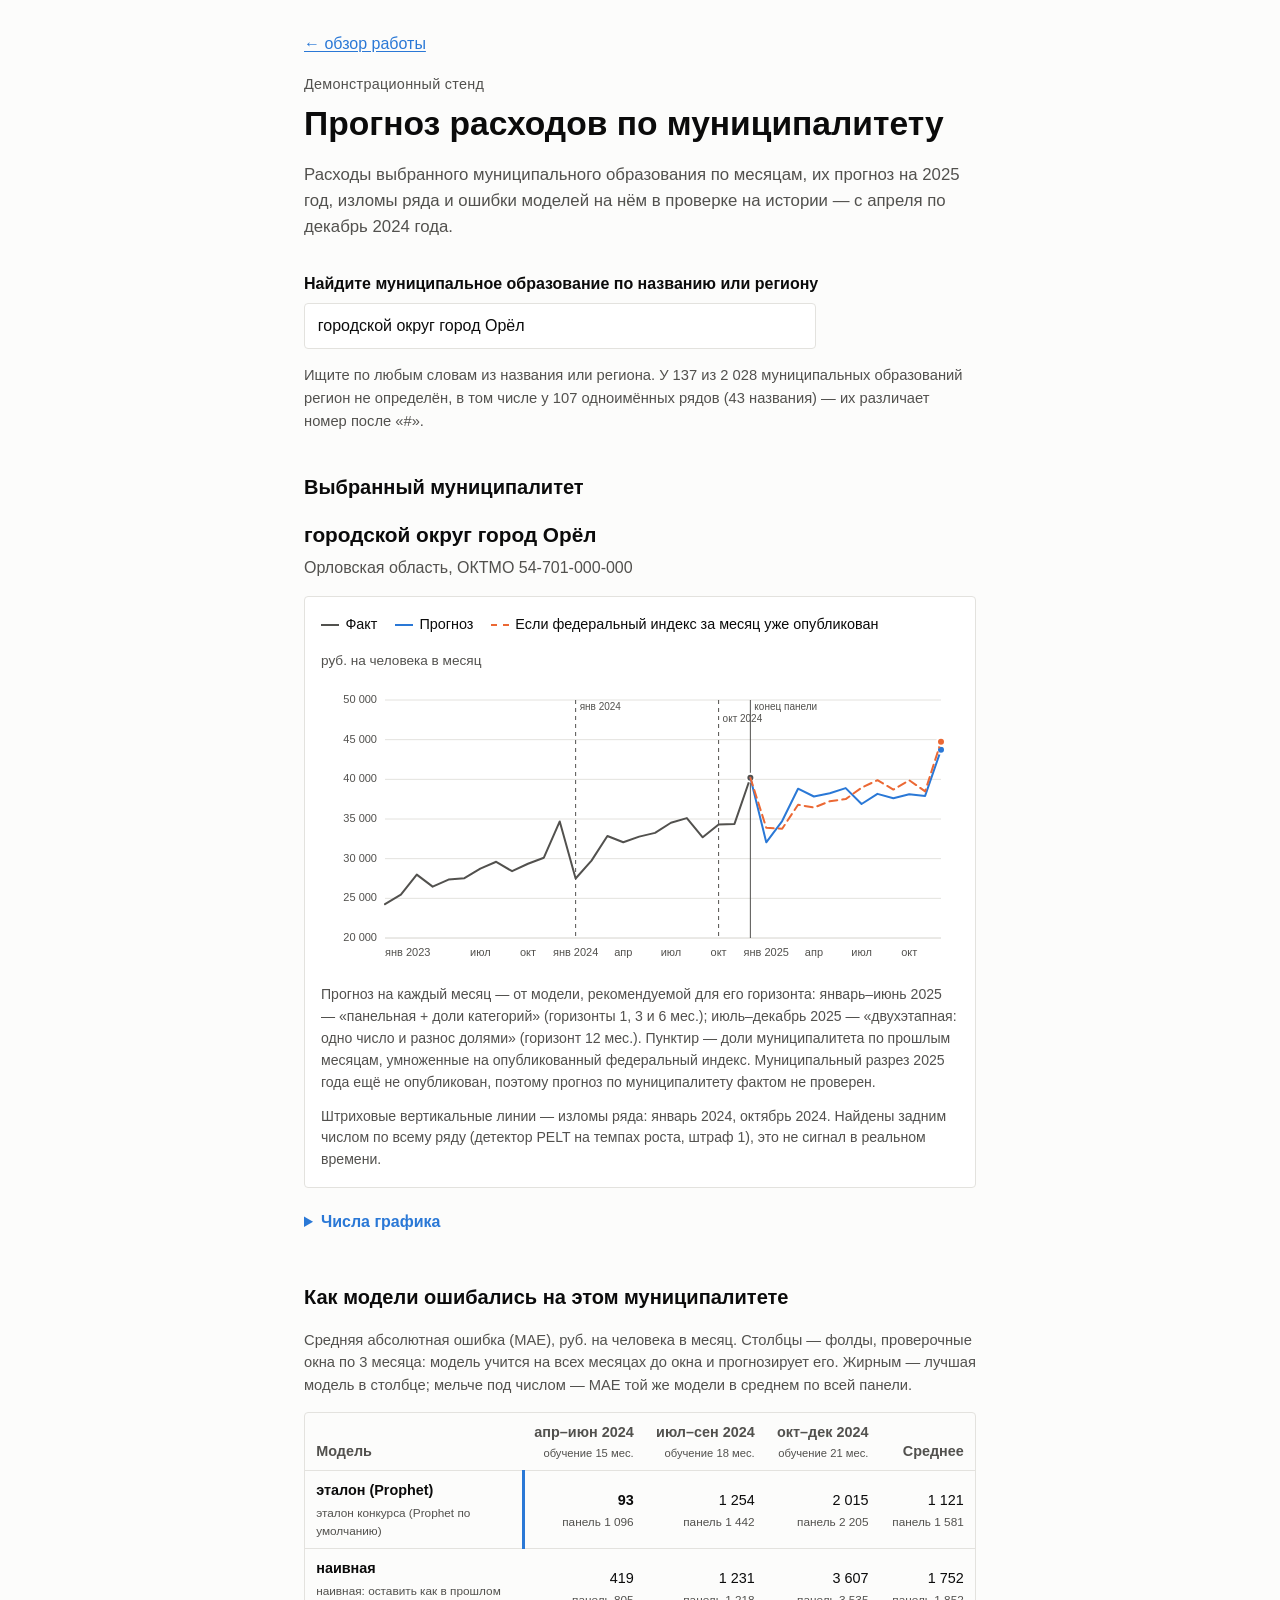
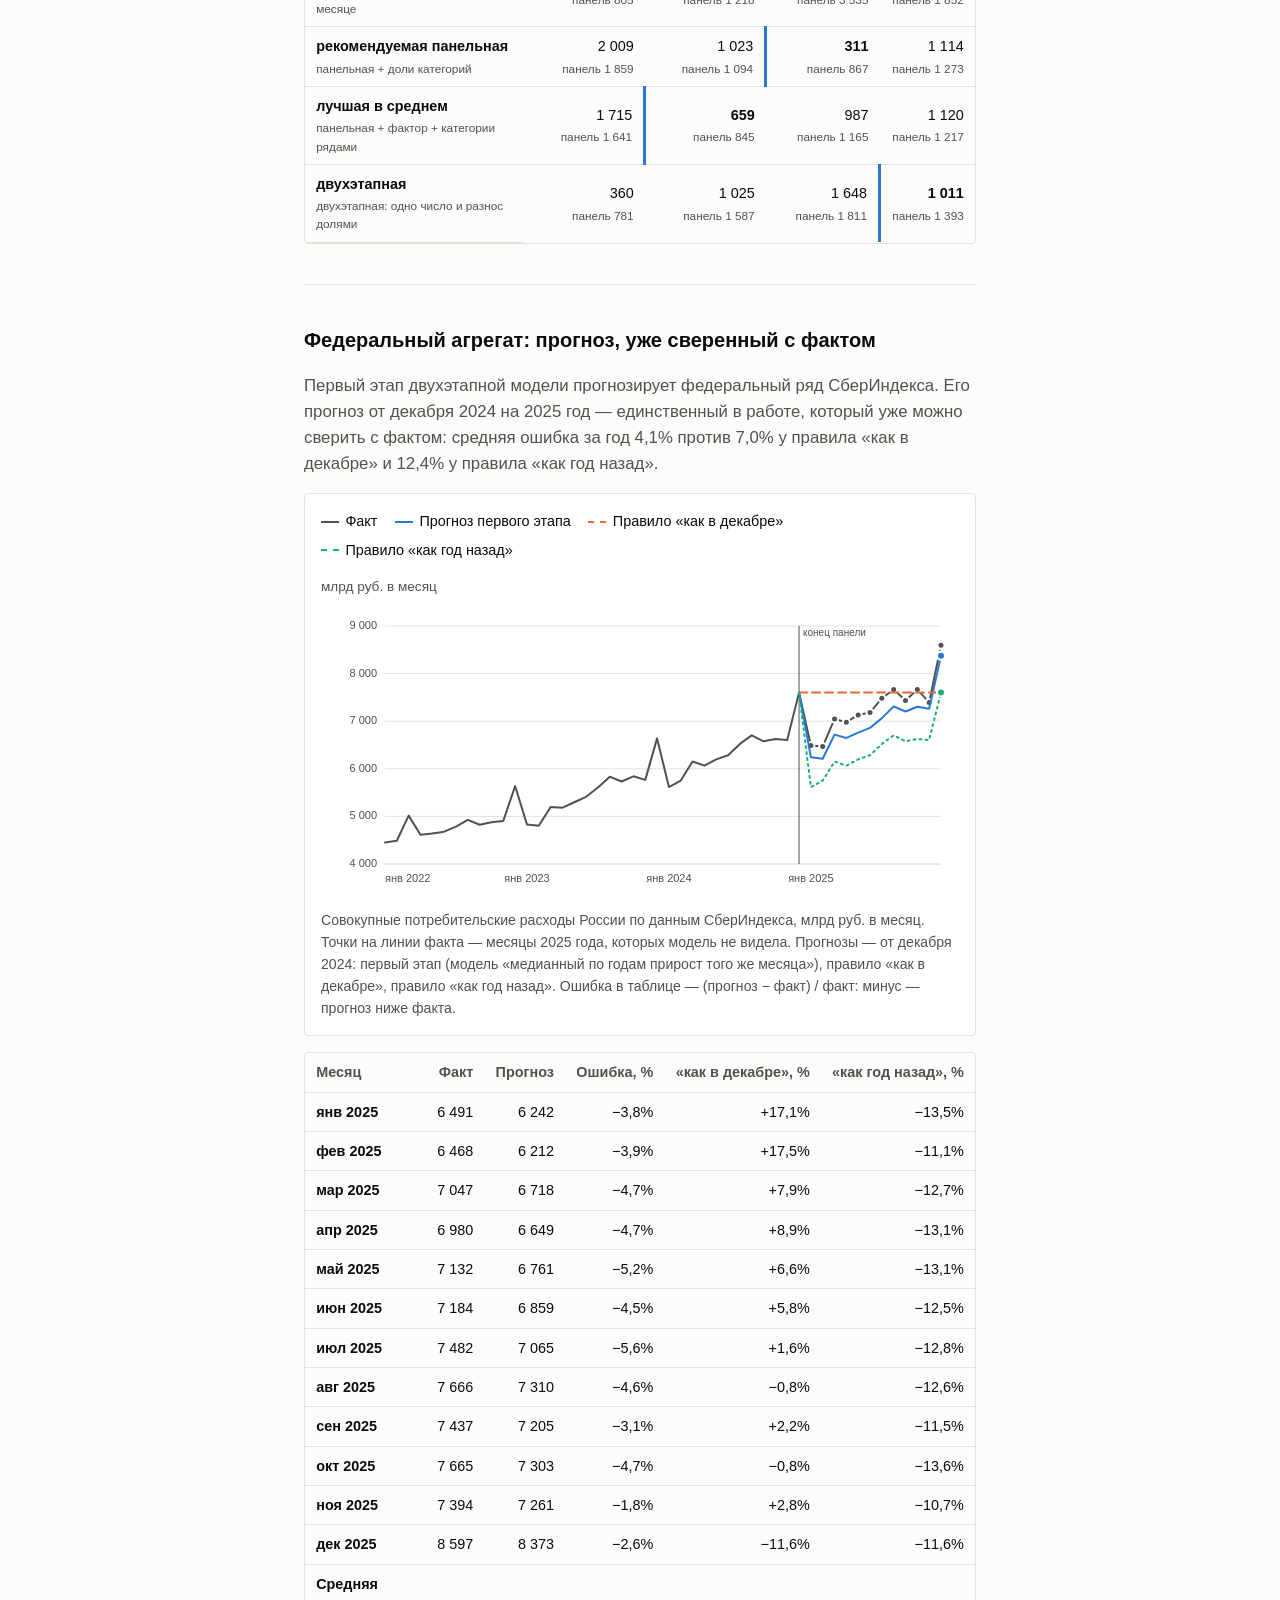
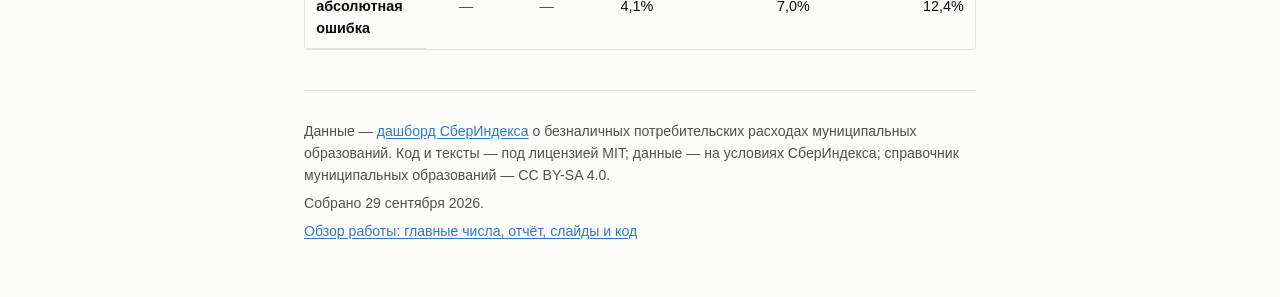
==== demo/index.html @ 1e2fece7 "Тексты страницы входа и стенда Страница входа: главный вывод двумя абзацами, у каждого из пяти чисел" ====
<!doctype html>
<html lang="ru">
<head>
<meta charset="utf-8">
<meta name="viewport" content="width=device-width, initial-scale=1">
<title>Прогноз расходов по муниципалитету — стенд</title>
<meta name="description" content="Потребительские расходы любого муниципального образования из панели СберИндекса по месяцам, их прогноз на следующий год, изломы ряда и ошибки моделей на нём, а также прогноз федерального агрегата, уже сверенный с фактом.">
<link rel="icon" href="data:,">
<link rel="stylesheet" href="../site/site.css">
<link rel="stylesheet" href="demo.css">
</head>
<body>
<main class="page">

<header>
  <p class="back-link"><a href="../">&larr; обзор работы</a></p>
  <p class="eyebrow">Демонстрационный стенд</p>
  <h1>Прогноз расходов по муниципалитету</h1>
  <p class="lead" id="intro-text">Загрузка данных…</p>
</header>

<section class="search-section" aria-label="Поиск муниципального образования">
  <label class="search-label" for="mo-search">Найдите муниципальное образование по названию или региону</label>
  <div class="combobox">
    <input
      id="mo-search" type="text" autocomplete="off"
      role="combobox" aria-expanded="false" aria-controls="mo-listbox" aria-haspopup="listbox"
      aria-autocomplete="list"
      placeholder="например: Казань или Томская область">
    <ul id="mo-listbox" role="listbox" class="listbox" aria-label="Результаты поиска" hidden></ul>
  </div>
  <p class="section-note" id="search-hint"></p>
  <p class="mo-note" id="mo-invalid-note" role="alert" hidden></p>
</section>

<section class="mo-section" aria-labelledby="mo-heading">
  <h2 id="mo-heading">Выбранный муниципалитет</h2>
  <p class="mo-name" id="mo-name">—</p>
  <p class="mo-meta" id="mo-meta"></p>
  <p class="mo-note" id="mo-no-region-note" hidden></p>

  <div class="chart-figure">
    <div class="chart-legend" id="mo-legend"></div>
    <div class="chart-container" id="mo-chart"></div>
    <p class="chart-caption" id="mo-forecast-caption"></p>
    <p class="chart-caption" id="mo-breaks-caption"></p>
  </div>

  <details class="numbers-details">
    <summary>Числа графика</summary>
    <div class="table-scroll">
      <table class="data-table" id="mo-numbers-table"></table>
    </div>
  </details>
</section>

<section class="errors-section" aria-labelledby="errors-heading">
  <h2 id="errors-heading">Как модели ошибались на этом муниципалитете</h2>
  <p class="section-note" id="errors-caption"></p>
  <div class="table-scroll">
    <table class="data-table" id="errors-table"></table>
  </div>
</section>

<hr class="rule">

<section class="aggregate-section" aria-labelledby="aggregate-heading">
  <h2 id="aggregate-heading">Федеральный агрегат: прогноз, уже сверенный с фактом</h2>
  <p class="lead" id="agg-lead">Загрузка данных…</p>

  <div class="chart-figure">
    <div class="chart-legend" id="agg-legend"></div>
    <div class="chart-container" id="agg-chart"></div>
    <p class="chart-caption" id="agg-chart-caption"></p>
  </div>

  <div class="table-scroll">
    <table class="data-table" id="agg-table"></table>
  </div>
</section>

<footer class="footer">
  <p>
    Данные — <a href="https://sberindex.ru/ru/dashboards/potrebitelskie-beznalicnye-rashody-na-urovne-munizipalnyh-obrazovanij">дашборд СберИндекса</a>
    о безналичных потребительских расходах муниципальных образований.
    Код и тексты — под лицензией MIT; данные — на условиях СберИндекса;
    справочник муниципальных образований — CC BY-SA 4.0.
  </p>
  <p id="footer-built"></p>
  <p><a href="../">Обзор работы: главные числа, отчёт, слайды и код</a></p>
</footer>

</main>
<script src="linechart.js" defer></script>
<script src="demo.js" defer></script>
</body>
</html>
---- site/site.css ----
/* Общая тема страницы входа и демонстрационного стенда (стенд подключает этот же файл).
   Без внешних шрифтов и CDN — только системный стек. Сдержанно, как научный отчёт:
   без градиентов, теней-«карточек» на всё, иконок и анимаций.

   Переменные названы по ролям, а не по конкретному цвету: стенд добавит к ним цвета
   графиков (SERIES[1], SERIES[2] из src/charts.py), не трогая эти. Светлая тема —
   цвета отчёта (src/charts.py: INK, INK_SOFT, GRID, SURFACE, акцент SERIES[0]);
   тёмная — те же роли, подобранные под контраст WCAG AA. */

:root {
  --bg: #fcfcfb;
  --surface: #ffffff;
  --surface-card: #ffffff; /* подложка под SVG схемы метода — у него тёмный текст на прозрачном фоне */
  --ink: #0b0b0b;
  --ink-soft: #52514e;
  --rule: #e3e2de;
  --accent: #2a78d6;
  --accent-ink: #ffffff;
  --focus: #2a78d6;
}

@media (prefers-color-scheme: dark) {
  :root {
    --bg: #15140f;
    --surface: #1c1b16;
    --surface-card: #f3f2ee; /* карточка остаётся светлой и в тёмной теме — у схемы тёмный текст */
    --ink: #eeece5;
    --ink-soft: #b3b0a6;
    --rule: #38362e;
    --accent: #6fa8e8;
    --accent-ink: #0b0b0b;
    --focus: #6fa8e8;
  }
}

* {
  box-sizing: border-box;
}

html {
  color-scheme: light dark;
}

body {
  margin: 0;
  background: var(--bg);
  color: var(--ink);
  font-family: -apple-system, BlinkMacSystemFont, "Segoe UI", Roboto, Helvetica, Arial, sans-serif;
  line-height: 1.55;
  -webkit-font-smoothing: antialiased;
}

/* Числа не «прыгают» по ширине цифр — важно там, где рядом стоят несколько подряд. */
.stat-number, .num {
  font-variant-numeric: tabular-nums;
}

.page {
  max-width: 44rem;
  margin: 0 auto;
  padding: 2rem 1rem 3rem;
}

.eyebrow {
  margin: 0 0 0.5rem;
  color: var(--ink-soft);
  font-size: 0.9rem;
  letter-spacing: 0.02em;
}

h1 {
  margin: 0 0 1rem;
  font-size: clamp(1.5rem, 1.1rem + 1.6vw, 2.1rem);
  line-height: 1.25;
}

h2 {
  font-size: 1.25rem;
  margin: 0 0 1rem;
}

.lead {
  color: var(--ink);
  font-size: 1.05rem;
}

.lead:last-of-type {
  color: var(--ink-soft);
}

a {
  color: var(--accent);
  text-underline-offset: 0.15em;
}

a:focus-visible, button:focus-visible {
  outline: 2px solid var(--focus);
  outline-offset: 2px;
}

hr.rule {
  border: none;
  border-top: 1px solid var(--rule);
  margin: 2.5rem 0;
}

/* Пять ключевых чисел: крупное число и подпись в строку; на узком экране подпись
   переносится под число (flex-wrap, а не отдельная брейкпоинтная раскладка). */
.stats {
  display: flex;
  flex-direction: column;
  gap: 1.25rem;
  margin: 2rem 0;
  padding: 0;
  list-style: none;
}

.stat {
  display: flex;
  flex-wrap: wrap;
  align-items: baseline;
  column-gap: 0.75rem;
  row-gap: 0.25rem;
  padding-bottom: 1.25rem;
  border-bottom: 1px solid var(--rule);
}

.stat:last-child {
  border-bottom: none;
}

.stat-number {
  flex: 0 0 auto;
  max-width: 100%;
  font-size: 1.9rem;
  font-weight: 600;
  color: var(--ink);
}

.stat-caption {
  flex: 1 1 16rem;
  margin: 0;
  color: var(--ink);
}

.stat-note {
  flex-basis: 100%;
  margin: 0.25rem 0 0;
  color: var(--ink-soft);
  font-size: 0.92rem;
}

.method {
  margin: 2.5rem 0;
}

.method-figure {
  background: var(--surface-card);
  border: 1px solid var(--rule);
  border-radius: 4px;
  padding: 1rem;
}

.method-figure img {
  display: block;
  width: 100%;
  height: auto;
}

/* Кнопки-ссылки: только относительные пути (кроме репозитория). Область нажатия —
   не ниже 44px даже там, где текст короче. */
.actions {
  display: flex;
  flex-wrap: wrap;
  gap: 0.75rem;
  margin: 2rem 0;
}

.action {
  display: inline-flex;
  align-items: center;
  min-height: 44px;
  padding: 0.6rem 1.1rem;
  border: 1px solid var(--rule);
  border-radius: 4px;
  color: var(--ink);
  text-decoration: none;
  font-size: 0.95rem;
}

.action:hover {
  border-color: var(--accent);
}

.action-primary {
  background: var(--accent);
  border-color: var(--accent);
  color: var(--accent-ink);
  font-weight: 600;
}

.footer {
  margin-top: 2.5rem;
  padding-top: 1.5rem;
  border-top: 1px solid var(--rule);
  color: var(--ink-soft);
  font-size: 0.88rem;
}

.footer p {
  margin: 0.4rem 0;
}

/* Заглушка демонстрационного стенда (demo/index.html) — тот же файл темы. */
.stub {
  max-width: 32rem;
  margin: 4rem auto;
  padding: 0 1rem;
  text-align: left;
}
---- demo/demo.css ----
/* Стили демонстрационного стенда поверх общей темы ../site/site.css. Страницу входа
   не трогаем — здесь только то, что нужно стенду: цвета графиков, поиск-комбобокс,
   график и подсказка, таблицы. Как и в общей теме — без градиентов и теней-«карточек»,
   только рамка-волосок и заливка var(--surface). */

:root {
  /* Цвета рядов графика — как в отчёте (src/charts.py): факт — INK_SOFT, прогноз —
     SERIES[0], разнос известного агрегата и первое из простых правил — SERIES[1],
     третий ряд (только агрегат) — SERIES[2]. Тёмная тема ниже — те же роли, подобранные
     под контраст и различимость на тёмном фоне (см. dataviz-навык), а не автоинверсия. */
  --chart-fact: #52514e;
  --chart-forecast: #2a78d6;
  --chart-known: #eb6834;
  --chart-third: #1baf7a;
}

@media (prefers-color-scheme: dark) {
  :root {
    --chart-fact: #83806f;
    --chart-forecast: #4488d2;
    --chart-known: #c96f3d;
    --chart-third: #1f9d6f;
  }
}

/* -- шапка стенда -------------------------------------------------------- */

.back-link {
  margin: 0 0 1rem;
}

section + section {
  margin-top: 2.5rem;
}

h2 {
  margin-top: 0;
}

.section-note {
  color: var(--ink-soft);
  font-size: 0.92rem;
}

/* -- поиск: комбобокс + listbox ------------------------------------------ */

.search-section {
  margin: 2rem 0;
}

.search-label {
  display: block;
  margin-bottom: 0.4rem;
  font-weight: 600;
}

.combobox {
  position: relative;
  max-width: 32rem;
}

#mo-search {
  width: 100%;
  min-height: 44px;
  padding: 0.6rem 0.8rem;
  font: inherit;
  color: var(--ink);
  background: var(--surface);
  border: 1px solid var(--rule);
  border-radius: 4px;
}

#mo-search:focus-visible {
  outline: 2px solid var(--focus);
  outline-offset: 2px;
}

.listbox {
  position: absolute;
  z-index: 20;
  left: 0;
  right: 0;
  margin: 4px 0 0;
  padding: 0.25rem 0;
  max-height: 60vh;
  overflow-y: auto;
  list-style: none;
  background: var(--surface);
  border: 1px solid var(--rule);
  border-radius: 4px;
}

.listbox[hidden] {
  display: none;
}

.listbox-option {
  min-height: 44px;
  padding: 0.5rem 0.8rem;
  display: flex;
  flex-direction: column;
  justify-content: center;
  cursor: pointer;
}

.listbox-option[aria-selected="true"] {
  background: var(--bg);
}

.option-region {
  color: var(--ink-soft);
  font-size: 0.85em;
}

.listbox-status {
  padding: 0.5rem 0.8rem;
  color: var(--ink-soft);
  font-size: 0.9em;
}

/* -- выбранный МО --------------------------------------------------------- */

.mo-name {
  font-size: 1.3rem;
  font-weight: 600;
  margin: 0 0 0.25rem;
}

.mo-meta {
  color: var(--ink-soft);
  margin: 0 0 1rem;
}

.mo-note {
  padding: 0.75rem 1rem;
  margin: 0 0 1.5rem;
  background: var(--surface);
  border: 1px solid var(--rule);
  border-left: 3px solid var(--ink-soft);
  border-radius: 4px;
  color: var(--ink-soft);
  font-size: 0.92rem;
}

.mo-note[hidden] {
  display: none;
}

/* -- фигура графика: рамка-волосок, без тени ------------------------------ */

.chart-figure {
  background: var(--surface);
  border: 1px solid var(--rule);
  border-radius: 4px;
  padding: 1rem;
  margin: 1rem 0;
}

.chart-legend-list {
  display: flex;
  flex-wrap: wrap;
  gap: 0.4rem 1.1rem;
  margin: 0 0 0.75rem;
  padding: 0;
  list-style: none;
  font-size: 0.9rem;
}

.chart-legend-item {
  display: flex;
  align-items: center;
  gap: 0.4rem;
}

.chart-legend-key {
  --legend-color: var(--ink-soft);
  width: 18px;
  height: 0;
  border-top: 2px solid var(--legend-color);
  flex: 0 0 auto;
}

.chart-legend-key-dashed {
  border-top-style: dashed;
}

.chart-legend-unit {
  color: var(--ink-soft);
  font-size: 0.85rem;
}

.chart-container {
  position: relative;
  width: 100%;
  min-height: 240px;
}

@media (min-width: 560px) {
  .chart-container {
    min-height: 300px;
  }
}

.chart-container svg {
  display: block;
}

.chart-caption {
  color: var(--ink-soft);
  font-size: 0.88rem;
  margin: 0.75rem 0 0;
}

/* SVG — цвета через CSS, чтобы тема менялась без перерисовки. */

.chart-gridline {
  stroke: var(--rule);
  stroke-width: 1;
}

.chart-axis-line {
  stroke: var(--rule);
  stroke-width: 1;
}

.chart-axis-label {
  fill: var(--ink-soft);
  font-size: 11px;
  font-variant-numeric: tabular-nums;
}

.chart-marker-end {
  stroke: var(--ink-soft);
  stroke-width: 1;
}

.chart-marker-break {
  stroke: var(--ink-soft);
  stroke-width: 1;
  stroke-dasharray: 4 4;
}

.chart-marker-label {
  fill: var(--ink-soft);
  font-size: 10px;
}

.chart-line {
  stroke-width: 2;
  stroke-linejoin: round;
  stroke-linecap: round;
}

.chart-dot, .chart-end-dot {
  stroke: var(--surface);
  stroke-width: 2;
}

.chart-cursor {
  stroke: var(--ink-soft);
  stroke-width: 1;
}

.chart-hit-area {
  cursor: crosshair;
}

.chart-tooltip {
  position: absolute;
  z-index: 5;
  pointer-events: none;
  background: var(--surface);
  border: 1px solid var(--rule);
  border-radius: 4px;
  padding: 0.5rem 0.65rem;
  font-size: 0.85rem;
  min-width: 10rem;
}

.chart-tooltip[hidden] {
  display: none;
}

.chart-tooltip-month {
  font-weight: 600;
  margin-bottom: 0.3rem;
}

.chart-tooltip-row {
  display: flex;
  align-items: center;
  gap: 0.4rem;
  white-space: nowrap;
}

.chart-tooltip-key {
  --legend-color: var(--ink-soft);
  width: 14px;
  height: 0;
  border-top: 2px solid var(--legend-color);
  flex: 0 0 auto;
}

.chart-tooltip-key-dashed {
  border-top-style: dashed;
}

.chart-tooltip-label {
  color: var(--ink-soft);
  flex: 1 1 auto;
}

.chart-tooltip-value {
  font-weight: 700;
  font-variant-numeric: tabular-nums;
}

details.numbers-details {
  margin: 1rem 0 2rem;
}

details.numbers-details summary {
  cursor: pointer;
  color: var(--accent);
  font-weight: 600;
  padding: 0.4rem 0;
}

/* -- таблицы: на телефоне прокручиваются в своём контейнере, не страница --- */

.table-scroll {
  overflow-x: auto;
  -webkit-overflow-scrolling: touch;
  border: 1px solid var(--rule);
  border-radius: 4px;
  margin: 0.75rem 0;
}

table.data-table {
  border-collapse: collapse;
  width: 100%;
  min-width: 30rem;
  font-size: 0.9rem;
}

table.data-table th, table.data-table td {
  padding: 0.5rem 0.7rem;
  text-align: right;
  border-bottom: 1px solid var(--rule);
  font-variant-numeric: tabular-nums;
  white-space: nowrap;
}

table.data-table th:first-child, table.data-table td:first-child {
  text-align: left;
  white-space: normal;
}

table.data-table thead th {
  color: var(--ink-soft);
  font-weight: 600;
  vertical-align: bottom;
}

table.data-table tbody tr:last-child td {
  border-bottom: none;
}

.cell-best {
  font-weight: 700;
  color: var(--ink);
  border-left: 3px solid var(--accent);
  padding-left: calc(0.7rem - 3px);
}

.cell-sub {
  display: block;
  margin-top: 2px;
  font-size: 0.82em;
  font-weight: 400;
  color: var(--ink-soft);
}

.cell-dash {
  color: var(--ink-soft);
}

/* Заголовок модели в таблице ошибок: короткая роль жирным, полное название модели —
   строкой ниже, приглушённой (переиспользует .cell-sub) — скрыта на узком экране,
   там на счету каждый миллиметр строки. */
.role-primary {
  display: block;
  font-weight: 600;
}

/* Заголовок фолда: месяцы теста и длина обучения — двумя строками, а не одной
   длинной («апрель–июнь 2024 (обучение 15 мес.)» не помещается ни в одну колонку
   таблицы на телефоне). */
.fold-head-months {
  display: block;
}

.fold-head-train {
  display: block;
  margin-top: 2px;
  font-size: 0.78em;
  font-weight: 400;
  color: var(--ink-soft);
}

/* -- таблица ошибок на телефоне: карточка на модель, значения — сеткой 2×2 ---
   Пять узких колонок (модель + 3 фолда + среднее) не помещаются без прокрутки
   даже с компактными заголовками — вместо неё каждая строка таблицы становится
   отдельным блоком, а тело <thead> — подписью каждой ячейки (data-label). */
@media (max-width: 479px) {
  /* Тоньше поля у всех таблиц — освобождает пиксели там, где считает каждый:
     первые четыре колонки агрегата (месяц/факт/прогноз/ошибка %) должны влезать
     без прокрутки, а с полем 0.7rem с каждой стороны им не хватало ~1-2px. */
  table.data-table th, table.data-table td {
    padding-left: 0.4rem;
    padding-right: 0.4rem;
  }

  .role-desc {
    display: none;
  }

  #errors-table {
    min-width: 0;
  }

  #errors-table, #errors-table thead, #errors-table tbody,
  #errors-table tr, #errors-table th, #errors-table td {
    display: block;
    width: auto;
  }

  #errors-table thead {
    display: none;
  }

  #errors-table tbody tr {
    display: grid;
    grid-template-columns: 1fr 1fr;
    gap: 0 0.6rem;
    border: 1px solid var(--rule);
    border-radius: 4px;
    padding: 0.6rem 0.7rem;
    margin: 0.6rem 0;
  }

  #errors-table tbody tr:first-child {
    margin-top: 0;
  }

  #errors-table tbody th[scope="row"] {
    grid-column: 1 / -1;
    text-align: left;
    white-space: normal;
    border-bottom: 1px solid var(--rule);
    padding: 0 0 0.5rem;
    margin-bottom: 0.4rem;
  }

  #errors-table tbody td {
    border-bottom: none;
    padding: 0.3rem 0;
  }

  #errors-table .cell-best {
    border-left: none;
    padding-left: 0;
  }

  #errors-table tbody td::before {
    content: attr(data-label);
    display: block;
    font-size: 0.72em;
    color: var(--ink-soft);
    margin-bottom: 0.1rem;
  }
}
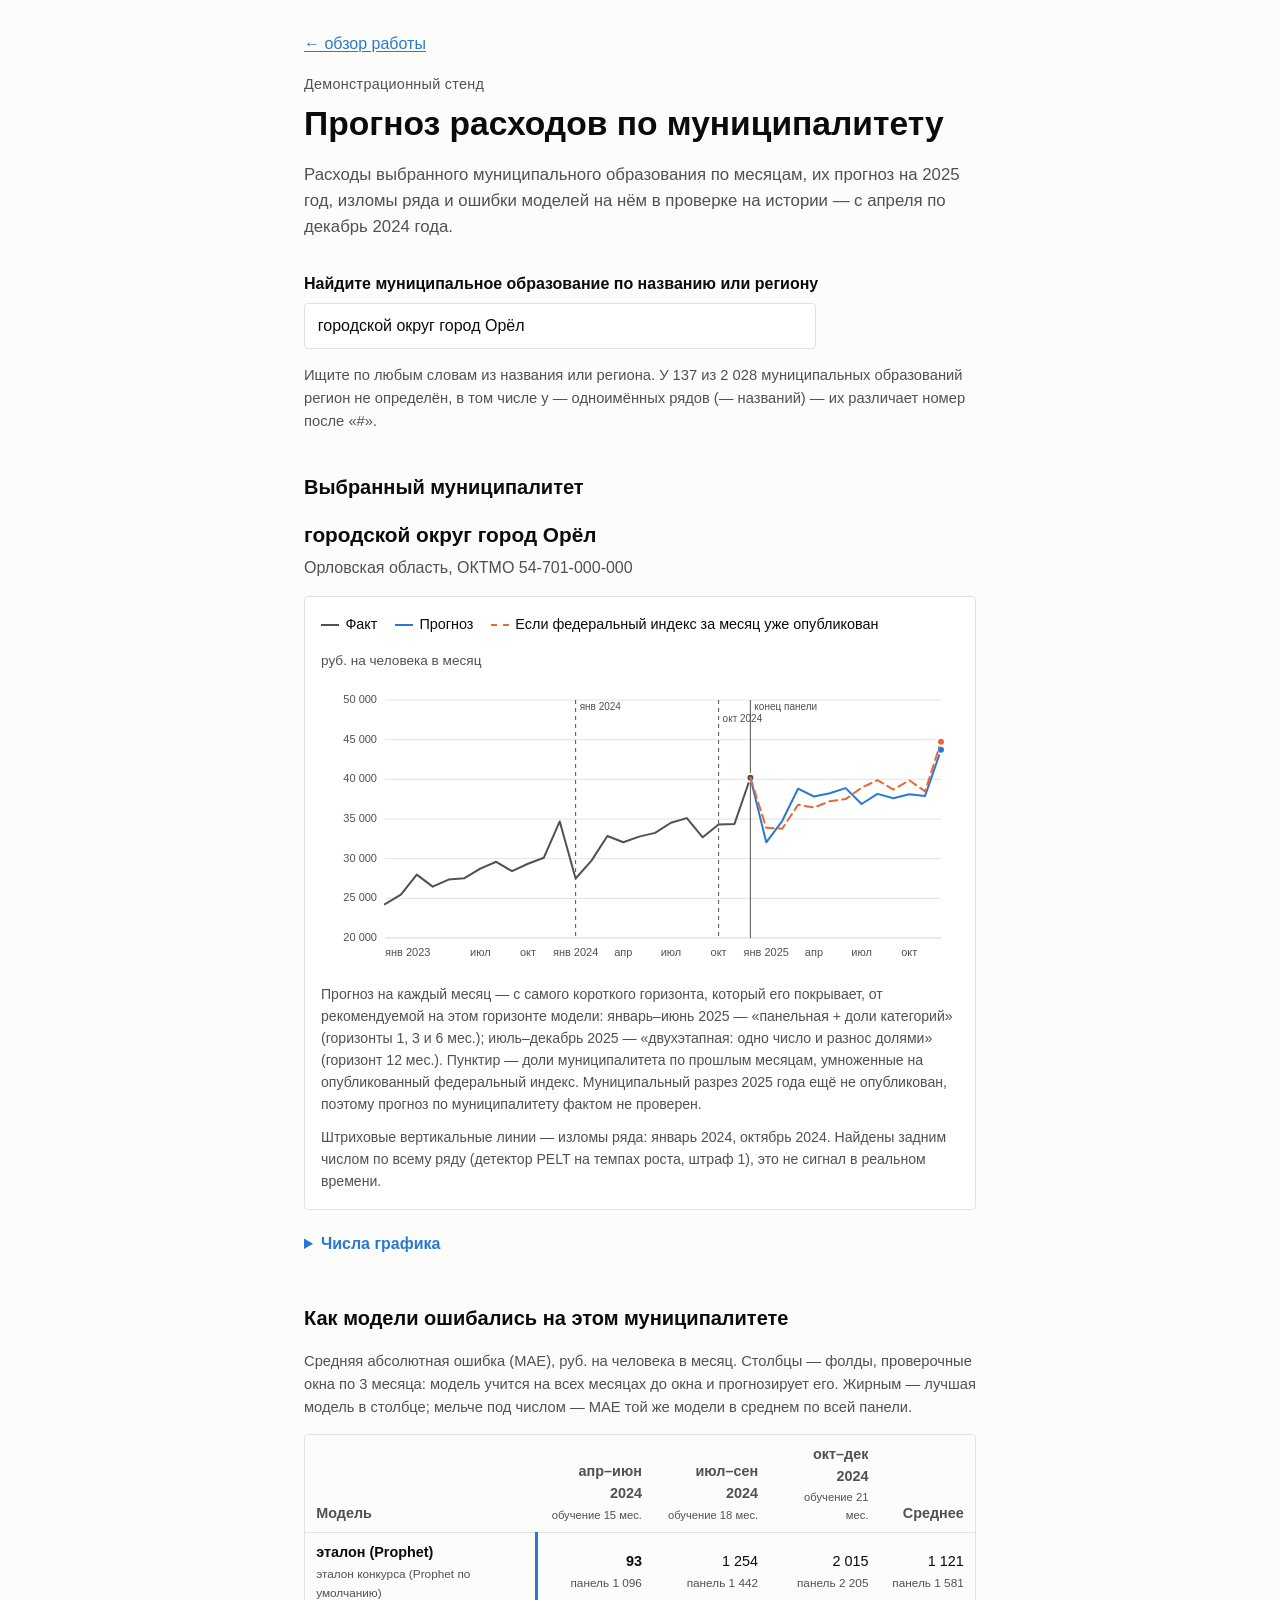
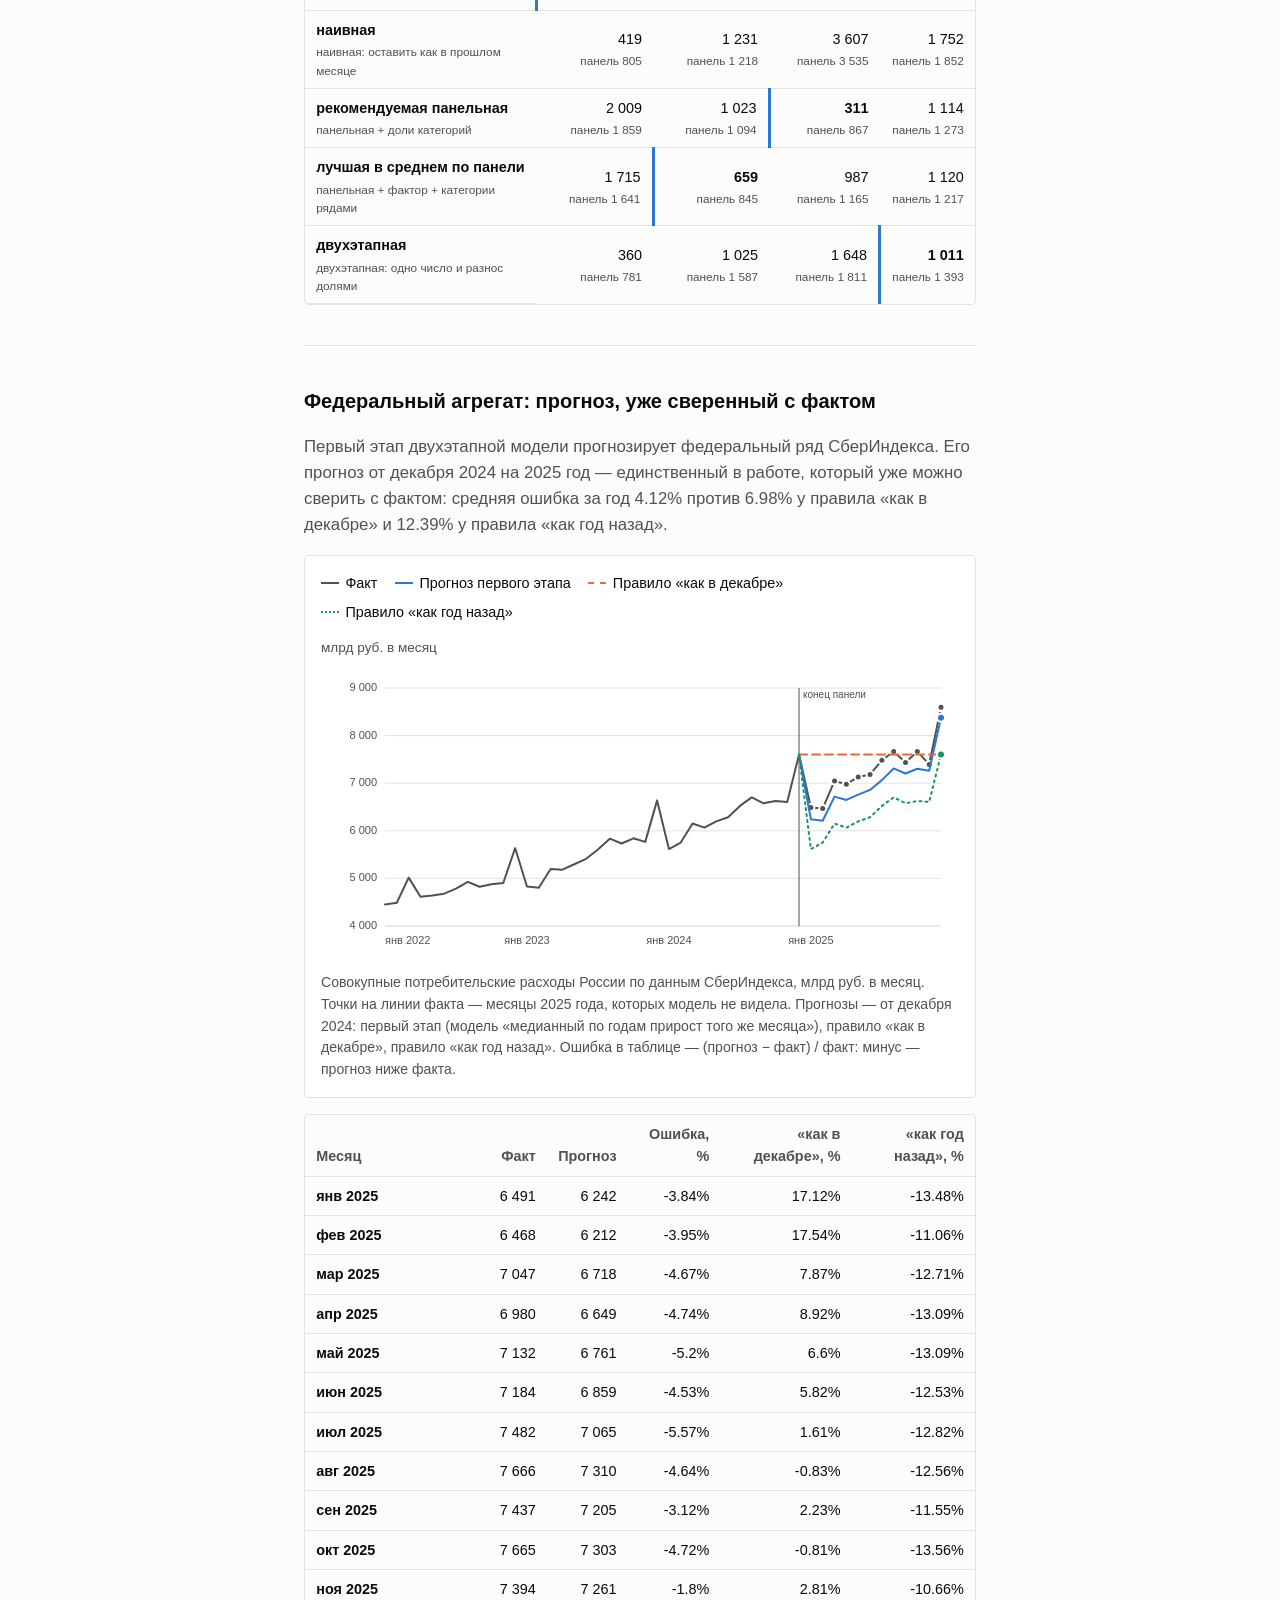
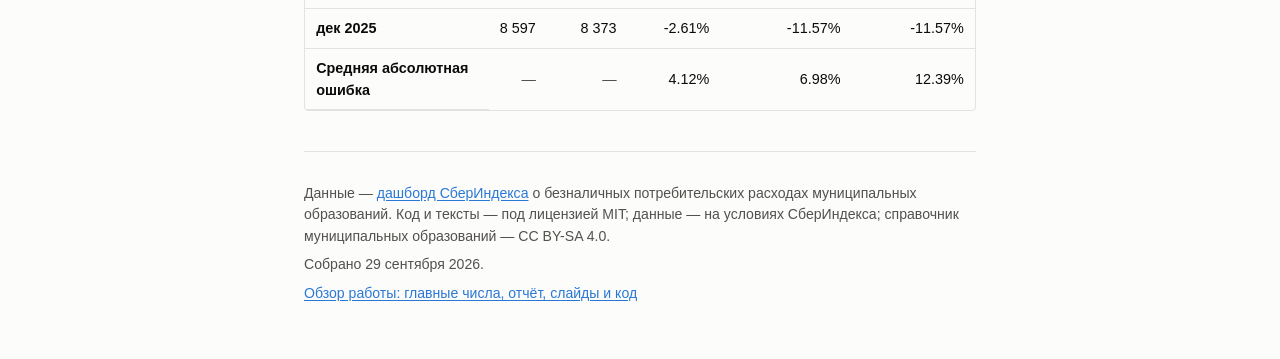
==== commit d4efcb36: "Стенд: гонка при смене МО, ранжирование и доступность поиска, точка стыка графика Гонка при смене МО" ====
--- a/demo/index.html
+++ b/demo/index.html
@@ -4,7 +4,7 @@
 <meta charset="utf-8">
 <meta name="viewport" content="width=device-width, initial-scale=1">
 <title>Прогноз расходов по муниципалитету — стенд</title>
-<meta name="description" content="Потребительские расходы любого муниципального образования из панели СберИндекса по месяцам, их прогноз на следующий год, изломы ряда и ошибки моделей на нём, а также прогноз федерального агрегата, уже сверенный с фактом.">
+<meta name="description" content="Потребительские расходы муниципального образования из панели СберИндекса по месяцам, их прогноз на год вперёд от конца панели, изломы ряда и ошибки моделей на нём, а также прогноз федерального агрегата, уже сверенный с фактом.">
 <link rel="icon" href="data:,">
 <link rel="stylesheet" href="../site/site.css">
 <link rel="stylesheet" href="demo.css">
@@ -29,6 +29,7 @@
       placeholder="например: Казань или Томская область">
     <ul id="mo-listbox" role="listbox" class="listbox" aria-label="Результаты поиска" hidden></ul>
   </div>
+  <p id="mo-search-status" class="visually-hidden" aria-live="polite" aria-atomic="true"></p>
   <p class="section-note" id="search-hint"></p>
   <p class="mo-note" id="mo-invalid-note" role="alert" hidden></p>
 </section>
@@ -58,7 +59,7 @@
   <h2 id="errors-heading">Как модели ошибались на этом муниципалитете</h2>
   <p class="section-note" id="errors-caption"></p>
   <div class="table-scroll">
-    <table class="data-table" id="errors-table"></table>
+    <table class="data-table" id="errors-table" role="table"></table>
   </div>
 </section>
 
--- a/site/site.css
+++ b/site/site.css
@@ -109,7 +109,7 @@
 .stats {
   display: flex;
   flex-direction: column;
-  gap: 1.25rem;
+  gap: 0.625rem;
   margin: 2rem 0;
   padding: 0;
   list-style: none;
@@ -121,7 +121,7 @@
   align-items: baseline;
   column-gap: 0.75rem;
   row-gap: 0.25rem;
-  padding-bottom: 1.25rem;
+  padding-bottom: 0.625rem;
   border-bottom: 1px solid var(--rule);
 }
 
--- a/demo/demo.css
+++ b/demo/demo.css
@@ -11,7 +11,9 @@
   --chart-fact: #52514e;
   --chart-forecast: #2a78d6;
   --chart-known: #eb6834;
-  --chart-third: #1baf7a;
+  /* #1baf7a давал 2,82:1 к белому — ниже 3:1, порога WCAG для графики; тот же тон
+     темнее, 3,8:1 (Minor 13 итогового ревью). */
+  --chart-third: #179468;
 }
 
 @media (prefers-color-scheme: dark) {
@@ -103,8 +105,17 @@
   cursor: pointer;
 }
 
+/* Фон активного пункта и наведения — заметный тонированный, не почти-неотличимый
+   var(--bg) (был 1,03:1 к поверхности списка); у активного вдобавок обводка цветом
+   фокуса, чтобы клавиатурный выбор было видно без наведения мышью (Important 4
+   итогового ревью). */
+.listbox-option[aria-selected="true"], .listbox-option:hover {
+  background: color-mix(in srgb, var(--accent) 14%, var(--surface));
+}
+
 .listbox-option[aria-selected="true"] {
-  background: var(--bg);
+  outline: 2px solid var(--focus);
+  outline-offset: -2px;
 }
 
 .option-region {
@@ -116,6 +127,22 @@
   padding: 0.5rem 0.8rem;
   color: var(--ink-soft);
   font-size: 0.9em;
+}
+
+/* Число совпадений поиска — скринридеру через aria-live, глазу не нужно: список
+   результатов и так на экране (Minor 14 итогового ревью). Стандартный приём «спрятать
+   визуально, оставить для программ чтения с экрана» — не display:none, его screen reader
+   тоже пропускает. */
+.visually-hidden {
+  position: absolute;
+  width: 1px;
+  height: 1px;
+  padding: 0;
+  margin: -1px;
+  overflow: hidden;
+  clip: rect(0, 0, 0, 0);
+  white-space: nowrap;
+  border: 0;
 }
 
 /* -- выбранный МО --------------------------------------------------------- */
@@ -182,6 +209,10 @@
 
 .chart-legend-key-dashed {
   border-top-style: dashed;
+}
+
+.chart-legend-key-dotted {
+  border-top-style: dotted;
 }
 
 .chart-legend-unit {
@@ -275,6 +306,10 @@
   padding: 0.5rem 0.65rem;
   font-size: 0.85rem;
   min-width: 10rem;
+  /* Ряд «известного» пунктира на графике МО подписан длинной фразой («Если
+     федеральный индекс за месяц уже опубликован») — без потолка подсказка
+     на узком графике вставала шире контейнера и уезжала за край страницы. */
+  max-width: calc(100% - 8px);
 }
 
 .chart-tooltip[hidden] {
@@ -305,9 +340,17 @@
   border-top-style: dashed;
 }
 
+.chart-tooltip-key-dotted {
+  border-top-style: dotted;
+}
+
 .chart-tooltip-label {
   color: var(--ink-soft);
   flex: 1 1 auto;
+  /* Единственная часть строки подсказки, которой можно переноситься: число
+     (tabular-nums) и цветной ключ — в одну строку, а длинная подпись серии
+     переносится сама, а не раздвигает всю подсказку (см. max-width выше). */
+  white-space: normal;
 }
 
 .chart-tooltip-value {
@@ -348,6 +391,14 @@
   text-align: right;
   border-bottom: 1px solid var(--rule);
   font-variant-numeric: tabular-nums;
+}
+
+/* Только данные держим в одну строку (числа не переносятся) — заголовку, в
+   отличие от числа под ним, ничего не мешает занять две строки, если длинная
+   подпись правила («как в декабре», %) не помещается в ширину колонки: без
+   этого таблица агрегата на 1280 px не влезала в свой контейнер на ~16px
+   и последняя колонка обрезалась бортом .table-scroll. */
+table.data-table td {
   white-space: nowrap;
 }
 
@@ -475,6 +526,11 @@
   #errors-table tbody td::before {
     content: attr(data-label);
     display: block;
+    /* table.data-table td задаёт white-space: nowrap для широкого экрана (см. выше) —
+       ::before наследует его от td. Карточка на телефоне узкая, а подпись фолда теперь
+       длиннее («апр–июн 2024 · обучение 15 мес.», Minor 14 итогового ревью): без сброса
+       она вылезала за правый край карточки одной строкой, а не переносилась. */
+    white-space: normal;
     font-size: 0.72em;
     color: var(--ink-soft);
     margin-bottom: 0.1rem;
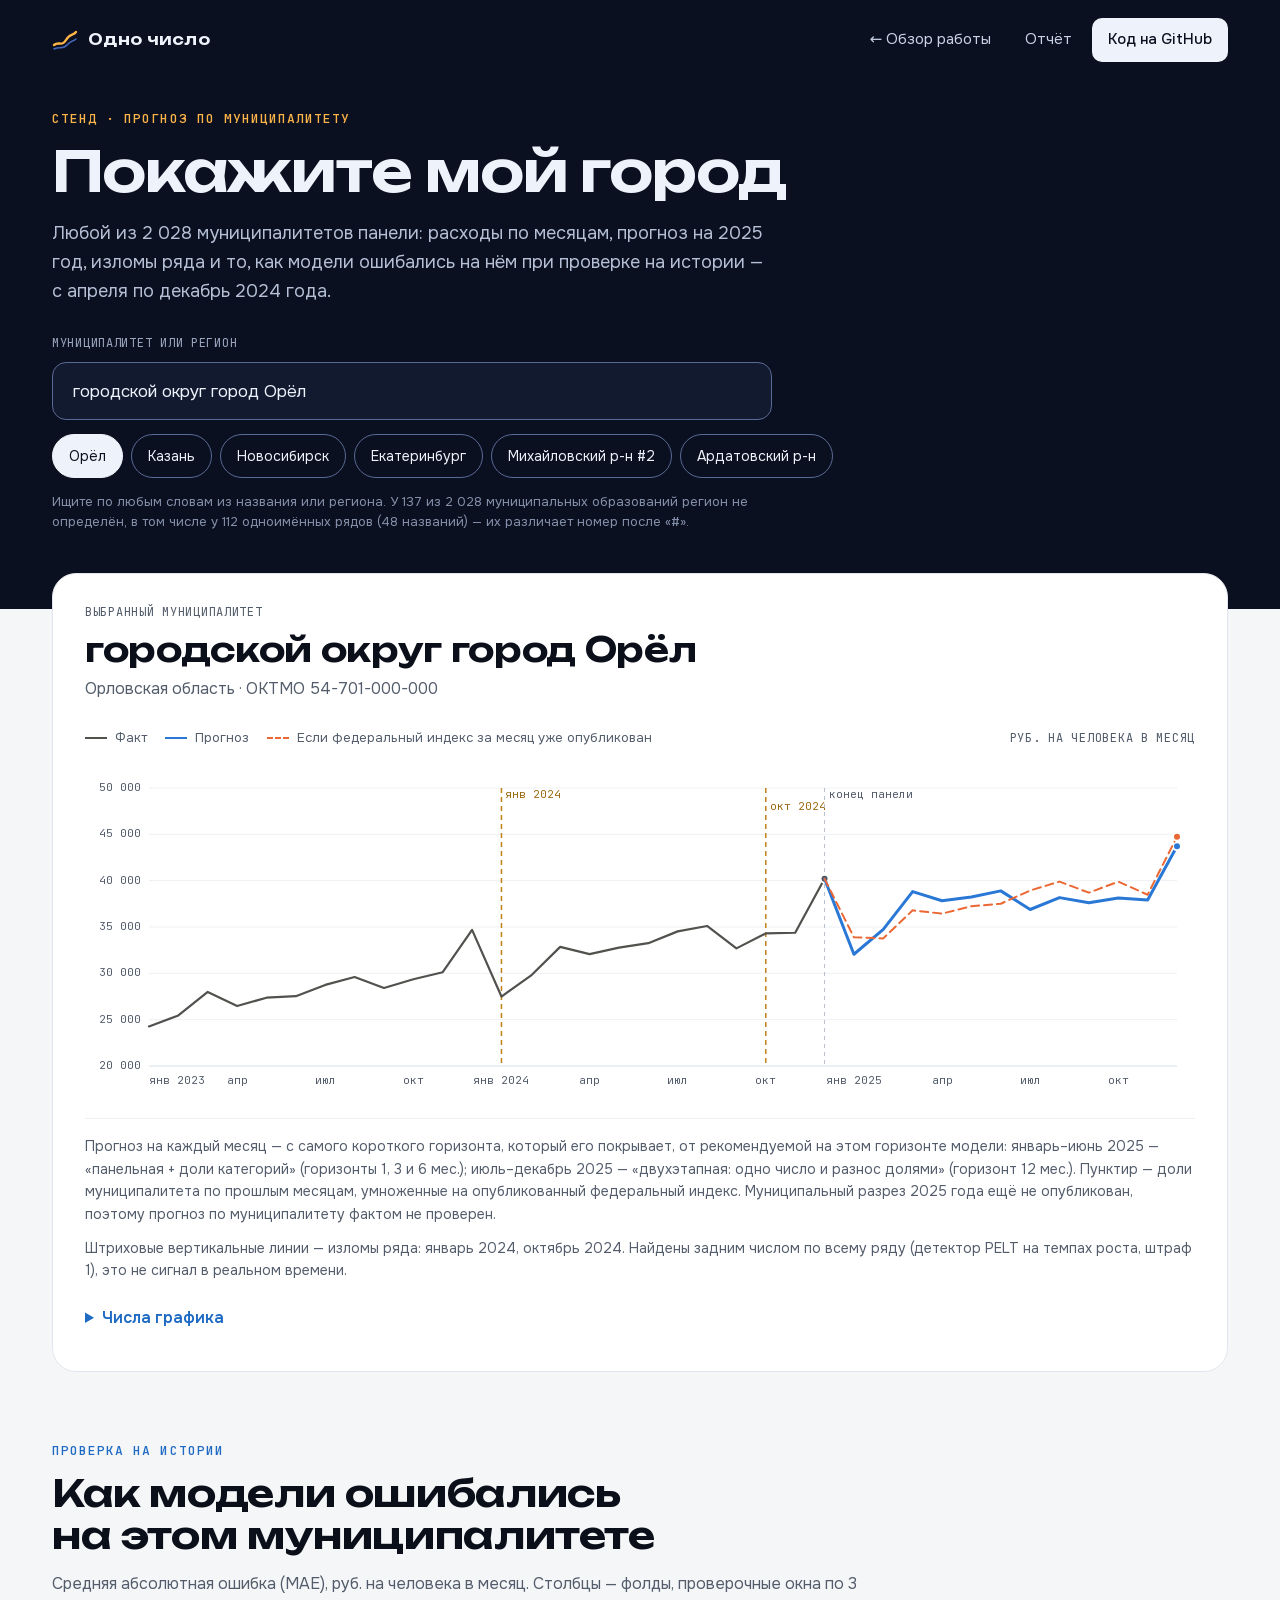
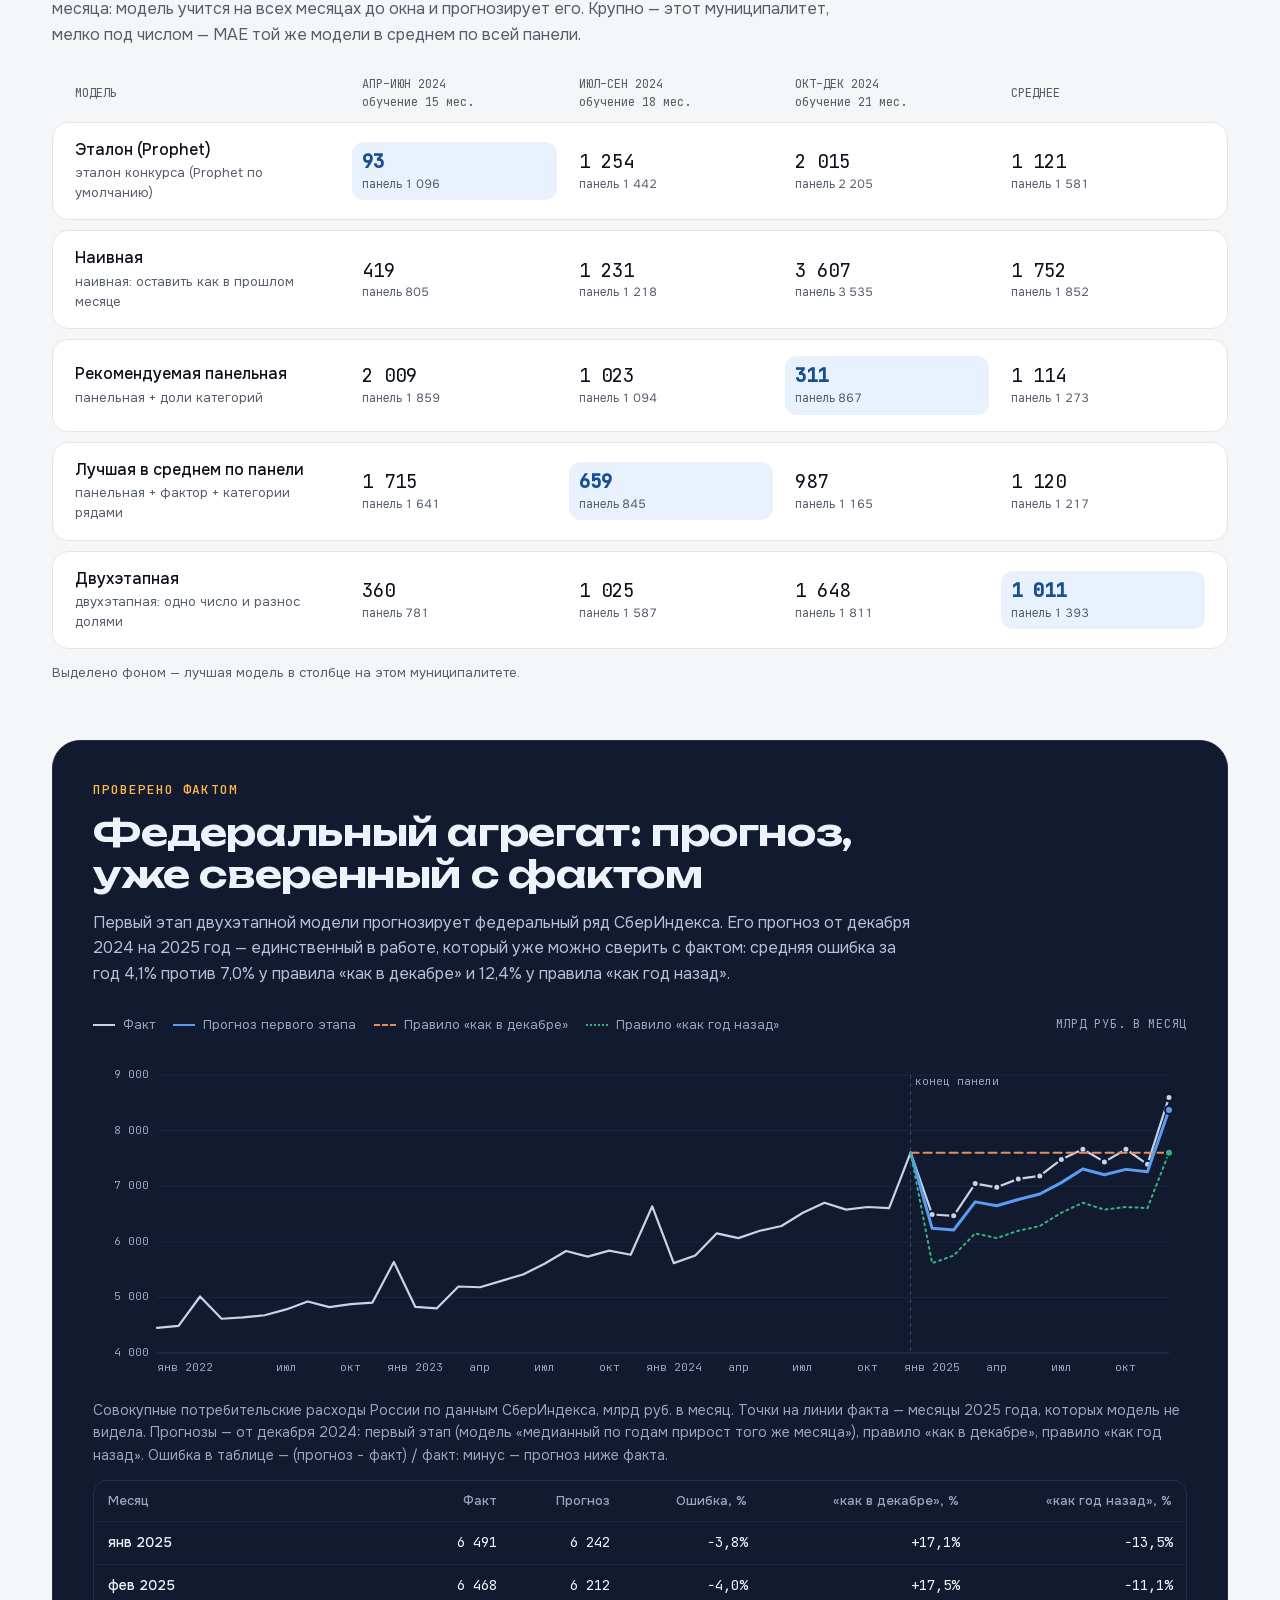
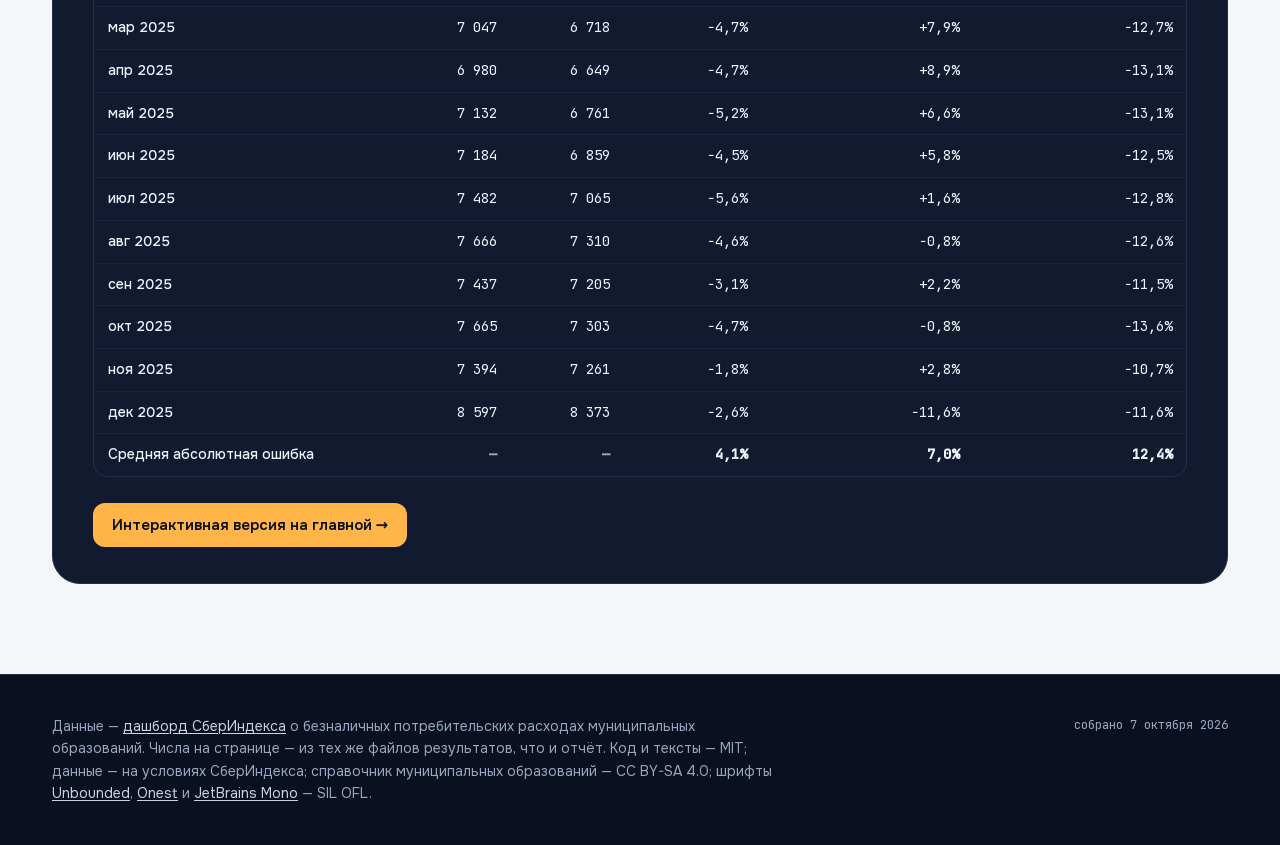
==== commit 20f08b4b: "Стенд в стиле главной: тёмная шапка, карточка МО, ошибки моделей строками, быстрые кнопки Вёрстка de" ====
--- a/demo/index.html
+++ b/demo/index.html
@@ -5,93 +5,144 @@
 <meta name="viewport" content="width=device-width, initial-scale=1">
 <title>Прогноз расходов по муниципалитету — стенд</title>
 <meta name="description" content="Потребительские расходы муниципального образования из панели СберИндекса по месяцам, их прогноз на год вперёд от конца панели, изломы ряда и ошибки моделей на нём, а также прогноз федерального агрегата, уже сверенный с фактом.">
+<meta name="theme-color" content="#0b1020">
 <link rel="icon" href="data:,">
 <link rel="stylesheet" href="../site/site.css">
 <link rel="stylesheet" href="demo.css">
 </head>
 <body>
-<main class="page">
+<a class="skip-link" href="#main">К содержанию</a>
 
-<header>
-  <p class="back-link"><a href="../">&larr; обзор работы</a></p>
-  <p class="eyebrow">Демонстрационный стенд</p>
-  <h1>Прогноз расходов по муниципалитету</h1>
-  <p class="lead" id="intro-text">Загрузка данных…</p>
+<header class="site-header night">
+  <div class="wrap site-header-inner">
+    <a class="brand" href="../">
+      <svg class="brand-mark" width="26" height="26" viewBox="0 0 26 26" fill="none" aria-hidden="true" focusable="false">
+        <path class="mark-a" d="M2 18 C7 14 10 20 14 13 S21 9 24 5"/>
+        <path class="mark-b" d="M2 22 C8 19 11 23 15 18 S21 15 24 12"/>
+      </svg>
+      <span>Одно число</span>
+    </a>
+    <details class="nav-menu" id="nav-menu" open>
+      <summary class="nav-toggle" aria-label="Меню">
+        <svg width="20" height="20" viewBox="0 0 24 24" fill="none" aria-hidden="true" focusable="false">
+          <path class="mark-menu" d="M4 7h16M4 12h16M4 17h16"/>
+        </svg>
+      </summary>
+      <nav class="site-nav" aria-label="Разделы сайта">
+        <a class="nav-link" href="../">← Обзор работы</a>
+        <a class="nav-link" href="../report/report.html">Отчёт</a>
+        <a class="nav-link nav-link-solid" href="https://github.com/kr1zal/sberindex_konkurs">Код на GitHub</a>
+      </nav>
+    </details>
+  </div>
 </header>
 
-<section class="search-section" aria-label="Поиск муниципального образования">
-  <label class="search-label" for="mo-search">Найдите муниципальное образование по названию или региону</label>
-  <div class="combobox">
-    <input
-      id="mo-search" type="text" autocomplete="off"
-      role="combobox" aria-expanded="false" aria-controls="mo-listbox" aria-haspopup="listbox"
-      aria-autocomplete="list"
-      placeholder="например: Казань или Томская область">
-    <ul id="mo-listbox" role="listbox" class="listbox" aria-label="Результаты поиска" hidden></ul>
-  </div>
-  <p id="mo-search-status" class="visually-hidden" aria-live="polite" aria-atomic="true"></p>
-  <p class="section-note" id="search-hint"></p>
-  <p class="mo-note" id="mo-invalid-note" role="alert" hidden></p>
-</section>
+<main id="main">
 
-<section class="mo-section" aria-labelledby="mo-heading">
-  <h2 id="mo-heading">Выбранный муниципалитет</h2>
-  <p class="mo-name" id="mo-name">—</p>
-  <p class="mo-meta" id="mo-meta"></p>
-  <p class="mo-note" id="mo-no-region-note" hidden></p>
+<section class="stand-hero night" aria-labelledby="stand-title">
+  <div class="wrap">
+    <p class="eyebrow">Стенд · прогноз по муниципалитету</p>
+    <h1 class="stand-title" id="stand-title">Покажите мой город</h1>
+    <p class="stand-intro" id="intro-text">Загрузка данных…</p>
 
-  <div class="chart-figure">
-    <div class="chart-legend" id="mo-legend"></div>
-    <div class="chart-container" id="mo-chart"></div>
-    <p class="chart-caption" id="mo-forecast-caption"></p>
-    <p class="chart-caption" id="mo-breaks-caption"></p>
-  </div>
+    <div class="stand-search">
+      <div class="search" role="search">
+        <label class="search-label" for="mo-search">Муниципалитет или регион</label>
+        <div class="field">
+          <input
+            id="mo-search" type="text" autocomplete="off" autocapitalize="none" spellcheck="false"
+            role="combobox" aria-expanded="false" aria-controls="mo-listbox" aria-haspopup="listbox"
+            aria-autocomplete="list"
+            placeholder="Например: казань, михайловский">
+        </div>
+        <ul id="mo-listbox" role="listbox" class="suggestions" aria-label="Результаты поиска" hidden></ul>
+        <p id="mo-search-status" class="visually-hidden" aria-live="polite" aria-atomic="true"></p>
+      </div>
 
-  <details class="numbers-details">
-    <summary>Числа графика</summary>
-    <div class="table-scroll">
-      <table class="data-table" id="mo-numbers-table"></table>
+      <div class="quick" id="quick-chips" role="group" aria-label="Быстрый выбор муниципального образования"></div>
+      <p class="search-hint" id="search-hint"></p>
+      <p class="stand-alert" id="mo-invalid-note" role="alert" hidden></p>
+      <noscript>
+        <p class="stand-alert">Стенд работает с включённым JavaScript: данные и графики строит скрипт страницы.</p>
+      </noscript>
     </div>
-  </details>
-</section>
-
-<section class="errors-section" aria-labelledby="errors-heading">
-  <h2 id="errors-heading">Как модели ошибались на этом муниципалитете</h2>
-  <p class="section-note" id="errors-caption"></p>
-  <div class="table-scroll">
-    <table class="data-table" id="errors-table" role="table"></table>
   </div>
 </section>
 
-<hr class="rule">
+<div class="wrap mo-wrap">
+  <section class="mo-card" aria-labelledby="mo-name">
+    <div class="mo-title">
+      <p class="mono-label">Выбранный муниципалитет</p>
+      <h2 class="mo-name" id="mo-name">—</h2>
+      <p class="mo-meta" id="mo-meta"></p>
+    </div>
+    <p class="mo-note" id="mo-no-region-note" hidden></p>
 
-<section class="aggregate-section" aria-labelledby="aggregate-heading">
-  <h2 id="aggregate-heading">Федеральный агрегат: прогноз, уже сверенный с фактом</h2>
-  <p class="lead" id="agg-lead">Загрузка данных…</p>
+    <div class="chart-legend" id="mo-legend"></div>
+    <div class="chart-container" id="mo-chart"></div>
 
-  <div class="chart-figure">
-    <div class="chart-legend" id="agg-legend"></div>
-    <div class="chart-container" id="agg-chart"></div>
-    <p class="chart-caption" id="agg-chart-caption"></p>
-  </div>
+    <div class="chart-notes">
+      <p class="chart-caption" id="mo-forecast-caption"></p>
+      <p class="chart-caption" id="mo-breaks-caption"></p>
+    </div>
 
-  <div class="table-scroll">
-    <table class="data-table" id="agg-table"></table>
+    <details class="numbers-details">
+      <summary>Числа графика</summary>
+      <div class="table-scroll">
+        <table class="data-table" id="mo-numbers-table"></table>
+      </div>
+    </details>
+  </section>
+</div>
+
+<section class="stand-section" aria-labelledby="errors-heading">
+  <div class="wrap">
+    <p class="eyebrow">Проверка на истории</p>
+    <h2 class="section-title" id="errors-heading">Как модели ошибались на этом муниципалитете</h2>
+    <p class="stand-section-lead" id="errors-caption"></p>
+    <table class="errors-table" id="errors-table" role="table" aria-labelledby="errors-heading"></table>
+    <p class="errors-foot">Выделено фоном — лучшая модель в столбце на этом муниципалитете.</p>
   </div>
 </section>
 
-<footer class="footer">
-  <p>
-    Данные — <a href="https://sberindex.ru/ru/dashboards/potrebitelskie-beznalicnye-rashody-na-urovne-munizipalnyh-obrazovanij">дашборд СберИндекса</a>
-    о безналичных потребительских расходах муниципальных образований.
-    Код и тексты — под лицензией MIT; данные — на условиях СберИндекса;
-    справочник муниципальных образований — CC BY-SA 4.0.
-  </p>
-  <p id="footer-built"></p>
-  <p><a href="../">Обзор работы: главные числа, отчёт, слайды и код</a></p>
+<section class="stand-section" aria-labelledby="aggregate-heading">
+  <div class="wrap">
+    <div class="agg night">
+      <p class="eyebrow">Проверено фактом</p>
+      <h2 class="section-title" id="aggregate-heading">Федеральный агрегат: прогноз, уже сверенный с фактом</h2>
+      <p class="stand-section-lead" id="agg-lead">Загрузка данных…</p>
+
+      <div class="agg-chart">
+        <div class="chart-legend" id="agg-legend"></div>
+        <div class="chart-container" id="agg-chart"></div>
+        <p class="chart-caption" id="agg-chart-caption"></p>
+      </div>
+
+      <div class="table-scroll">
+        <table class="data-table" id="agg-table"></table>
+      </div>
+
+      <a class="btn btn-primary agg-link" href="../#fact">Интерактивная версия на главной →</a>
+    </div>
+  </div>
+</section>
+
+</main>
+
+<footer class="site-footer night">
+  <div class="wrap site-footer-inner">
+    <p>
+      Данные — <a href="https://sberindex.ru/ru/dashboards/potrebitelskie-beznalicnye-rashody-na-urovne-munizipalnyh-obrazovanij">дашборд СберИндекса</a>
+      о безналичных потребительских расходах муниципальных образований. Числа на странице — из тех же
+      файлов результатов, что и отчёт. Код и тексты — MIT; данные — на условиях СберИндекса;
+      справочник муниципальных образований — CC BY-SA 4.0; шрифты
+      <a href="../site/fonts/unbounded-OFL.txt">Unbounded</a>, <a href="../site/fonts/onest-OFL.txt">Onest</a>
+      и <a href="../site/fonts/jetbrains-mono-OFL.txt">JetBrains Mono</a> — SIL OFL.
+    </p>
+    <p class="built" id="footer-built"></p>
+  </div>
 </footer>
 
-</main>
 <script src="linechart.js" defer></script>
 <script src="demo.js" defer></script>
 </body>
--- a/site/site.css
+++ b/site/site.css
@@ -1,37 +1,207 @@
-/* Общая тема страницы входа и демонстрационного стенда (стенд подключает этот же файл).
-   Без внешних шрифтов и CDN — только системный стек. Сдержанно, как научный отчёт:
-   без градиентов, теней-«карточек» на всё, иконок и анимаций.
-
-   Переменные названы по ролям, а не по конкретному цвету: стенд добавит к ним цвета
-   графиков (SERIES[1], SERIES[2] из src/charts.py), не трогая эти. Светлая тема —
-   цвета отчёта (src/charts.py: INK, INK_SOFT, GRID, SURFACE, акцент SERIES[0]);
-   тёмная — те же роли, подобранные под контраст WCAG AA. */
+/* Общая тема сайта: главная и стенд (стенд подключает этот же файл).
+   Здесь — шрифты, токены, базовая типографика и компоненты, которые нужны больше чем
+   одной странице. Раскладка и графики главной — в landing.css.
+
+   Без внешних шрифтов и CDN: woff2 лежат в site/fonts/ вместе с текстами лицензий OFL.
+   Подмножества только кириллица и латиница, поэтому знаки вне них («₽», «→») браузер
+   берёт из системных шрифтов — стеки ниже оканчиваются системными гарнитурами.
+
+   Токены названы по ролям, а не по цвету. Светлая тема — основная; тёмная включается
+   по prefers-color-scheme. Обложка, подвал и блок стенда на главной тёмные в обеих
+   темах: им нужен класс .night — он переопределяет те же токены на ночные значения,
+   и компоненты внутри (кнопки, чипы, поле поиска) не знают, на каком они фоне. */
+
+/* -- шрифты ------------------------------------------------------------------ */
+
+@font-face {
+  font-family: "Unbounded";
+  font-style: normal;
+  font-weight: 400 700;
+  font-display: swap;
+  src: url("fonts/unbounded-cyrillic.woff2") format("woff2");
+  unicode-range: U+0301, U+0400-045F, U+0490-0491, U+04B0-04B1, U+2116;
+}
+
+@font-face {
+  font-family: "Unbounded";
+  font-style: normal;
+  font-weight: 400 700;
+  font-display: swap;
+  src: url("fonts/unbounded-latin.woff2") format("woff2");
+  unicode-range: U+0000-00FF, U+0131, U+0152-0153, U+02BB-02BC, U+02C6, U+02DA, U+02DC, U+0304, U+0308, U+0329, U+2000-206F, U+20AC, U+2122, U+2191, U+2193, U+2212, U+2215, U+FEFF, U+FFFD;
+}
+
+@font-face {
+  font-family: "Onest";
+  font-style: normal;
+  font-weight: 400 600;
+  font-display: swap;
+  src: url("fonts/onest-cyrillic.woff2") format("woff2");
+  unicode-range: U+0301, U+0400-045F, U+0490-0491, U+04B0-04B1, U+2116;
+}
+
+@font-face {
+  font-family: "Onest";
+  font-style: normal;
+  font-weight: 400 600;
+  font-display: swap;
+  src: url("fonts/onest-latin.woff2") format("woff2");
+  unicode-range: U+0000-00FF, U+0131, U+0152-0153, U+02BB-02BC, U+02C6, U+02DA, U+02DC, U+0304, U+0308, U+0329, U+2000-206F, U+20AC, U+2122, U+2191, U+2193, U+2212, U+2215, U+FEFF, U+FFFD;
+}
+
+@font-face {
+  font-family: "JetBrains Mono";
+  font-style: normal;
+  font-weight: 400 500;
+  font-display: swap;
+  src: url("fonts/jetbrains-mono-cyrillic.woff2") format("woff2");
+  unicode-range: U+0301, U+0400-045F, U+0490-0491, U+04B0-04B1, U+2116;
+}
+
+@font-face {
+  font-family: "JetBrains Mono";
+  font-style: normal;
+  font-weight: 400 500;
+  font-display: swap;
+  src: url("fonts/jetbrains-mono-latin.woff2") format("woff2");
+  unicode-range: U+0000-00FF, U+0131, U+0152-0153, U+02BB-02BC, U+02C6, U+02DA, U+02DC, U+0304, U+0308, U+0329, U+2000-206F, U+20AC, U+2122, U+2191, U+2193, U+2212, U+2215, U+FEFF, U+FFFD;
+}
+
+/* -- токены ------------------------------------------------------------------ */
 
 :root {
-  --bg: #fcfcfb;
+  --font-text: "Onest", system-ui, -apple-system, "Segoe UI", Roboto, "Helvetica Neue", Arial, sans-serif;
+  /* Unbounded шире текстовых гарнитур: запасной стек — Onest, а не системный
+     гротеск, чтобы при задержке файла заголовок не менял строку так резко. */
+  --font-display: "Unbounded", "Onest", system-ui, -apple-system, "Segoe UI", sans-serif;
+  --font-mono: "JetBrains Mono", ui-monospace, "SF Mono", "Cascadia Mono", Menlo, Consolas, monospace;
+
+  /* Ночные поверхности — одни и те же в обеих темах. */
+  --night: #0b1020;
+  --night-surface: #121a30;
+  --night-rule: #243050;
+  /* Рамка поля и чипов на ночном фоне: около 3,5:1, как у границы элемента управления. */
+  --night-line: #5a6a96;
+  --night-ink: #eef2fa;
+  --night-ink-2: #c9d2e6;
+  --night-ink-3: #b5c0d6;
+  --night-soft: #9aa6bf;
+  --night-dim: #8591ab;
+  --amber: #ffb547;
+  --amber-hover: #ffc76b;
+
+  /* Светлая тема. */
+  --bg: #f5f6f8;
   --surface: #ffffff;
-  --surface-card: #ffffff; /* подложка под SVG схемы метода — у него тёмный текст на прозрачном фоне */
-  --ink: #0b0b0b;
-  --ink-soft: #52514e;
-  --rule: #e3e2de;
-  --accent: #2a78d6;
+  --surface-card: #ffffff; /* подложка под схемой метода: у неё тёмный текст на прозрачном фоне */
+  --ink: #0b0f1a;
+  --ink-soft: #535c6b;
+  --rule: #e2e6ec;
+  --rule-soft: #eef0f4;
+  /* Акцент текста и кнопок темнее акцента рисунков отчёта (#2a78d6, 4,4:1 к белому): у текста
+     порог 4,5:1. #1f6bc4 — 5,3:1 к белому и 4,9:1 к фону страницы. */
+  --accent: #1f6bc4;
+  --accent-hover: #174f93;
   --accent-ink: #ffffff;
-  --focus: #2a78d6;
+  --focus: #1f6bc4;
+  --btn-bg: #1f6bc4;
+  --btn-bg-hover: #174f93;
+  --btn-ink: #ffffff;
+  /* Граница полей ввода — около 3,6:1 к белому: без неё поле на светлом фоне не видно. */
+  --field-line: #7c8799;
+  --step-line: #dce1e8;
+
+  /* Данные: цвета линий — как на рисунках отчёта (src/charts.py), у каждой не ниже 3:1 к карточке. */
+  --chart-fact: #52514e;
+  --chart-forecast: #2a78d6;
+  --chart-known: #eb6834;
+  --chart-third: #17905f;
+  --chart-line: #5c6f8f;
+  /* Медиана на светлой карточке темнее янтаря обложки (#ffb547, на белом 1,9:1). */
+  --chart-median: #d17a00;
+  /* Изломы ряда на светлой карточке: янтарь обложки на белом даёт 1,9:1, поэтому линия темнее
+     (3,3:1 к белому), а подпись ещё темнее (4,7:1). */
+  --chart-break: #bf8217;
+  --chart-break-ink: #9a6a12;
+  --chart-grid: #eef0f4;
+  --chart-mark: #b9c0cc; /* вспомогательные вертикали: «конец панели» */
+  --bar-best: #2a78d6;
+  --bar-rest: #7c8799;
+  --bar-track: #f0f2f5;
 }
 
 @media (prefers-color-scheme: dark) {
   :root {
-    --bg: #15140f;
-    --surface: #1c1b16;
-    --surface-card: #f3f2ee; /* карточка остаётся светлой и в тёмной теме — у схемы тёмный текст */
-    --ink: #eeece5;
-    --ink-soft: #b3b0a6;
-    --rule: #38362e;
-    --accent: #6fa8e8;
-    --accent-ink: #0b0b0b;
-    --focus: #6fa8e8;
-  }
-}
+    --bg: var(--night);
+    --surface: var(--night-surface);
+    --surface-card: #f5f6f8; /* схема метода остаётся на светлой подложке и в тёмной теме */
+    --ink: var(--night-ink);
+    --ink-soft: var(--night-soft);
+    --rule: var(--night-rule);
+    --rule-soft: #1b2540;
+    --accent: #7db0f0;
+    --accent-hover: #a3c6f5;
+    --accent-ink: var(--night);
+    --focus: var(--amber);
+    --btn-bg: var(--amber);
+    --btn-bg-hover: var(--amber-hover);
+    --btn-ink: var(--night);
+    --field-line: var(--night-line);
+    --step-line: #2f3c61;
+
+    --chart-fact: #c9d2e6;
+    --chart-forecast: #5b9bf0;
+    --chart-known: #eb8b5e;
+    --chart-third: #34b27f;
+    --chart-line: #8497b8;
+    --chart-median: var(--amber);
+    --chart-break: var(--amber);
+    --chart-break-ink: var(--amber);
+    --chart-grid: #1b2540;
+    --chart-mark: #3a4566;
+    --bar-best: #5b9bf0;
+    --bar-rest: #7a88a6;
+    --bar-track: #1b2540;
+  }
+}
+
+/* Ночной блок на любой теме: те же роли, ночные значения. */
+.night {
+  --bg: var(--night);
+  --surface: var(--night-surface);
+  --ink: var(--night-ink);
+  --ink-soft: var(--night-soft);
+  --rule: var(--night-rule);
+  --rule-soft: #1b2540;
+  --accent: var(--amber);
+  --accent-hover: var(--amber-hover);
+  --accent-ink: var(--night);
+  --focus: var(--amber);
+  --btn-bg: var(--amber);
+  --btn-bg-hover: var(--amber-hover);
+  --btn-ink: var(--night);
+  --field-line: var(--night-line);
+  --step-line: #2f3c61;
+
+  --chart-fact: #c9d2e6;
+  --chart-forecast: #5b9bf0;
+  --chart-known: #eb8b5e;
+  --chart-third: #34b27f;
+  --chart-line: #8497b8;
+  --chart-median: var(--amber);
+  --chart-break: var(--amber);
+  --chart-break-ink: var(--amber);
+  --chart-grid: #1b2540;
+  --chart-mark: #3a4566;
+  --bar-best: #5b9bf0;
+  --bar-rest: #7a88a6;
+  --bar-track: #1b2540;
+
+  background: var(--night);
+  color: var(--night-ink);
+}
+
+/* -- основа ------------------------------------------------------------------ */
 
 * {
   box-sizing: border-box;
@@ -39,53 +209,34 @@
 
 html {
   color-scheme: light dark;
+  -webkit-text-size-adjust: 100%;
 }
 
 body {
   margin: 0;
   background: var(--bg);
   color: var(--ink);
-  font-family: -apple-system, BlinkMacSystemFont, "Segoe UI", Roboto, Helvetica, Arial, sans-serif;
+  font-family: var(--font-text);
+  font-size: 1rem;
   line-height: 1.55;
   -webkit-font-smoothing: antialiased;
 }
 
-/* Числа не «прыгают» по ширине цифр — важно там, где рядом стоят несколько подряд. */
-.stat-number, .num {
-  font-variant-numeric: tabular-nums;
-}
-
-.page {
-  max-width: 44rem;
-  margin: 0 auto;
-  padding: 2rem 1rem 3rem;
-}
-
-.eyebrow {
-  margin: 0 0 0.5rem;
-  color: var(--ink-soft);
-  font-size: 0.9rem;
-  letter-spacing: 0.02em;
+h1, h2, h3 {
+  margin: 0 0 1rem;
+  font-family: var(--font-display);
+  font-weight: 600;
+  line-height: 1.15;
+  letter-spacing: -0.01em;
+  text-wrap: balance;
 }
 
 h1 {
-  margin: 0 0 1rem;
-  font-size: clamp(1.5rem, 1.1rem + 1.6vw, 2.1rem);
-  line-height: 1.25;
+  font-size: clamp(1.5rem, 1.2rem + 1.4vw, 2.25rem);
 }
 
 h2 {
   font-size: 1.25rem;
-  margin: 0 0 1rem;
-}
-
-.lead {
-  color: var(--ink);
-  font-size: 1.05rem;
-}
-
-.lead:last-of-type {
-  color: var(--ink-soft);
 }
 
 a {
@@ -93,128 +244,535 @@
   text-underline-offset: 0.15em;
 }
 
-a:focus-visible, button:focus-visible {
+a:hover {
+  color: var(--accent-hover);
+}
+
+a:focus-visible, button:focus-visible, summary:focus-visible,
+input:focus-visible, select:focus-visible, textarea:focus-visible {
   outline: 2px solid var(--focus);
   outline-offset: 2px;
 }
 
-hr.rule {
-  border: none;
-  border-top: 1px solid var(--rule);
-  margin: 2.5rem 0;
-}
-
-/* Пять ключевых чисел: крупное число и подпись в строку; на узком экране подпись
-   переносится под число (flex-wrap, а не отдельная брейкпоинтная раскладка). */
-.stats {
+/* Цифры в подписях не «прыгают» по ширине. */
+.num {
+  font-variant-numeric: tabular-nums;
+}
+
+/* Крупное число: широкие цифры Unbounded держат «23,0%» как знак. Размер задаёт страница,
+   а цифры одной ширины нужны ещё и счёту: пока число растёт от нуля, строка не дёргается. */
+.stat-number {
+  margin: 0;
+  font-family: var(--font-display);
+  font-weight: 600;
+  line-height: 1;
+  letter-spacing: -0.02em;
+  font-variant-numeric: tabular-nums;
+}
+
+.visually-hidden {
+  position: absolute;
+  width: 1px;
+  height: 1px;
+  margin: -1px;
+  padding: 0;
+  overflow: hidden;
+  clip: rect(0, 0, 0, 0);
+  white-space: nowrap;
+  border: 0;
+}
+
+.skip-link {
+  position: absolute;
+  left: 12px;
+  top: -64px;
+  z-index: 100;
+  padding: 0.75rem 1rem;
+  border-radius: 10px;
+  background: var(--amber);
+  color: var(--night);
+  font-weight: 600;
+  text-decoration: none;
+}
+
+.skip-link:focus {
+  top: 12px;
+  color: var(--night);
+}
+
+.amber {
+  color: var(--amber);
+}
+
+/* Подпись данных внутри карточки: тот же моноширинный капс, но цвета текста, не акцента. */
+.mono-label {
+  margin: 0;
+  color: var(--ink-soft);
+  font-family: var(--font-mono);
+  font-size: 0.75rem;
+  letter-spacing: 0.06em;
+  line-height: 1.4;
+  text-transform: uppercase;
+}
+
+/* Метка раздела и данных: моноширинный капс, «01 · Главный вывод». */
+.eyebrow {
+  margin: 0 0 0.5rem;
+  color: var(--accent);
+  font-family: var(--font-mono);
+  font-size: 0.8125rem;
+  font-weight: 500;
+  letter-spacing: 0.08em;
+  line-height: 1.4;
+  text-transform: uppercase;
+}
+
+/* -- ширина содержимого (главная и стенд) ---------------------------------------- */
+
+.wrap {
+  width: 100%;
+  max-width: 1240px;
+  margin: 0 auto;
+  padding-inline: 32px;
+}
+
+@media (max-width: 639px) {
+  .wrap {
+    padding-inline: 20px;
+  }
+}
+
+/* -- шапка с навигацией ---------------------------------------------------------- */
+
+.site-header {
+  position: relative;
+  z-index: 10;
+}
+
+.site-header-inner {
   display: flex;
-  flex-direction: column;
-  gap: 0.625rem;
-  margin: 2rem 0;
-  padding: 0;
+  align-items: center;
+  justify-content: space-between;
+  gap: 24px;
+  padding-block: 18px;
+}
+
+.brand {
+  display: inline-flex;
+  align-items: center;
+  gap: 10px;
+  min-height: 44px;
+  color: var(--night-ink);
+  font-family: var(--font-display);
+  font-size: 0.9375rem;
+  font-weight: 600;
+  letter-spacing: 0.02em;
+  text-decoration: none;
+}
+
+.brand:hover {
+  color: var(--night-ink);
+}
+
+.brand-mark {
+  flex: none;
+}
+
+.mark-a, .mark-b, .mark-menu {
+  fill: none;
+  stroke-linecap: round;
+}
+
+.mark-a {
+  stroke: var(--amber);
+  stroke-width: 2.4;
+}
+
+.mark-b {
+  stroke: #5b8cff;
+  stroke-width: 1.6;
+  opacity: 0.7;
+}
+
+.mark-menu {
+  stroke: var(--night-ink);
+  stroke-width: 1.8;
+}
+
+.nav-menu {
+  position: relative;
+}
+
+/* На телефоне меню прячется в <details>; на широком экране ссылки в строку, а кнопку
+   меню не видно — details при этом открыт (атрибут open в разметке), поэтому без
+   скрипта ссылки доступны на любой ширине. */
+.nav-toggle {
+  display: none;
+  align-items: center;
+  justify-content: center;
+  width: 44px;
+  height: 44px;
+  border: 1px solid var(--night-line);
+  border-radius: 12px;
+  color: var(--night-ink);
+  cursor: pointer;
   list-style: none;
 }
 
-.stat {
-  display: flex;
-  flex-wrap: wrap;
-  align-items: baseline;
-  column-gap: 0.75rem;
-  row-gap: 0.25rem;
-  padding-bottom: 0.625rem;
-  border-bottom: 1px solid var(--rule);
-}
-
-.stat:last-child {
-  border-bottom: none;
-}
-
-.stat-number {
-  flex: 0 0 auto;
-  max-width: 100%;
-  font-size: 1.9rem;
-  font-weight: 600;
-  color: var(--ink);
-}
-
-.stat-caption {
-  flex: 1 1 16rem;
-  margin: 0;
-  color: var(--ink);
-}
-
-.stat-note {
-  flex-basis: 100%;
-  margin: 0.25rem 0 0;
-  color: var(--ink-soft);
-  font-size: 0.92rem;
-}
-
-.method {
-  margin: 2.5rem 0;
-}
-
-.method-figure {
-  background: var(--surface-card);
-  border: 1px solid var(--rule);
-  border-radius: 4px;
-  padding: 1rem;
-}
-
-.method-figure img {
-  display: block;
-  width: 100%;
-  height: auto;
-}
-
-/* Кнопки-ссылки: только относительные пути (кроме репозитория). Область нажатия —
-   не ниже 44px даже там, где текст короче. */
-.actions {
-  display: flex;
-  flex-wrap: wrap;
-  gap: 0.75rem;
-  margin: 2rem 0;
-}
-
-.action {
+.nav-toggle::-webkit-details-marker {
+  display: none;
+}
+
+.nav-link {
   display: inline-flex;
   align-items: center;
   min-height: 44px;
-  padding: 0.6rem 1.1rem;
+  padding: 0 14px;
+  border-radius: 10px;
+  color: var(--night-ink-2);
+  font-size: 0.9375rem;
+  text-decoration: none;
+  transition: background-color 0.2s, color 0.2s;
+}
+
+.nav-link:hover {
+  background: rgba(238, 242, 250, 0.08);
+  color: var(--night-ink);
+}
+
+.nav-link-solid {
+  padding: 0 16px;
+  background: var(--night-ink);
+  color: var(--night);
+  font-weight: 500;
+}
+
+.nav-link-solid:hover {
+  background: #ffffff;
+  color: var(--night);
+}
+
+.site-nav {
+  display: flex;
+  gap: 6px;
+}
+
+@media (max-width: 719px) {
+  .nav-toggle {
+    display: inline-flex;
+  }
+
+  .site-nav {
+    position: absolute;
+    right: 0;
+    top: calc(100% + 8px);
+    z-index: 20;
+    min-width: 220px;
+    flex-direction: column;
+    gap: 2px;
+    padding: 6px;
+    background: var(--night-surface);
+    border: 1px solid var(--night-rule);
+    border-radius: 14px;
+  }
+
+  .nav-link, .nav-link-solid {
+    justify-content: flex-start;
+  }
+}
+
+/* -- кнопки ------------------------------------------------------------------- */
+
+.btn {
+  display: inline-flex;
+  align-items: center;
+  justify-content: center;
+  gap: 0.5rem;
+  min-height: 44px;
+  padding: 0 1.1rem;
+  border: 1px solid transparent;
+  border-radius: 12px;
+  font-family: var(--font-text);
+  font-size: 0.9375rem;
+  font-weight: 600;
+  line-height: 1.2;
+  text-align: center;
+  text-decoration: none;
+  white-space: nowrap;
+  cursor: pointer;
+  transition: transform 0.15s ease, background-color 0.2s, border-color 0.2s;
+}
+
+.btn:hover {
+  transform: translateY(-1px);
+}
+
+.btn-primary {
+  background: var(--btn-bg);
+  color: var(--btn-ink);
+}
+
+.btn-primary:hover {
+  background: var(--btn-bg-hover);
+  color: var(--btn-ink);
+}
+
+.btn-secondary {
+  background: transparent;
+  border-color: var(--field-line);
+  color: var(--ink);
+}
+
+.btn-secondary:hover {
+  border-color: var(--ink);
+  color: var(--ink);
+}
+
+/* -- чипы и сегментный переключатель --------------------------------------------- */
+
+.chip {
+  min-height: 44px;
+  padding: 0 16px;
+  border: 1px solid var(--field-line);
+  border-radius: 999px;
+  background: transparent;
+  color: var(--ink);
+  font-family: var(--font-text);
+  font-size: 0.875rem;
+  cursor: pointer;
+  transition: background-color 0.2s, color 0.2s, border-color 0.2s;
+}
+
+.chip:hover {
+  border-color: var(--ink);
+}
+
+.chip[aria-pressed="true"] {
+  background: var(--ink);
+  border-color: var(--ink);
+  color: var(--bg);
+}
+
+.segmented {
+  display: inline-flex;
+  gap: 6px;
+  padding: 5px;
+  background: var(--surface);
   border: 1px solid var(--rule);
-  border-radius: 4px;
+  border-radius: 14px;
+}
+
+.segmented button {
+  min-height: 44px;
+  padding: 0 16px;
+  border: 0;
+  border-radius: 10px;
+  background: transparent;
   color: var(--ink);
-  text-decoration: none;
-  font-size: 0.95rem;
-}
-
-.action:hover {
-  border-color: var(--accent);
-}
-
-.action-primary {
-  background: var(--accent);
-  border-color: var(--accent);
-  color: var(--accent-ink);
-  font-weight: 600;
-}
-
-.footer {
-  margin-top: 2.5rem;
-  padding-top: 1.5rem;
-  border-top: 1px solid var(--rule);
+  font-family: var(--font-text);
+  font-size: 0.9375rem;
+  font-weight: 500;
+  cursor: pointer;
+  transition: background-color 0.2s, color 0.2s;
+}
+
+.segmented button[aria-pressed="true"] {
+  background: var(--ink);
+  color: var(--surface);
+}
+
+/* -- поле поиска и список подсказок ----------------------------------------------- */
+
+.search {
+  position: relative;
+}
+
+.search-label {
+  display: block;
+  margin-bottom: 10px;
   color: var(--ink-soft);
-  font-size: 0.88rem;
-}
-
-.footer p {
-  margin: 0.4rem 0;
-}
-
-/* Заглушка демонстрационного стенда (demo/index.html) — тот же файл темы. */
-.stub {
-  max-width: 32rem;
-  margin: 4rem auto;
-  padding: 0 1rem;
-  text-align: left;
-}
+  font-family: var(--font-mono);
+  font-size: 0.75rem;
+  letter-spacing: 0.06em;
+  text-transform: uppercase;
+}
+
+.field {
+  display: flex;
+  gap: 8px;
+  padding: 6px;
+  background: var(--surface);
+  border: 1px solid var(--field-line);
+  border-radius: 14px;
+}
+
+/* Фокус поля — обводка цветом фокуса в два пикселя: рамка в один пиксель на ночном фоне
+   меняла бы цвет почти незаметно. */
+.field:focus-within {
+  border-color: var(--focus);
+  box-shadow: 0 0 0 1px var(--focus);
+}
+
+.field input {
+  flex: 1;
+  min-width: 0;
+  min-height: 44px;
+  padding: 0 14px;
+  border: 0;
+  background: transparent;
+  color: var(--ink);
+  font-family: var(--font-text);
+  /* 16px и больше: меньший размер iOS Safari при фокусе увеличивает страницу. */
+  font-size: 1.0625rem;
+  outline: none;
+}
+
+.field input::placeholder {
+  color: var(--ink-soft);
+  opacity: 1;
+}
+
+/* Видимый фокус даёт рамка поля (:focus-within выше): у самого input обводки нет. */
+.field input:focus-visible {
+  outline: none;
+}
+
+.suggestions {
+  position: absolute;
+  left: 0;
+  right: 0;
+  top: 100%;
+  z-index: 8;
+  margin: 6px 0 0;
+  padding: 6px;
+  list-style: none;
+  max-height: 60vh;
+  overflow-y: auto;
+  background: var(--surface);
+  border: 1px solid var(--field-line);
+  border-radius: 14px;
+}
+
+.suggestions[hidden] {
+  display: none;
+}
+
+.suggestion {
+  display: flex;
+  flex-wrap: wrap;
+  justify-content: space-between;
+  align-items: center;
+  gap: 2px 12px;
+  min-height: 44px;
+  padding: 8px 12px;
+  border-radius: 10px;
+  color: var(--ink);
+  font-size: 0.9375rem;
+  cursor: pointer;
+}
+
+.suggestion[aria-selected="true"], .suggestion:hover {
+  background: color-mix(in srgb, var(--accent) 16%, var(--surface));
+}
+
+.suggestion[aria-selected="true"] {
+  outline: 2px solid var(--focus);
+  outline-offset: -2px;
+}
+
+.suggestion-region {
+  color: var(--ink-soft);
+  font-size: 0.8125rem;
+}
+
+.suggestion-status {
+  padding: 10px 12px;
+  color: var(--ink-soft);
+  font-size: 0.875rem;
+}
+
+/* -- карточки ----------------------------------------------------------------- */
+
+.card {
+  background: var(--surface);
+  border: 1px solid var(--rule);
+  border-radius: 18px;
+  padding: 24px;
+}
+
+.card-link {
+  position: relative;
+  transition: border-color 0.2s, transform 0.2s;
+}
+
+.card-link:hover {
+  border-color: var(--ink);
+  transform: translateY(-2px);
+}
+
+/* -- заголовок раздела ------------------------------------------------------------ */
+
+.section-title {
+  margin: 12px 0 0;
+  font-size: clamp(1.75rem, 1.35rem + 1.6vw, 2.625rem);
+  line-height: 1.12;
+}
+
+/* -- подвал главной --------------------------------------------------------------- */
+
+.site-footer {
+  margin-top: 90px;
+  border-top: 1px solid var(--night-rule);
+  color: var(--night-soft);
+  font-size: 0.875rem;
+  line-height: 1.6;
+}
+
+.site-footer-inner {
+  display: flex;
+  flex-wrap: wrap;
+  justify-content: space-between;
+  gap: 20px 40px;
+  padding-block: 40px;
+}
+
+.site-footer p {
+  margin: 0;
+  max-width: 720px;
+}
+
+.site-footer a {
+  color: var(--night-ink-2);
+}
+
+.site-footer a:hover {
+  color: var(--night-ink);
+}
+
+.site-footer .built {
+  font-family: var(--font-mono);
+  font-size: 0.78rem;
+}
+
+@media (max-width: 639px) {
+  .site-footer {
+    margin-top: 56px;
+  }
+
+  .site-footer-inner {
+    padding-block: 26px 40px;
+  }
+}
+
+/* При «уменьшить движение» в системе — без плавных переходов и подъёма кнопок: состояние
+   меняется сразу. Анимации главной (рисование линий, счёт чисел) отключает landing.css
+   и landing.js. */
+@media (prefers-reduced-motion: reduce) {
+  .btn, .chip, .segmented button, .nav-link, .card-link {
+    transition: none;
+  }
+
+  .btn:hover, .card-link:hover {
+    transform: none;
+  }
+}
--- a/demo/demo.css
+++ b/demo/demo.css
@@ -1,223 +1,208 @@
-/* Стили демонстрационного стенда поверх общей темы ../site/site.css. Страницу входа
-   не трогаем — здесь только то, что нужно стенду: цвета графиков, поиск-комбобокс,
-   график и подсказка, таблицы. Как и в общей теме — без градиентов и теней-«карточек»,
-   только рамка-волосок и заливка var(--surface). */
+/* Стенд поверх общей темы ../site/site.css. Шрифты, токены (в том числе цвета рядов графика
+   --chart-*), шапка, поле поиска, чипы, кнопки и подвал — оттуда: у стенда и главной они одни
+   и те же в обеих темах. Здесь — раскладка стенда, график с подсказкой, таблицы и четыре
+   собственных токена: заливка и текст пояснения «регион не определён», заливка и текст
+   лучшей в столбце модели.
+
+   Своих анимаций и переходов у стенда нет; плавные переходы кнопок и чипов из site.css
+   отключаются при prefers-reduced-motion. */
 
 :root {
-  /* Цвета рядов графика — как в отчёте (src/charts.py): факт — INK_SOFT, прогноз —
-     SERIES[0], разнос известного агрегата и первое из простых правил — SERIES[1],
-     третий ряд (только агрегат) — SERIES[2]. Тёмная тема ниже — те же роли, подобранные
-     под контраст и различимость на тёмном фоне (см. dataviz-навык), а не автоинверсия. */
-  --chart-fact: #52514e;
-  --chart-forecast: #2a78d6;
-  --chart-known: #eb6834;
-  /* #1baf7a давал 2,82:1 к белому — ниже 3:1, порога WCAG для графики; тот же тон
-     темнее, 3,8:1 (Minor 13 итогового ревью). */
-  --chart-third: #179468;
+  --note-bg: #fff4e0;
+  --note-ink: #6b4a12;
+  --best-bg: #e8f1fc;
+  --best-ink: #174f93;
 }
 
 @media (prefers-color-scheme: dark) {
   :root {
-    --chart-fact: #83806f;
-    --chart-forecast: #4488d2;
-    --chart-known: #c96f3d;
-    --chart-third: #1f9d6f;
-  }
-}
-
-/* -- шапка стенда -------------------------------------------------------- */
-
-.back-link {
-  margin: 0 0 1rem;
-}
-
-section + section {
-  margin-top: 2.5rem;
-}
-
-h2 {
-  margin-top: 0;
-}
-
-.section-note {
-  color: var(--ink-soft);
-  font-size: 0.92rem;
-}
-
-/* -- поиск: комбобокс + listbox ------------------------------------------ */
-
-.search-section {
-  margin: 2rem 0;
-}
-
-.search-label {
-  display: block;
-  margin-bottom: 0.4rem;
-  font-weight: 600;
-}
-
-.combobox {
+    --note-bg: #2a2518;
+    --note-ink: #f2d9a6;
+    --best-bg: #1c2d4d;
+    --best-ink: #a3c6f5;
+  }
+}
+
+/* -- обложка: заголовок, поле поиска, быстрые кнопки ---------------------------------- */
+
+.stand-hero {
+  padding: 30px 0 76px;
+}
+
+.stand-title {
+  margin: 14px 0 0;
+  font-size: clamp(2.25rem, 4.4vw, 3.75rem);
+  line-height: 1.05;
+  letter-spacing: -0.02em;
+}
+
+.stand-intro {
+  max-width: 720px;
+  margin: 18px 0 0;
+  color: var(--night-ink-3);
+  font-size: 1.125rem;
+  line-height: 1.6;
+}
+
+/* Поиск выше карточки выбранного МО: список подсказок выходит за нижний край обложки.
+   Поле и текст под ним держат читаемую ширину, а кнопки идут в одну строку шире поля. */
+.stand-search {
   position: relative;
-  max-width: 32rem;
-}
-
-#mo-search {
-  width: 100%;
-  min-height: 44px;
-  padding: 0.6rem 0.8rem;
-  font: inherit;
-  color: var(--ink);
+  z-index: 5;
+  margin-top: 28px;
+}
+
+.stand-search .search, .search-hint, .stand-alert {
+  max-width: 720px;
+}
+
+.quick {
+  display: flex;
+  flex-wrap: wrap;
+  gap: 8px;
+  margin-top: 14px;
+}
+
+.search-hint {
+  margin: 14px 0 0;
+  color: var(--night-dim);
+  font-size: 0.8125rem;
+  line-height: 1.55;
+}
+
+.stand-alert {
+  margin: 14px 0 0;
+  padding: 12px 16px;
+  background: var(--night-surface);
+  border: 1px solid var(--night-rule);
+  border-left: 3px solid var(--amber);
+  border-radius: 12px;
+  color: var(--night-ink);
+  font-size: 0.9375rem;
+  line-height: 1.5;
+}
+
+.stand-alert[hidden] {
+  display: none;
+}
+
+/* -- карточка выбранного МО: заходит на обложку снизу ------------------------------------ */
+
+.mo-wrap {
+  position: relative;
+  z-index: 1;
+  margin-top: -36px;
+}
+
+.mo-card {
+  padding: 30px 32px;
   background: var(--surface);
   border: 1px solid var(--rule);
-  border-radius: 4px;
-}
-
-#mo-search:focus-visible {
-  outline: 2px solid var(--focus);
-  outline-offset: 2px;
-}
-
-.listbox {
-  position: absolute;
-  z-index: 20;
-  left: 0;
-  right: 0;
-  margin: 4px 0 0;
-  padding: 0.25rem 0;
-  max-height: 60vh;
-  overflow-y: auto;
-  list-style: none;
-  background: var(--surface);
-  border: 1px solid var(--rule);
-  border-radius: 4px;
-}
-
-.listbox[hidden] {
+  border-radius: 24px;
+}
+
+.mo-name {
+  margin: 10px 0 0;
+  font-size: clamp(1.5rem, 1.1rem + 1.6vw, 2.125rem);
+  line-height: 1.15;
+}
+
+.mo-meta {
+  margin: 8px 0 0;
+  color: var(--ink-soft);
+  font-size: 1rem;
+}
+
+.mo-meta:empty {
   display: none;
 }
 
-.listbox-option {
-  min-height: 44px;
-  padding: 0.5rem 0.8rem;
-  display: flex;
-  flex-direction: column;
-  justify-content: center;
-  cursor: pointer;
-}
-
-/* Фон активного пункта и наведения — заметный тонированный, не почти-неотличимый
-   var(--bg) (был 1,03:1 к поверхности списка); у активного вдобавок обводка цветом
-   фокуса, чтобы клавиатурный выбор было видно без наведения мышью (Important 4
-   итогового ревью). */
-.listbox-option[aria-selected="true"], .listbox-option:hover {
-  background: color-mix(in srgb, var(--accent) 14%, var(--surface));
-}
-
-.listbox-option[aria-selected="true"] {
-  outline: 2px solid var(--focus);
-  outline-offset: -2px;
-}
-
-.option-region {
-  color: var(--ink-soft);
-  font-size: 0.85em;
-}
-
-.listbox-status {
-  padding: 0.5rem 0.8rem;
-  color: var(--ink-soft);
-  font-size: 0.9em;
-}
-
-/* Число совпадений поиска — скринридеру через aria-live, глазу не нужно: список
-   результатов и так на экране (Minor 14 итогового ревью). Стандартный приём «спрятать
-   визуально, оставить для программ чтения с экрана» — не display:none, его screen reader
-   тоже пропускает. */
-.visually-hidden {
-  position: absolute;
-  width: 1px;
-  height: 1px;
-  padding: 0;
-  margin: -1px;
-  overflow: hidden;
-  clip: rect(0, 0, 0, 0);
+.oktmo {
   white-space: nowrap;
-  border: 0;
-}
-
-/* -- выбранный МО --------------------------------------------------------- */
-
-.mo-name {
-  font-size: 1.3rem;
-  font-weight: 600;
-  margin: 0 0 0.25rem;
-}
-
-.mo-meta {
-  color: var(--ink-soft);
-  margin: 0 0 1rem;
 }
 
 .mo-note {
-  padding: 0.75rem 1rem;
-  margin: 0 0 1.5rem;
-  background: var(--surface);
-  border: 1px solid var(--rule);
-  border-left: 3px solid var(--ink-soft);
-  border-radius: 4px;
-  color: var(--ink-soft);
-  font-size: 0.92rem;
+  margin: 16px 0 0;
+  padding: 12px 16px;
+  background: var(--note-bg);
+  border-radius: 12px;
+  color: var(--note-ink);
+  font-size: 0.875rem;
+  line-height: 1.55;
 }
 
 .mo-note[hidden] {
   display: none;
 }
 
-/* -- фигура графика: рамка-волосок, без тени ------------------------------ */
-
-.chart-figure {
-  background: var(--surface);
-  border: 1px solid var(--rule);
-  border-radius: 4px;
-  padding: 1rem;
-  margin: 1rem 0;
+.mo-card .chart-legend {
+  margin-top: 26px;
+}
+
+.chart-notes {
+  margin-top: 18px;
+  padding-top: 16px;
+  border-top: 1px solid var(--rule-soft);
+}
+
+.chart-notes .chart-caption:first-child {
+  margin-top: 0;
+}
+
+/* -- график: контейнер, легенда, подписи -------------------------------------------------- */
+
+/* Легенда — строка над графиком: ряды слева, единица измерения справа (на телефоне она
+   переходит на следующую строку). */
+.chart-legend {
+  display: flex;
+  flex-wrap: wrap;
+  align-items: center;
+  justify-content: space-between;
+  gap: 6px 24px;
+  min-width: 0;
+  margin-bottom: 12px;
+  color: var(--ink-soft);
+  font-size: 0.8125rem;
 }
 
 .chart-legend-list {
   display: flex;
   flex-wrap: wrap;
-  gap: 0.4rem 1.1rem;
-  margin: 0 0 0.75rem;
+  gap: 6px 18px;
+  margin: 0;
   padding: 0;
   list-style: none;
-  font-size: 0.9rem;
 }
 
 .chart-legend-item {
-  display: flex;
+  display: inline-flex;
   align-items: center;
-  gap: 0.4rem;
+  gap: 8px;
 }
 
 .chart-legend-key {
   --legend-color: var(--ink-soft);
-  width: 18px;
+  flex: none;
+  width: 22px;
   height: 0;
-  border-top: 2px solid var(--legend-color);
-  flex: 0 0 auto;
+  border-top: 2.5px solid var(--legend-color);
 }
 
 .chart-legend-key-dashed {
   border-top-style: dashed;
+  border-top-width: 2px;
 }
 
 .chart-legend-key-dotted {
   border-top-style: dotted;
+  border-top-width: 2px;
 }
 
 .chart-legend-unit {
-  color: var(--ink-soft);
-  font-size: 0.85rem;
+  font-family: var(--font-mono);
+  font-size: 0.75rem;
+  letter-spacing: 0.06em;
+  text-transform: uppercase;
 }
 
 .chart-container {
@@ -228,7 +213,7 @@
 
 @media (min-width: 560px) {
   .chart-container {
-    min-height: 300px;
+    min-height: 340px;
   }
 }
 
@@ -237,15 +222,16 @@
 }
 
 .chart-caption {
-  color: var(--ink-soft);
-  font-size: 0.88rem;
-  margin: 0.75rem 0 0;
-}
-
-/* SVG — цвета через CSS, чтобы тема менялась без перерисовки. */
+  margin: 12px 0 0;
+  color: var(--ink-soft);
+  font-size: 0.875rem;
+  line-height: 1.6;
+}
+
+/* SVG: цвета через токены, чтобы тема менялась без перерисовки. */
 
 .chart-gridline {
-  stroke: var(--rule);
+  stroke: var(--chart-grid);
   stroke-width: 1;
 }
 
@@ -256,30 +242,45 @@
 
 .chart-axis-label {
   fill: var(--ink-soft);
+  font-family: var(--font-mono);
   font-size: 11px;
   font-variant-numeric: tabular-nums;
 }
 
 .chart-marker-end {
-  stroke: var(--ink-soft);
-  stroke-width: 1;
-}
-
-.chart-marker-break {
-  stroke: var(--ink-soft);
+  stroke: var(--chart-mark);
   stroke-width: 1;
   stroke-dasharray: 4 4;
 }
 
+.chart-marker-break {
+  stroke: var(--chart-break);
+  stroke-width: 1.5;
+  stroke-dasharray: 5 4;
+}
+
 .chart-marker-label {
   fill: var(--ink-soft);
-  font-size: 10px;
+  font-family: var(--font-mono);
+  font-size: 11px;
+}
+
+.chart-marker-label-break {
+  fill: var(--chart-break-ink);
 }
 
 .chart-line {
-  stroke-width: 2;
+  stroke-width: 2.2;
   stroke-linejoin: round;
   stroke-linecap: round;
+}
+
+.chart-line-forecast, .chart-line-two_stage {
+  stroke-width: 3;
+}
+
+.chart-line-known, .chart-line-naive, .chart-line-seasonal_naive {
+  stroke-width: 2;
 }
 
 .chart-dot, .chart-end-dot {
@@ -288,28 +289,31 @@
 }
 
 .chart-cursor {
-  stroke: var(--ink-soft);
-  stroke-width: 1;
+  stroke: var(--ink);
+  stroke-opacity: 0.35;
+  stroke-width: 1.5;
 }
 
 .chart-hit-area {
   cursor: crosshair;
 }
 
+/* Подсказка — тёмная плашка в обеих темах: класс night у неё ставит linechart.js, он же даёт
+   ключам рядов цвета, подобранные под тёмный фон. */
 .chart-tooltip {
   position: absolute;
   z-index: 5;
+  min-width: 11.5rem;
+  /* Подпись «известного» ряда длинная — без потолка плашка на узком графике выходила бы
+     за край страницы. */
+  max-width: calc(100% - 8px);
+  padding: 12px 14px;
+  background: var(--night);
+  border: 1px solid var(--night-rule);
+  border-radius: 12px;
+  color: var(--night-ink);
+  font-size: 0.875rem;
   pointer-events: none;
-  background: var(--surface);
-  border: 1px solid var(--rule);
-  border-radius: 4px;
-  padding: 0.5rem 0.65rem;
-  font-size: 0.85rem;
-  min-width: 10rem;
-  /* Ряд «известного» пунктира на графике МО подписан длинной фразой («Если
-     федеральный индекс за месяц уже опубликован») — без потолка подсказка
-     на узком графике вставала шире контейнера и уезжала за край страницы. */
-  max-width: calc(100% - 8px);
 }
 
 .chart-tooltip[hidden] {
@@ -317,88 +321,111 @@
 }
 
 .chart-tooltip-month {
-  font-weight: 600;
-  margin-bottom: 0.3rem;
+  color: var(--night-soft);
+  font-family: var(--font-mono);
+  font-size: 0.75rem;
+  letter-spacing: 0.04em;
+  text-transform: uppercase;
 }
 
 .chart-tooltip-row {
   display: flex;
   align-items: center;
-  gap: 0.4rem;
-  white-space: nowrap;
+  gap: 8px;
+  margin-top: 6px;
 }
 
 .chart-tooltip-key {
-  --legend-color: var(--ink-soft);
+  --legend-color: var(--night-soft);
+  flex: none;
   width: 14px;
   height: 0;
-  border-top: 2px solid var(--legend-color);
-  flex: 0 0 auto;
+  border-top: 2.5px solid var(--legend-color);
 }
 
 .chart-tooltip-key-dashed {
   border-top-style: dashed;
+  border-top-width: 2px;
 }
 
 .chart-tooltip-key-dotted {
   border-top-style: dotted;
-}
-
+  border-top-width: 2px;
+}
+
+/* Только подпись ряда переносится по словам; число и ключ остаются в одной строке. */
 .chart-tooltip-label {
-  color: var(--ink-soft);
   flex: 1 1 auto;
-  /* Единственная часть строки подсказки, которой можно переноситься: число
-     (tabular-nums) и цветной ключ — в одну строку, а длинная подпись серии
-     переносится сама, а не раздвигает всю подсказку (см. max-width выше). */
-  white-space: normal;
+  color: var(--night-ink-3);
 }
 
 .chart-tooltip-value {
-  font-weight: 700;
+  font-family: var(--font-mono);
   font-variant-numeric: tabular-nums;
-}
-
-details.numbers-details {
-  margin: 1rem 0 2rem;
-}
-
-details.numbers-details summary {
-  cursor: pointer;
+  white-space: nowrap;
+}
+
+.numbers-details {
+  margin-top: 14px;
+}
+
+.numbers-details summary {
+  padding: 10px 0;
   color: var(--accent);
   font-weight: 600;
-  padding: 0.4rem 0;
-}
-
-/* -- таблицы: на телефоне прокручиваются в своём контейнере, не страница --- */
+  cursor: pointer;
+}
+
+/* -- разделы под карточкой --------------------------------------------------------------- */
+
+.stand-section {
+  padding-top: 70px;
+}
+
+.stand-section + .stand-section {
+  padding-top: 56px;
+}
+
+.stand-section .section-title {
+  font-size: clamp(1.625rem, 3vw, 2.375rem);
+}
+
+.stand-section-lead {
+  max-width: 820px;
+  margin: 14px 0 0;
+  color: var(--ink-soft);
+  font-size: 1rem;
+  line-height: 1.6;
+}
+
+/* -- таблицы с числами: на телефоне прокручиваются в своей рамке, не вся страница ----------- */
 
 .table-scroll {
+  margin: 14px 0 0;
   overflow-x: auto;
   -webkit-overflow-scrolling: touch;
   border: 1px solid var(--rule);
-  border-radius: 4px;
-  margin: 0.75rem 0;
+  border-radius: 14px;
 }
 
 table.data-table {
-  border-collapse: collapse;
   width: 100%;
   min-width: 30rem;
-  font-size: 0.9rem;
+  border-collapse: collapse;
+  font-size: 0.875rem;
 }
 
 table.data-table th, table.data-table td {
-  padding: 0.5rem 0.7rem;
+  padding: 10px 14px;
+  border-bottom: 1px solid var(--rule-soft);
   text-align: right;
-  border-bottom: 1px solid var(--rule);
   font-variant-numeric: tabular-nums;
 }
 
-/* Только данные держим в одну строку (числа не переносятся) — заголовку, в
-   отличие от числа под ним, ничего не мешает занять две строки, если длинная
-   подпись правила («как в декабре», %) не помещается в ширину колонки: без
-   этого таблица агрегата на 1280 px не влезала в свой контейнер на ~16px
-   и последняя колонка обрезалась бортом .table-scroll. */
+/* Числа не переносятся; подпись столбца — может: длинное название правила в заголовке иначе
+   растягивало бы таблицу. */
 table.data-table td {
+  font-family: var(--font-mono);
   white-space: nowrap;
 }
 
@@ -407,132 +434,288 @@
   white-space: normal;
 }
 
+/* Месяц («янв 2023») не переносится по словам: иначе на телефоне каждая строка занимает две. */
+table.data-table tbody th:first-child {
+  white-space: nowrap;
+}
+
 table.data-table thead th {
   color: var(--ink-soft);
+  font-size: 0.8125rem;
+  font-weight: 500;
+  vertical-align: bottom;
+}
+
+table.data-table tbody th {
+  font-weight: 500;
+}
+
+table.data-table tbody tr:last-child th, table.data-table tbody tr:last-child td {
+  border-bottom: 0;
+}
+
+/* Последняя строка таблицы агрегата — средняя ошибка за год: отделена чертой и жирнее. */
+#agg-table tbody tr:last-child {
   font-weight: 600;
-  vertical-align: bottom;
-}
-
-table.data-table tbody tr:last-child td {
-  border-bottom: none;
-}
-
-.cell-best {
-  font-weight: 700;
-  color: var(--ink);
-  border-left: 3px solid var(--accent);
-  padding-left: calc(0.7rem - 3px);
+}
+
+#agg-table tbody tr:last-child th, #agg-table tbody tr:last-child td {
+  border-top: 1px solid var(--rule);
+}
+
+#agg-table tbody tr:last-child th {
+  white-space: normal;
+}
+
+.cell-dash {
+  color: var(--ink-soft);
 }
 
 .cell-sub {
   display: block;
   margin-top: 2px;
-  font-size: 0.82em;
+  color: var(--ink-soft);
+  font-family: var(--font-text);
+  font-size: 0.75rem;
   font-weight: 400;
-  color: var(--ink-soft);
-}
-
-.cell-dash {
-  color: var(--ink-soft);
-}
-
-/* Заголовок модели в таблице ошибок: короткая роль жирным, полное название модели —
-   строкой ниже, приглушённой (переиспользует .cell-sub) — скрыта на узком экране,
-   там на счету каждый миллиметр строки. */
+}
+
+/* -- ошибки моделей: строка-карточка на модель ----------------------------------------------
+   Таблица остаётся таблицей (роли строк и ячеек проставлены в demo.js), но рисуется иначе:
+   на широком экране каждая строка — сетка, первая колонка — название модели, остальные — по
+   одной на фолд и среднее. Колонок столько, сколько ячеек в строке (grid-auto-flow: column):
+   число фолдов решает конфиг, а не вёрстка. */
+
+.errors-table {
+  display: block;
+  margin-top: 26px;
+}
+
+.errors-table thead {
+  display: block;
+}
+
+.errors-table tbody {
+  display: flex;
+  flex-direction: column;
+  gap: 10px;
+}
+
+.errors-table tr {
+  display: grid;
+  grid-auto-flow: column;
+  grid-template-columns: minmax(0, 1.3fr);
+  grid-auto-columns: minmax(0, 1fr);
+  gap: 12px;
+  align-items: center;
+  border: 1px solid transparent;
+}
+
+.errors-table thead tr {
+  padding: 0 22px 10px;
+}
+
+.errors-table thead th {
+  padding: 0 10px;
+  color: var(--ink-soft);
+  font-family: var(--font-mono);
+  font-size: 0.75rem;
+  font-weight: 400;
+  line-height: 1.5;
+  text-align: left;
+  text-transform: uppercase;
+}
+
+.errors-table thead th:first-child {
+  padding-left: 0;
+}
+
+.fold-head-months {
+  display: block;
+}
+
+.fold-head-train {
+  display: block;
+  text-transform: none;
+}
+
+.errors-table tbody tr {
+  padding: 16px 22px;
+  background: var(--surface);
+  border-color: var(--rule);
+  border-radius: 16px;
+}
+
+.errors-table tbody th {
+  padding: 0;
+  text-align: left;
+  font-weight: 400;
+}
+
 .role-primary {
   display: block;
+  font-size: 1rem;
+  font-weight: 500;
+  line-height: 1.35;
+}
+
+.role-primary::first-letter {
+  text-transform: uppercase;
+}
+
+.errors-table .role-desc {
+  margin-top: 3px;
+  font-size: 0.8125rem;
+}
+
+.errors-table td {
+  display: block;
+  padding: 8px 10px;
+  border-radius: 12px;
+  font-family: var(--font-mono);
+  font-size: 1.1875rem;
+  line-height: 1.3;
+  text-align: left;
+  white-space: nowrap;
+  font-variant-numeric: tabular-nums;
+}
+
+.errors-table td.cell-best {
+  background: var(--best-bg);
+  color: var(--best-ink);
   font-weight: 600;
 }
 
-/* Заголовок фолда: месяцы теста и длина обучения — двумя строками, а не одной
-   длинной («апрель–июнь 2024 (обучение 15 мес.)» не помещается ни в одну колонку
-   таблицы на телефоне). */
-.fold-head-months {
-  display: block;
-}
-
-.fold-head-train {
-  display: block;
-  margin-top: 2px;
-  font-size: 0.78em;
-  font-weight: 400;
-  color: var(--ink-soft);
-}
-
-/* -- таблица ошибок на телефоне: карточка на модель, значения — сеткой 2×2 ---
-   Пять узких колонок (модель + 3 фолда + среднее) не помещаются без прокрутки
-   даже с компактными заголовками — вместо неё каждая строка таблицы становится
-   отдельным блоком, а тело <thead> — подписью каждой ячейки (data-label). */
+.errors-foot {
+  margin: 14px 0 0;
+  color: var(--ink-soft);
+  font-size: 0.8125rem;
+}
+
+/* Ниже 900 px пять колонок не помещаются: строка становится карточкой — название модели
+   сверху, под ним значения. Значения идут в одну строку, пока каждому хватает восьми rem,
+   иначе переносятся (на телефоне получается сетка 2×2): сколько их в строке, решает ширина,
+   а не вёрстка. Подпись столбца (месяцы теста и длина обучения) — над каждым числом, потому
+   что шапка таблицы скрыта. */
+@media (max-width: 899px) {
+  .errors-table thead {
+    display: none;
+  }
+
+  .errors-table tbody tr {
+    display: flex;
+    flex-wrap: wrap;
+    align-items: stretch;
+    gap: 8px 12px;
+    padding: 16px;
+  }
+
+  .errors-table tbody th {
+    flex: 1 0 100%;
+    padding-bottom: 10px;
+    border-bottom: 1px solid var(--rule-soft);
+  }
+
+  /* Ячейка — колонка: подпись растягивается и прижимает число и «панель …» ко дну, поэтому
+     числа соседних ячеек стоят на одной высоте, даже когда подписи в одну и две строки. */
+  .errors-table td {
+    display: flex;
+    flex: 1 1 8rem;
+    flex-direction: column;
+    min-width: 0;
+  }
+
+  .errors-table td::before {
+    content: attr(data-label);
+    flex: 1 0 auto;
+    margin-bottom: 2px;
+    color: var(--ink-soft);
+    font-family: var(--font-text);
+    font-size: 0.75rem;
+    font-weight: 400;
+    white-space: normal;
+  }
+
+  .errors-table td.cell-best::before {
+    color: var(--best-ink);
+  }
+}
+
+/* -- блок федерального агрегата: тёмная панель, как блок «Стенд» на главной ------------------ */
+
+.agg.night {
+  padding: 40px 40px 36px;
+  background: var(--surface);
+  border: 1px solid var(--rule);
+  border-radius: 28px;
+}
+
+.agg .stand-section-lead {
+  color: var(--night-ink-3);
+}
+
+.agg-chart {
+  margin-top: 28px;
+}
+
+.agg-link {
+  margin-top: 26px;
+}
+
+/* -- телефон ---------------------------------------------------------------------------------- */
+
+@media (max-width: 639px) {
+  .stand-hero {
+    padding: 14px 0 64px;
+  }
+
+  .stand-intro {
+    margin-top: 14px;
+    font-size: 1rem;
+  }
+
+  .stand-search {
+    margin-top: 22px;
+  }
+
+  .mo-card {
+    padding: 22px 18px 18px;
+    border-radius: 20px;
+  }
+
+  /* Регион и код ОКТМО — двумя строками без разделителя: код не рвётся и не оставляет
+     точку в конце первой строки. */
+  .meta-separator {
+    display: none;
+  }
+
+  .oktmo {
+    display: block;
+  }
+
+  .stand-section {
+    padding-top: 52px;
+  }
+
+  .stand-section + .stand-section {
+    padding-top: 44px;
+  }
+
+  .agg.night {
+    padding: 24px 18px;
+    border-radius: 22px;
+  }
+
+  .agg-link {
+    display: flex;
+  }
+}
+
 @media (max-width: 479px) {
-  /* Тоньше поля у всех таблиц — освобождает пиксели там, где считает каждый:
-     первые четыре колонки агрегата (месяц/факт/прогноз/ошибка %) должны влезать
-     без прокрутки, а с полем 0.7rem с каждой стороны им не хватало ~1-2px. */
+  /* Первые четыре колонки таблицы агрегата (месяц, факт, прогноз, ошибка) должны влезать
+     без прокрутки в 360 px: поля ячеек уже. */
   table.data-table th, table.data-table td {
-    padding-left: 0.4rem;
-    padding-right: 0.4rem;
-  }
-
-  .role-desc {
-    display: none;
-  }
-
-  #errors-table {
-    min-width: 0;
-  }
-
-  #errors-table, #errors-table thead, #errors-table tbody,
-  #errors-table tr, #errors-table th, #errors-table td {
-    display: block;
-    width: auto;
-  }
-
-  #errors-table thead {
-    display: none;
-  }
-
-  #errors-table tbody tr {
-    display: grid;
-    grid-template-columns: 1fr 1fr;
-    gap: 0 0.6rem;
-    border: 1px solid var(--rule);
-    border-radius: 4px;
-    padding: 0.6rem 0.7rem;
-    margin: 0.6rem 0;
-  }
-
-  #errors-table tbody tr:first-child {
-    margin-top: 0;
-  }
-
-  #errors-table tbody th[scope="row"] {
-    grid-column: 1 / -1;
-    text-align: left;
-    white-space: normal;
-    border-bottom: 1px solid var(--rule);
-    padding: 0 0 0.5rem;
-    margin-bottom: 0.4rem;
-  }
-
-  #errors-table tbody td {
-    border-bottom: none;
-    padding: 0.3rem 0;
-  }
-
-  #errors-table .cell-best {
-    border-left: none;
-    padding-left: 0;
-  }
-
-  #errors-table tbody td::before {
-    content: attr(data-label);
-    display: block;
-    /* table.data-table td задаёт white-space: nowrap для широкого экрана (см. выше) —
-       ::before наследует его от td. Карточка на телефоне узкая, а подпись фолда теперь
-       длиннее («апр–июн 2024 · обучение 15 мес.», Minor 14 итогового ревью): без сброса
-       она вылезала за правый край карточки одной строкой, а не переносилась. */
-    white-space: normal;
-    font-size: 0.72em;
-    color: var(--ink-soft);
-    margin-bottom: 0.1rem;
-  }
-}
+    padding-left: 8px;
+    padding-right: 8px;
+  }
+}
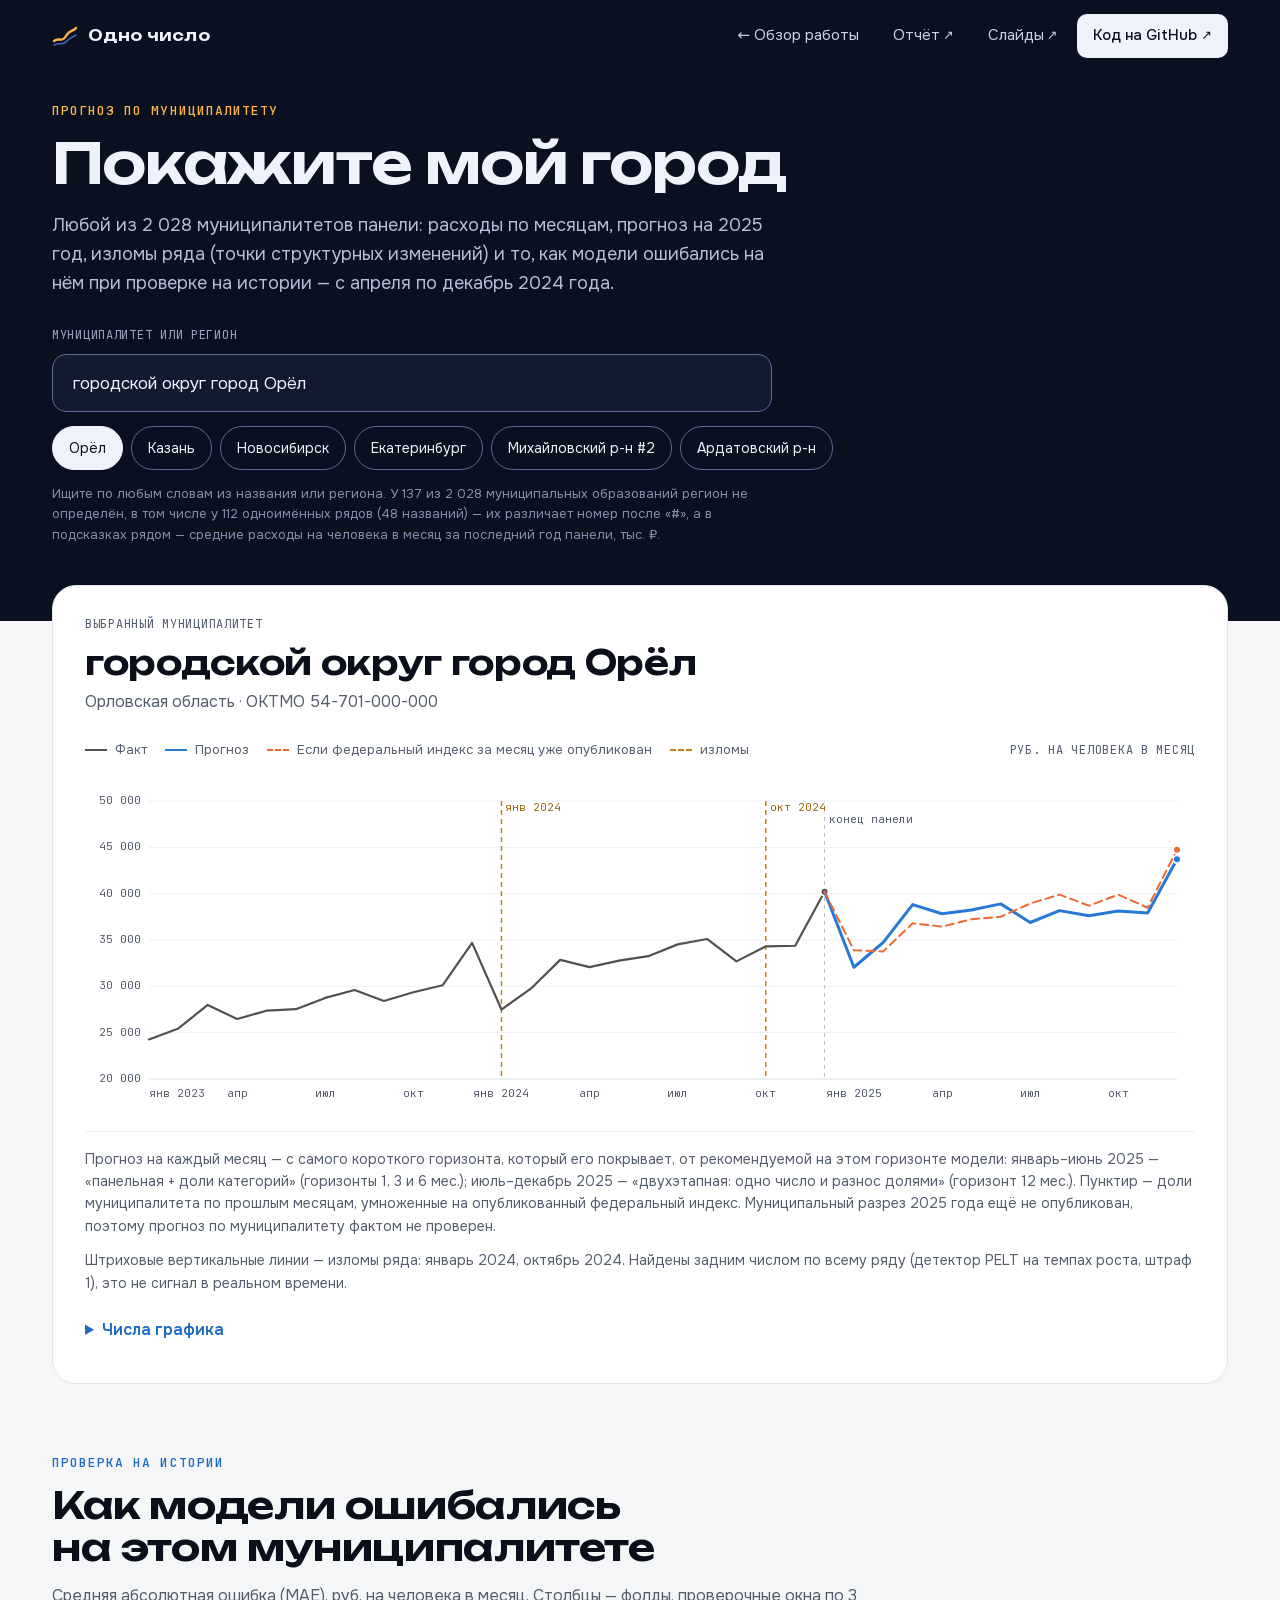
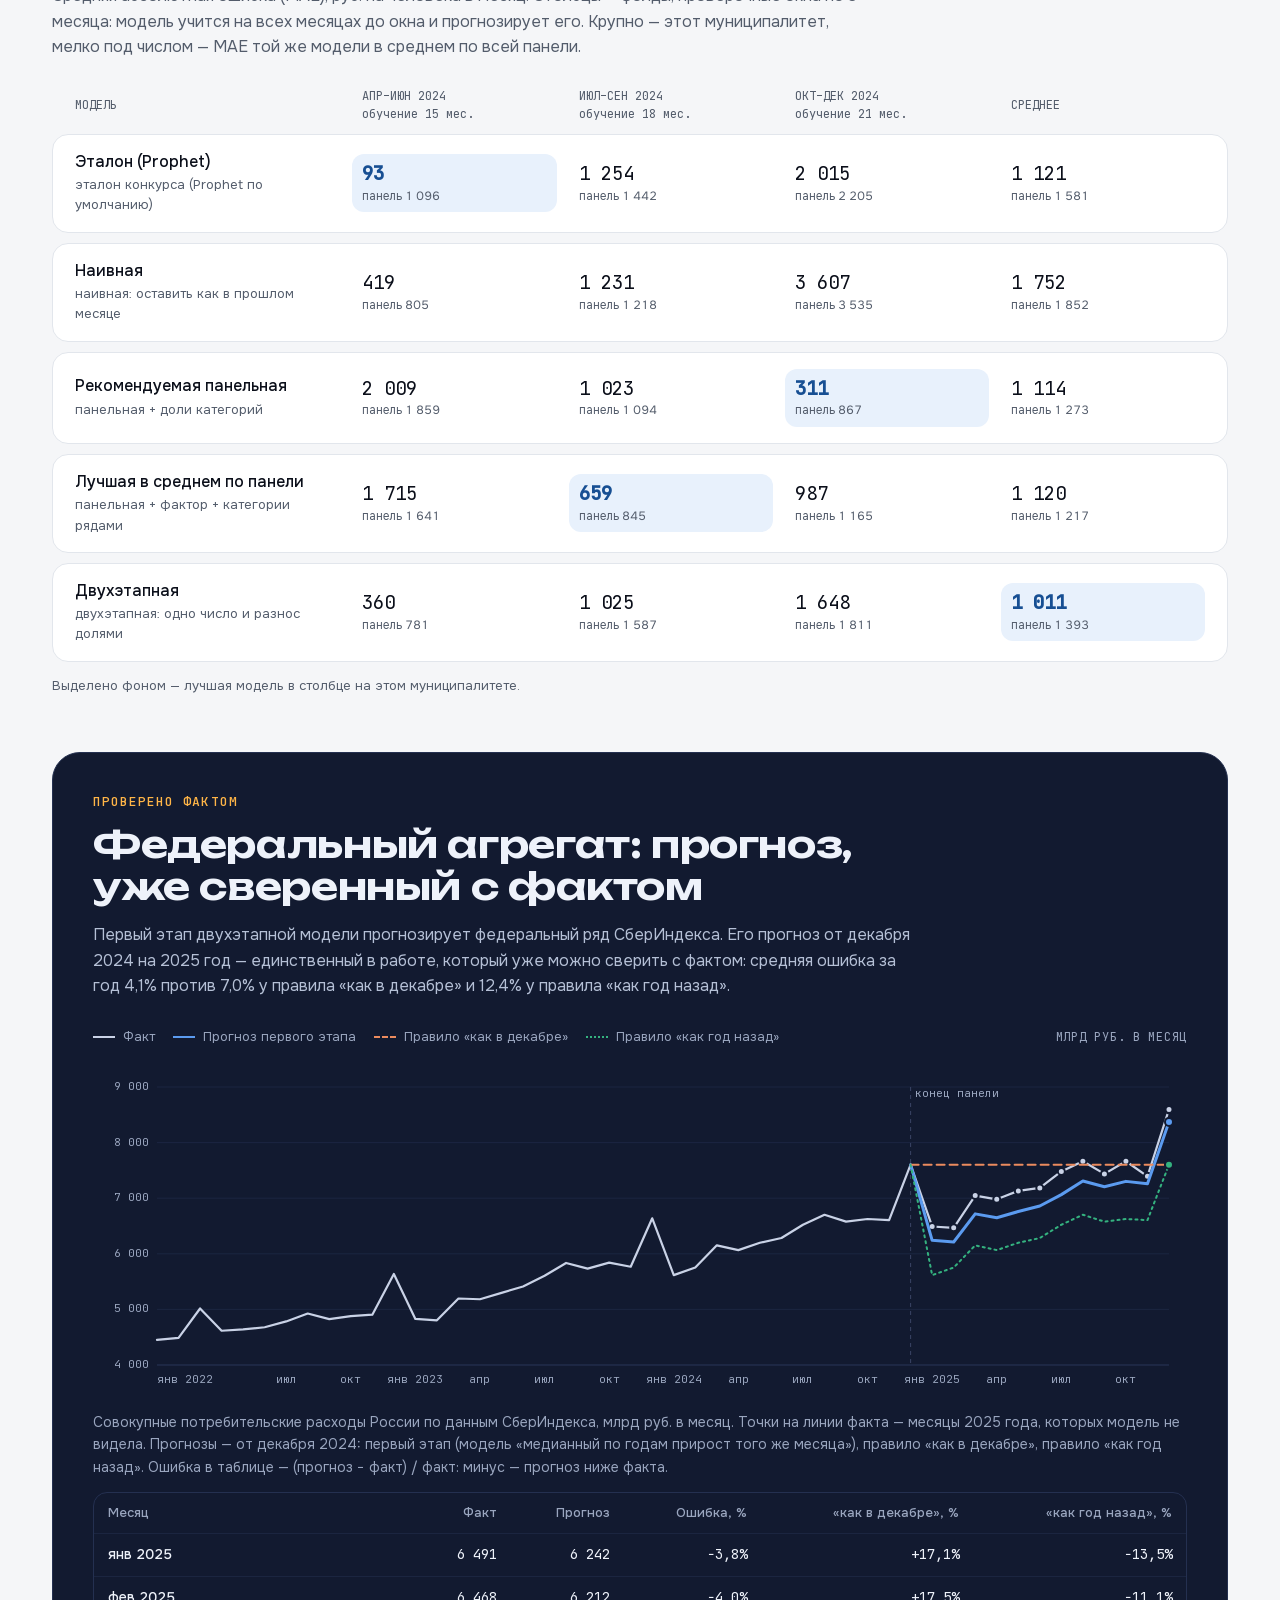
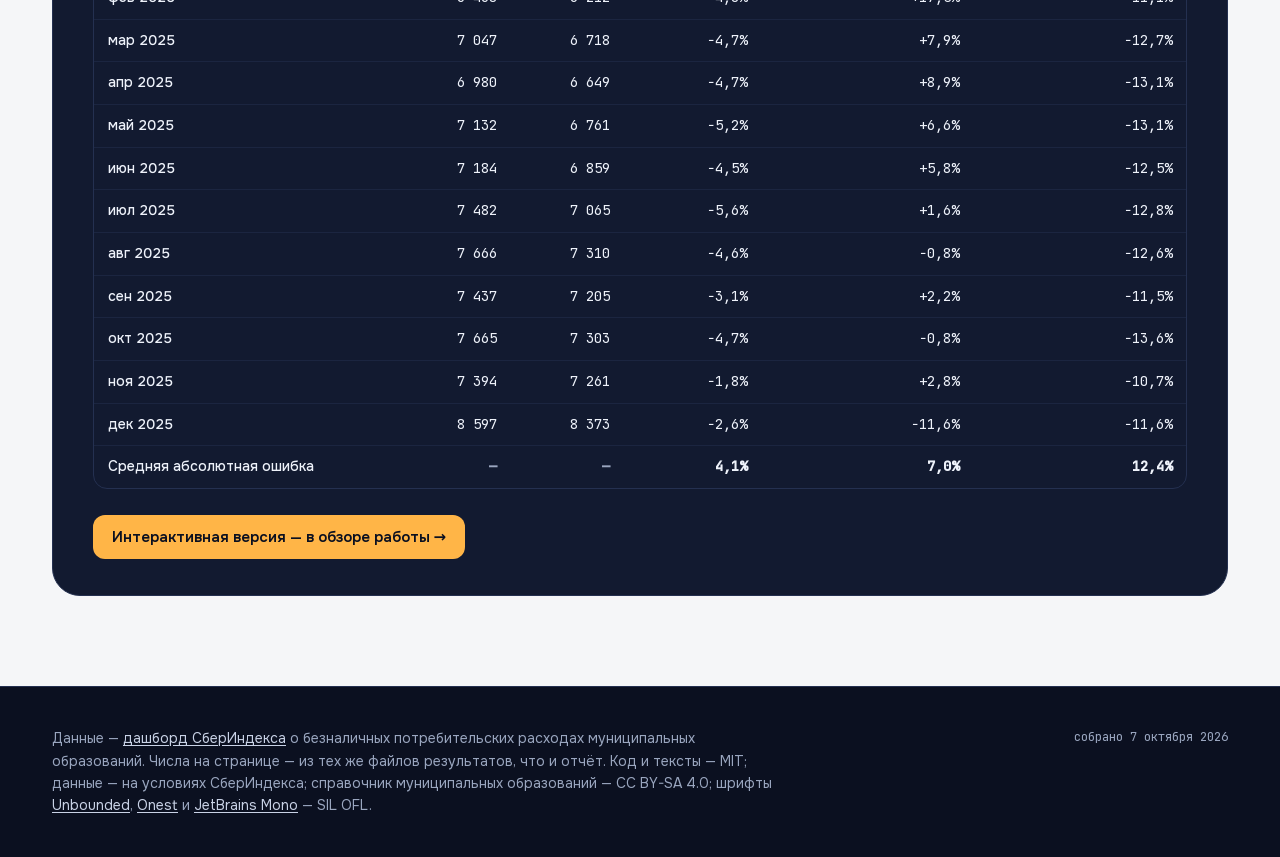
==== commit 69775580: "Единые названия и ссылки: «Прогноз по муниципалитету», новые вкладки, размеры файлов Страница с прог" ====
--- a/demo/index.html
+++ b/demo/index.html
@@ -3,7 +3,7 @@
 <head>
 <meta charset="utf-8">
 <meta name="viewport" content="width=device-width, initial-scale=1">
-<title>Прогноз расходов по муниципалитету — стенд</title>
+<title>Прогноз по муниципалитету — покажите мой город</title>
 <meta name="description" content="Потребительские расходы муниципального образования из панели СберИндекса по месяцам, их прогноз на год вперёд от конца панели, изломы ряда и ошибки моделей на нём, а также прогноз федерального агрегата, уже сверенный с фактом.">
 <meta name="theme-color" content="#0b1020">
 <link rel="icon" href="data:,">
@@ -30,8 +30,9 @@
       </summary>
       <nav class="site-nav" aria-label="Разделы сайта">
         <a class="nav-link" href="../">← Обзор работы</a>
-        <a class="nav-link" href="../report/report.html">Отчёт</a>
-        <a class="nav-link nav-link-solid" href="https://github.com/kr1zal/sberindex_konkurs">Код на GitHub</a>
+        <a class="nav-link" href="../report/report.html" target="_blank" rel="noopener">Отчёт<span class="ext" aria-hidden="true">&nbsp;↗</span><span class="visually-hidden"> (откроется в новой вкладке)</span></a>
+        <a class="nav-link" href="../report/slides.html" target="_blank" rel="noopener">Слайды<span class="ext" aria-hidden="true">&nbsp;↗</span><span class="visually-hidden"> (откроется в новой вкладке)</span></a>
+        <a class="nav-link nav-link-solid" href="https://github.com/kr1zal/sberindex_konkurs" target="_blank" rel="noopener">Код на GitHub<span class="ext" aria-hidden="true">&nbsp;↗</span><span class="visually-hidden"> (откроется в новой вкладке)</span></a>
       </nav>
     </details>
   </div>
@@ -41,7 +42,7 @@
 
 <section class="stand-hero night" aria-labelledby="stand-title">
   <div class="wrap">
-    <p class="eyebrow">Стенд · прогноз по муниципалитету</p>
+    <p class="eyebrow">Прогноз по муниципалитету</p>
     <h1 class="stand-title" id="stand-title">Покажите мой город</h1>
     <p class="stand-intro" id="intro-text">Загрузка данных…</p>
 
@@ -63,7 +64,7 @@
       <p class="search-hint" id="search-hint"></p>
       <p class="stand-alert" id="mo-invalid-note" role="alert" hidden></p>
       <noscript>
-        <p class="stand-alert">Стенд работает с включённым JavaScript: данные и графики строит скрипт страницы.</p>
+        <p class="stand-alert">Страница работает с включённым JavaScript: данные и графики строит скрипт.</p>
       </noscript>
     </div>
   </div>
@@ -122,7 +123,7 @@
         <table class="data-table" id="agg-table"></table>
       </div>
 
-      <a class="btn btn-primary agg-link" href="../#fact">Интерактивная версия на главной →</a>
+      <a class="btn btn-primary agg-link" href="../#fact">Интерактивная версия — в обзоре работы →</a>
     </div>
   </div>
 </section>
--- a/site/site.css
+++ b/site/site.css
@@ -254,12 +254,19 @@
   outline-offset: 2px;
 }
 
+/* Знак «откроется в новой вкладке» после подписи ссылки. Его нет в имени ссылки для программ чтения с экрана:
+   там то же сказано скрытым текстом. */
+.ext {
+  font-size: 0.85em;
+  white-space: nowrap;
+}
+
 /* Цифры в подписях не «прыгают» по ширине. */
 .num {
   font-variant-numeric: tabular-nums;
 }
 
-/* Крупное число: широкие цифры Unbounded держат «23,0%» как знак. Размер задаёт страница,
+/* Крупное число: широкие цифры Unbounded держат число с процентом как знак. Размер задаёт страница,
    а цифры одной ширины нужны ещё и счёту: пока число растёт от нуля, строка не дёргается. */
 .stat-number {
   margin: 0;
@@ -354,7 +361,7 @@
   align-items: center;
   justify-content: space-between;
   gap: 24px;
-  padding-block: 18px;
+  padding-block: 14px;
 }
 
 .brand {
@@ -403,9 +410,11 @@
   position: relative;
 }
 
-/* На телефоне меню прячется в <details>; на широком экране ссылки в строку, а кнопку
+/* На узком окне меню прячется в <details>; на широком ссылки в строку, а кнопку
    меню не видно — details при этом открыт (атрибут open в разметке), поэтому без
-   скрипта ссылки доступны на любой ширине. */
+   скрипта ссылки доступны на любой ширине. Порог — ширина, в которую строка меню целиком
+   не помещается рядом с названием сайта (самая длинная подпись — «Прогноз по муниципалитету»);
+   тот же порог — в скриптах обеих страниц (initNav, setupNav), тест их сверяет. */
 .nav-toggle {
   display: none;
   align-items: center;
@@ -432,6 +441,7 @@
   color: var(--night-ink-2);
   font-size: 0.9375rem;
   text-decoration: none;
+  white-space: nowrap;
   transition: background-color 0.2s, color 0.2s;
 }
 
@@ -457,7 +467,7 @@
   gap: 6px;
 }
 
-@media (max-width: 719px) {
+@media (max-width: 839px) {
   .nav-toggle {
     display: inline-flex;
   }
@@ -467,7 +477,7 @@
     right: 0;
     top: calc(100% + 8px);
     z-index: 20;
-    min-width: 220px;
+    min-width: 264px;
     flex-direction: column;
     gap: 2px;
     padding: 6px;
--- a/demo/demo.css
+++ b/demo/demo.css
@@ -198,6 +198,13 @@
   border-top-width: 2px;
 }
 
+/* Ключ изломов: тот же цвет и штрих, что у линии отметки на графике (.chart-marker-break). */
+.chart-legend-key-marker-break {
+  --legend-color: var(--chart-break);
+  border-top-style: dashed;
+  border-top-width: 2px;
+}
+
 .chart-legend-unit {
   font-family: var(--font-mono);
   font-size: 0.75rem;
@@ -259,10 +266,15 @@
   stroke-dasharray: 5 4;
 }
 
+/* Обводка цвета карточки под буквами: линия соседней отметки не перечёркивает подпись. */
 .chart-marker-label {
   fill: var(--ink-soft);
   font-family: var(--font-mono);
   font-size: 11px;
+  paint-order: stroke;
+  stroke: var(--surface);
+  stroke-width: 3px;
+  stroke-linejoin: round;
 }
 
 .chart-marker-label-break {
@@ -706,8 +718,11 @@
     border-radius: 22px;
   }
 
+  /* Подпись кнопки длиннее узкого окна (320 px): переносится на вторую строку, а не выпирает за карточку. */
   .agg-link {
     display: flex;
+    padding-block: 10px;
+    white-space: normal;
   }
 }
 
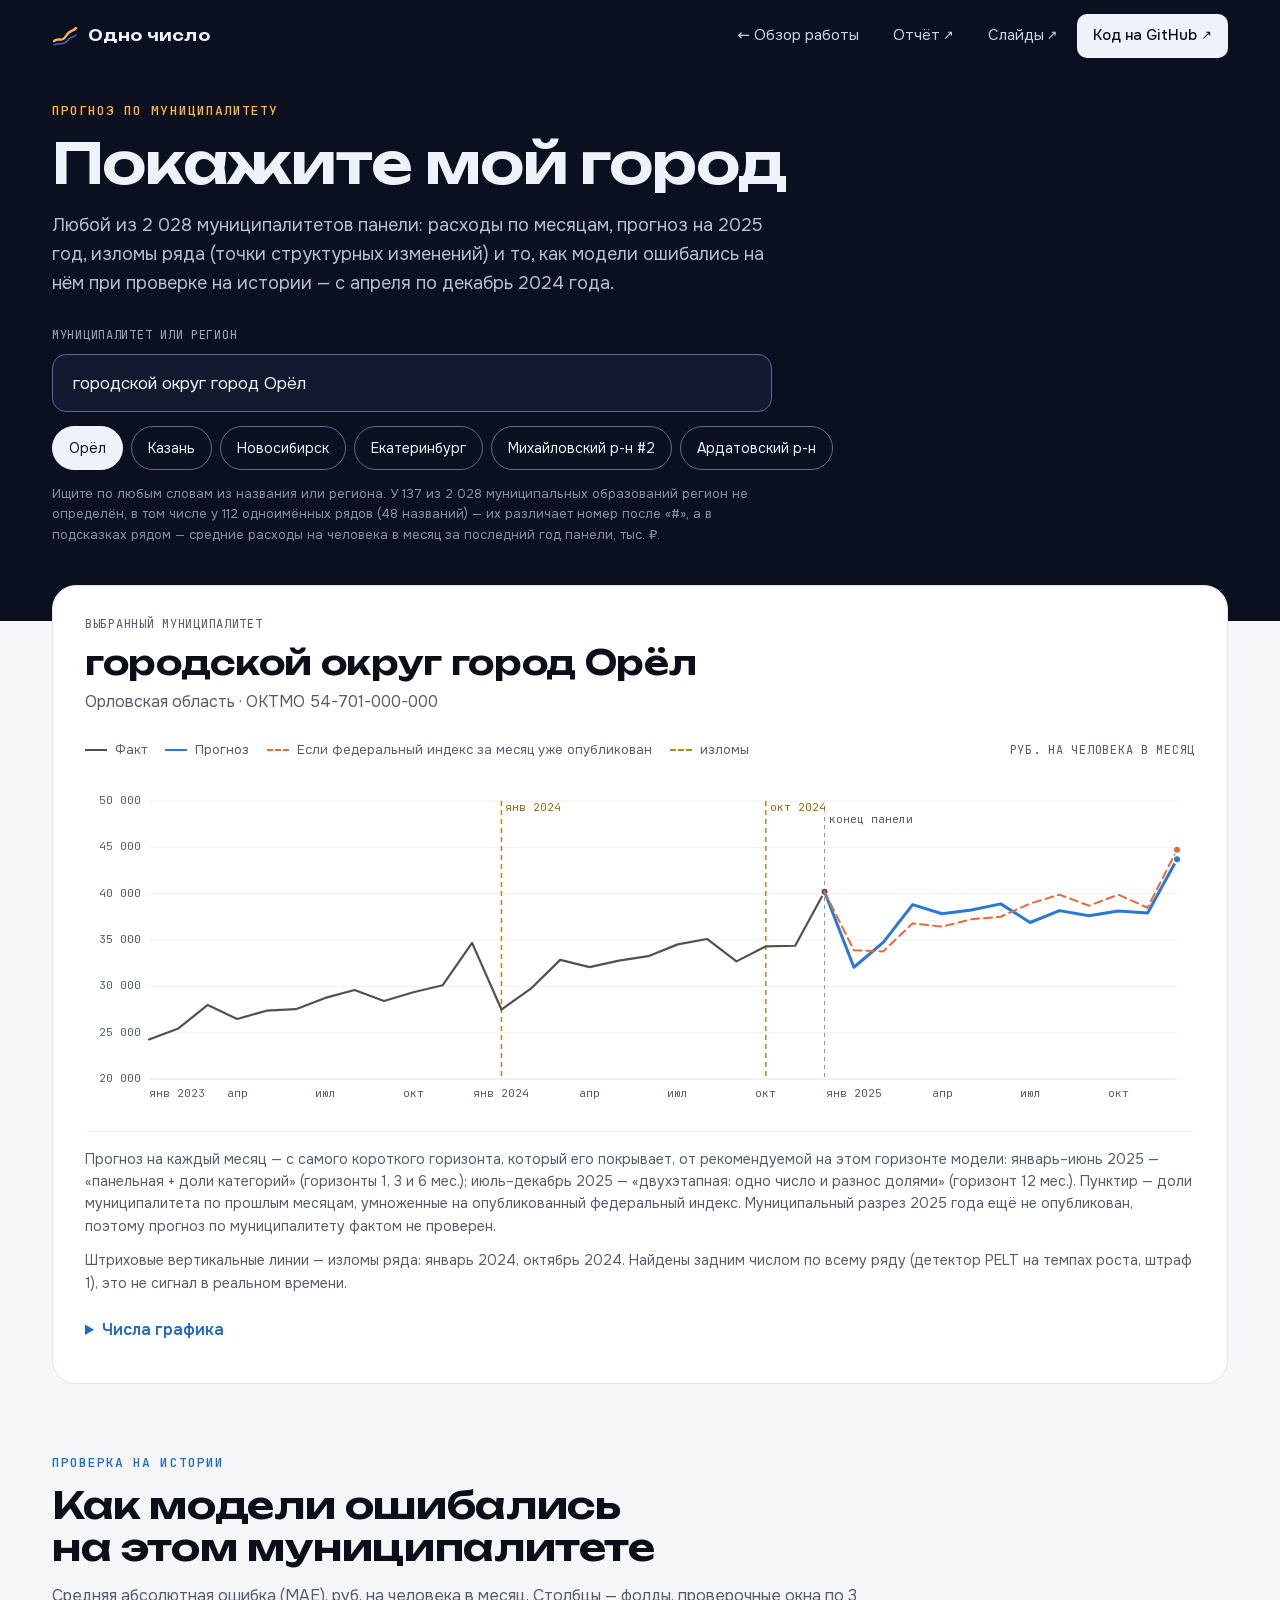
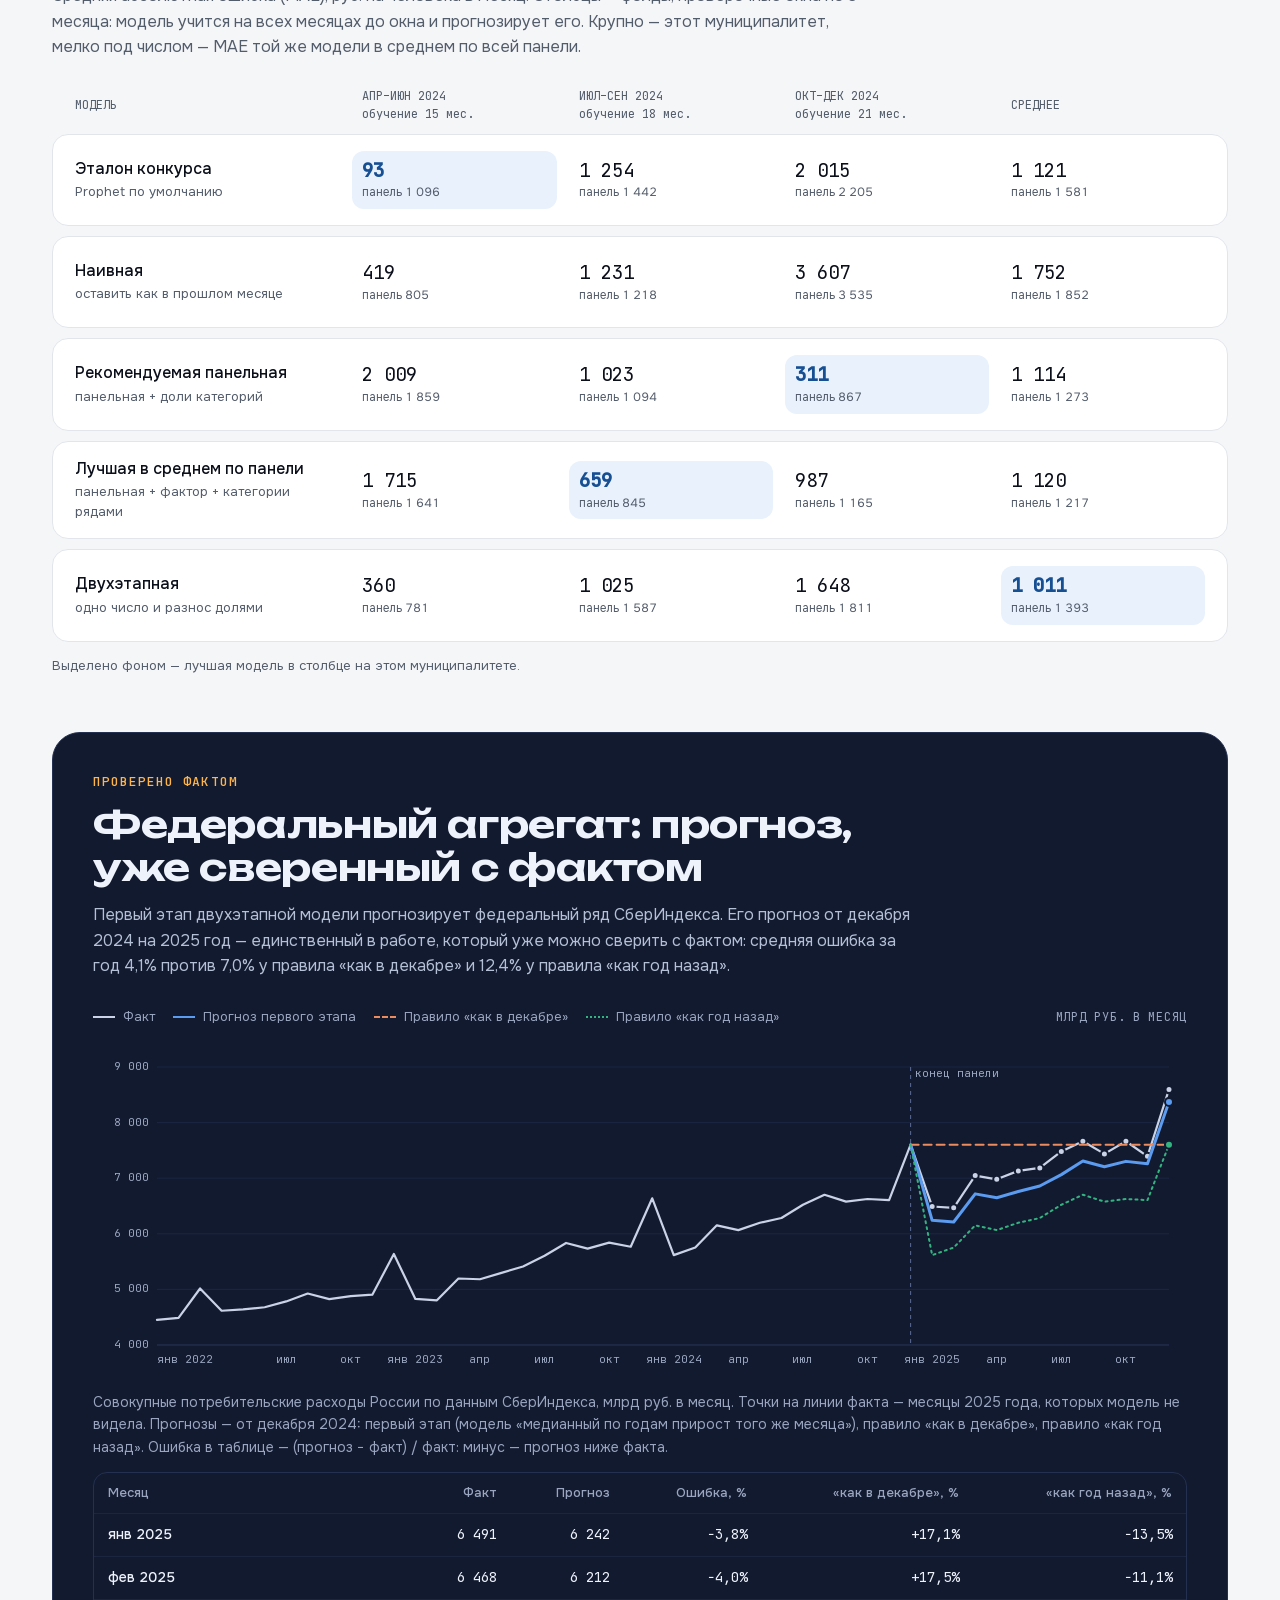
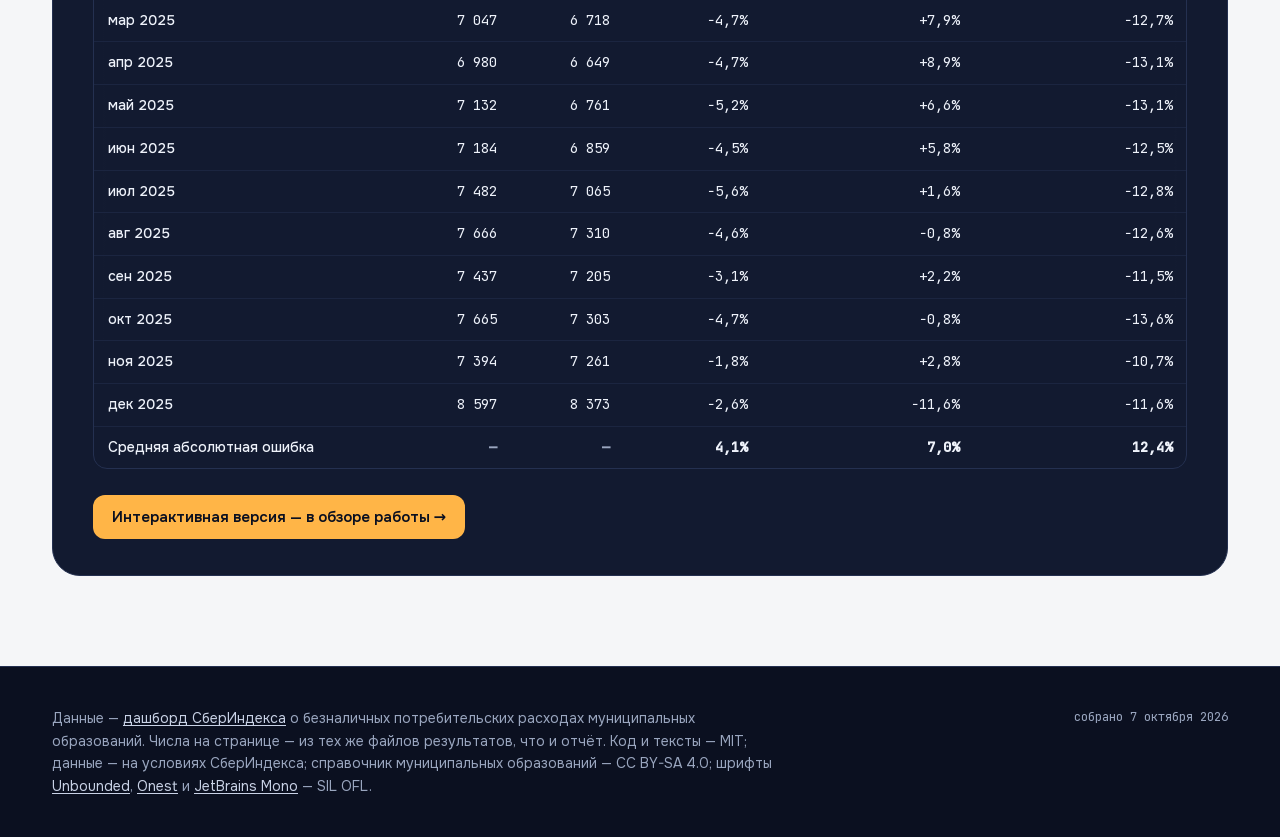
==== commit 7d6de50a: "Доступность и вид: рамка шагов, контраст линий, смягчённая схема в тёмной теме, фокус на main Невыбр" ====
--- a/demo/index.html
+++ b/demo/index.html
@@ -38,7 +38,7 @@
   </div>
 </header>
 
-<main id="main">
+<main id="main" tabindex="-1">
 
 <section class="stand-hero night" aria-labelledby="stand-title">
   <div class="wrap">
--- a/site/site.css
+++ b/site/site.css
@@ -109,7 +109,9 @@
   --btn-ink: #ffffff;
   /* Граница полей ввода — около 3,6:1 к белому: без неё поле на светлом фоне не видно. */
   --field-line: #7c8799;
-  --step-line: #dce1e8;
+  /* Рамка невыбранного шага «Почему это прогноз одного числа»: кнопка среди соседнего текста — граница
+     элемента управления, не меньше 3:1 к фону (светлее рамка делала шаги похожими на статичные карточки). */
+  --step-line: #7c8799;
 
   /* Данные: цвета линий — как на рисунках отчёта (src/charts.py), у каждой не ниже 3:1 к карточке. */
   --chart-fact: #52514e;
@@ -124,7 +126,7 @@
   --chart-break: #bf8217;
   --chart-break-ink: #9a6a12;
   --chart-grid: #eef0f4;
-  --chart-mark: #b9c0cc; /* вспомогательные вертикали: «конец панели» */
+  --chart-mark: #8a95a8; /* вспомогательные вертикали: «конец панели» — 3:1 к белому */
   --bar-best: #2a78d6;
   --bar-rest: #7c8799;
   --bar-track: #f0f2f5;
@@ -134,7 +136,7 @@
   :root {
     --bg: var(--night);
     --surface: var(--night-surface);
-    --surface-card: #f5f6f8; /* схема метода остаётся на светлой подложке и в тёмной теме */
+    --surface-card: #e3e6ec; /* схема метода остаётся на светлой подложке и в тёмной теме, но смягчённой: белое пятно на тёмной странице бьёт по глазам */
     --ink: var(--night-ink);
     --ink-soft: var(--night-soft);
     --rule: var(--night-rule);
@@ -147,7 +149,7 @@
     --btn-bg-hover: var(--amber-hover);
     --btn-ink: var(--night);
     --field-line: var(--night-line);
-    --step-line: #2f3c61;
+    --step-line: #5a6a96;
 
     --chart-fact: #c9d2e6;
     --chart-forecast: #5b9bf0;
@@ -158,7 +160,7 @@
     --chart-break: var(--amber);
     --chart-break-ink: var(--amber);
     --chart-grid: #1b2540;
-    --chart-mark: #3a4566;
+    --chart-mark: #5a6a96;
     --bar-best: #5b9bf0;
     --bar-rest: #7a88a6;
     --bar-track: #1b2540;
@@ -181,7 +183,7 @@
   --btn-bg-hover: var(--amber-hover);
   --btn-ink: var(--night);
   --field-line: var(--night-line);
-  --step-line: #2f3c61;
+  --step-line: #5a6a96;
 
   --chart-fact: #c9d2e6;
   --chart-forecast: #5b9bf0;
@@ -192,7 +194,7 @@
   --chart-break: var(--amber);
   --chart-break-ink: var(--amber);
   --chart-grid: #1b2540;
-  --chart-mark: #3a4566;
+  --chart-mark: #5a6a96;
   --bar-best: #5b9bf0;
   --bar-rest: #7a88a6;
   --bar-track: #1b2540;
@@ -252,6 +254,12 @@
 input:focus-visible, select:focus-visible, textarea:focus-visible {
   outline: 2px solid var(--focus);
   outline-offset: 2px;
+}
+
+/* Ссылка «К содержанию» переносит фокус на main (у него tabindex="-1"): в Safari без явного фокуса следующий Tab
+   шёл бы от начала страницы. Кольцо вокруг всей страницы не нужно — читатель видит, куда попал, по тексту. */
+main:focus {
+  outline: none;
 }
 
 /* Знак «откроется в новой вкладке» после подписи ссылки. Его нет в имени ссылки для программ чтения с экрана:
--- a/demo/demo.css
+++ b/demo/demo.css
@@ -340,6 +340,13 @@
   text-transform: uppercase;
 }
 
+/* Единица измерения — под месяцем, мельче и бледнее: она относится ко всем числам подсказки. */
+.chart-tooltip-unit {
+  margin-top: 2px;
+  color: var(--night-soft);
+  font-size: 0.75rem;
+}
+
 .chart-tooltip-row {
   display: flex;
   align-items: center;
@@ -412,12 +419,23 @@
 
 /* -- таблицы с числами: на телефоне прокручиваются в своей рамке, не вся страница ----------- */
 
+/* Тень на краю, за которым у таблицы есть ещё столбцы, — признак прокрутки: без неё на телефоне два правых
+   столбца таблицы были невидимы, и читатель не знал, что они есть. Тень нарисована фоном: «scroll» держит её на
+   краю рамки, а «local» кладёт поверх неё закраску цвета карточки, которая едет вместе с содержимым и открывает
+   тень только там, где есть что прокручивать. Без скрипта; у таблицы, которая помещается, теней нет. */
 .table-scroll {
   margin: 14px 0 0;
   overflow-x: auto;
   -webkit-overflow-scrolling: touch;
   border: 1px solid var(--rule);
   border-radius: 14px;
+  background:
+    linear-gradient(to right, var(--surface) 30%, transparent) left center / 28px 100% no-repeat local,
+    linear-gradient(to left, var(--surface) 30%, transparent) right center / 28px 100% no-repeat local,
+    radial-gradient(farthest-side at 0 50%, color-mix(in srgb, var(--ink) 24%, transparent), transparent)
+      left center / 12px 100% no-repeat scroll,
+    radial-gradient(farthest-side at 100% 50%, color-mix(in srgb, var(--ink) 24%, transparent), transparent)
+      right center / 12px 100% no-repeat scroll;
 }
 
 table.data-table {
@@ -569,10 +587,6 @@
   font-size: 1rem;
   font-weight: 500;
   line-height: 1.35;
-}
-
-.role-primary::first-letter {
-  text-transform: uppercase;
 }
 
 .errors-table .role-desc {
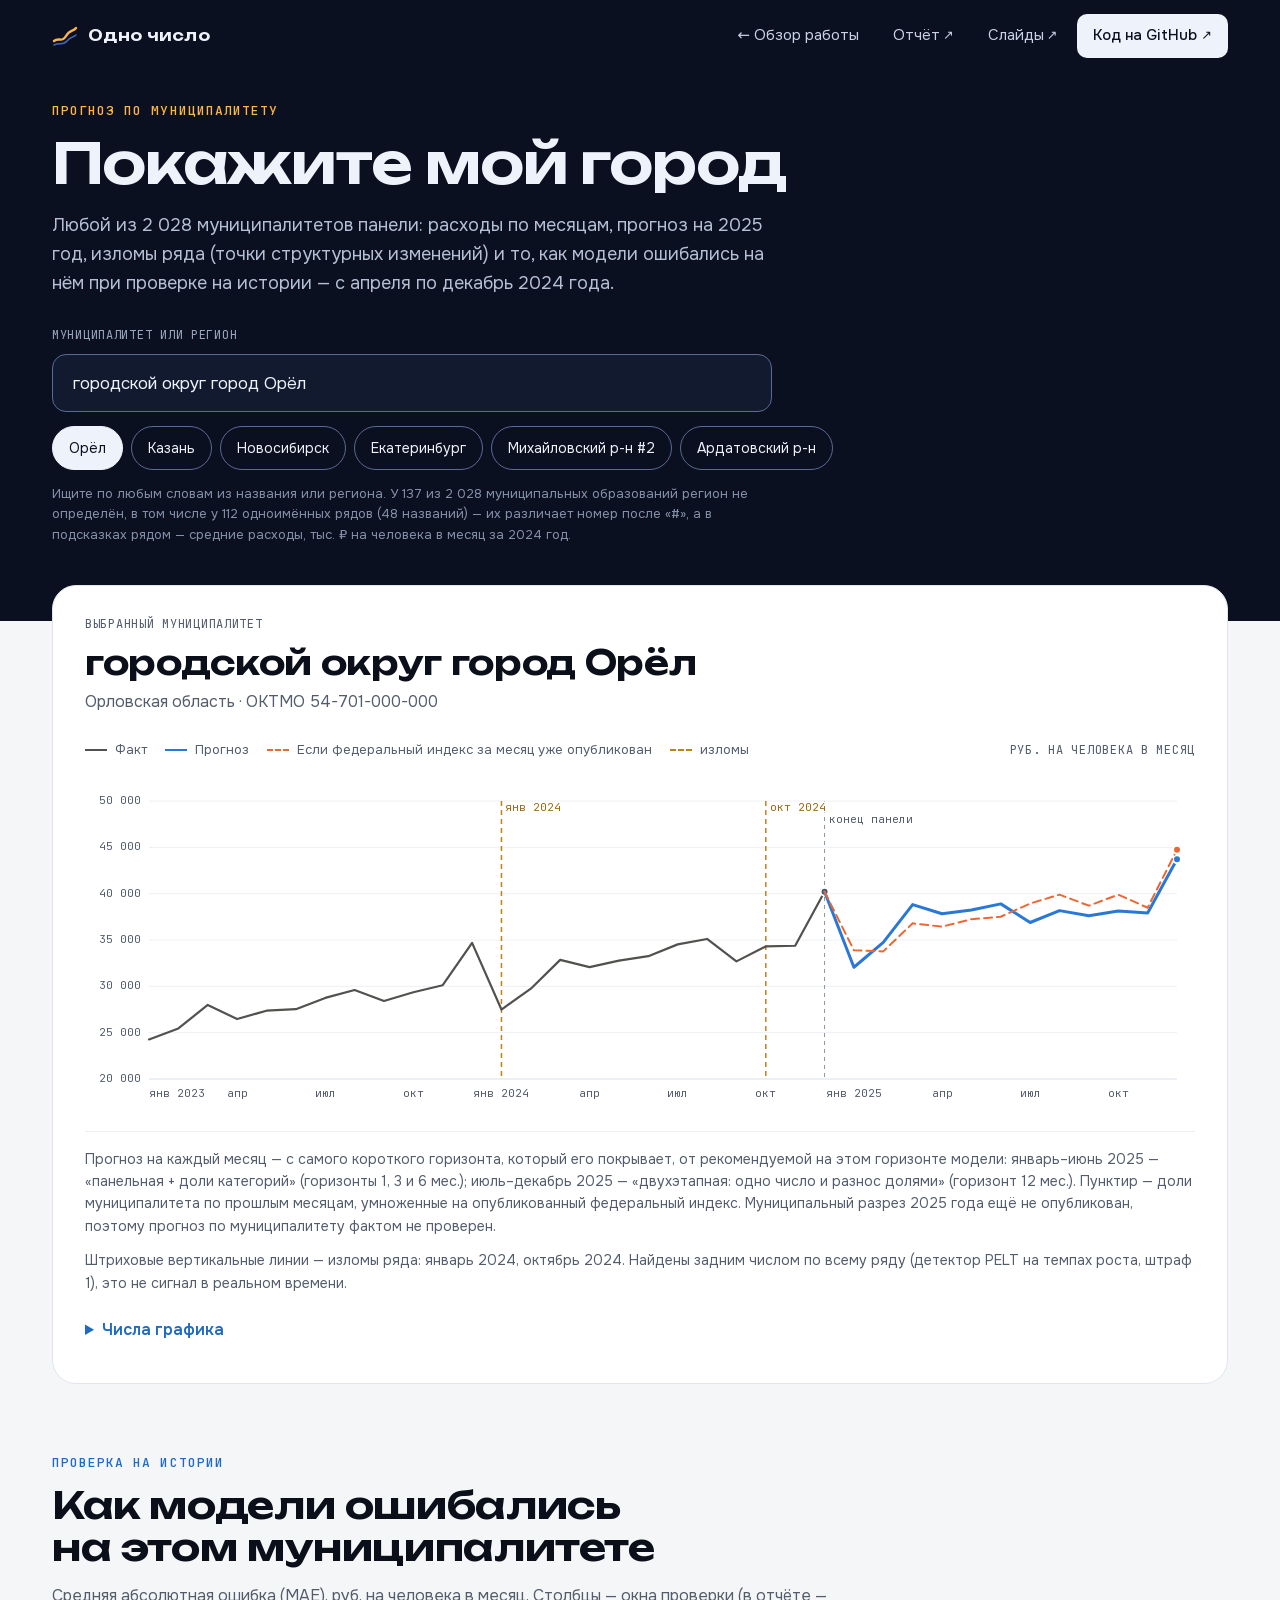
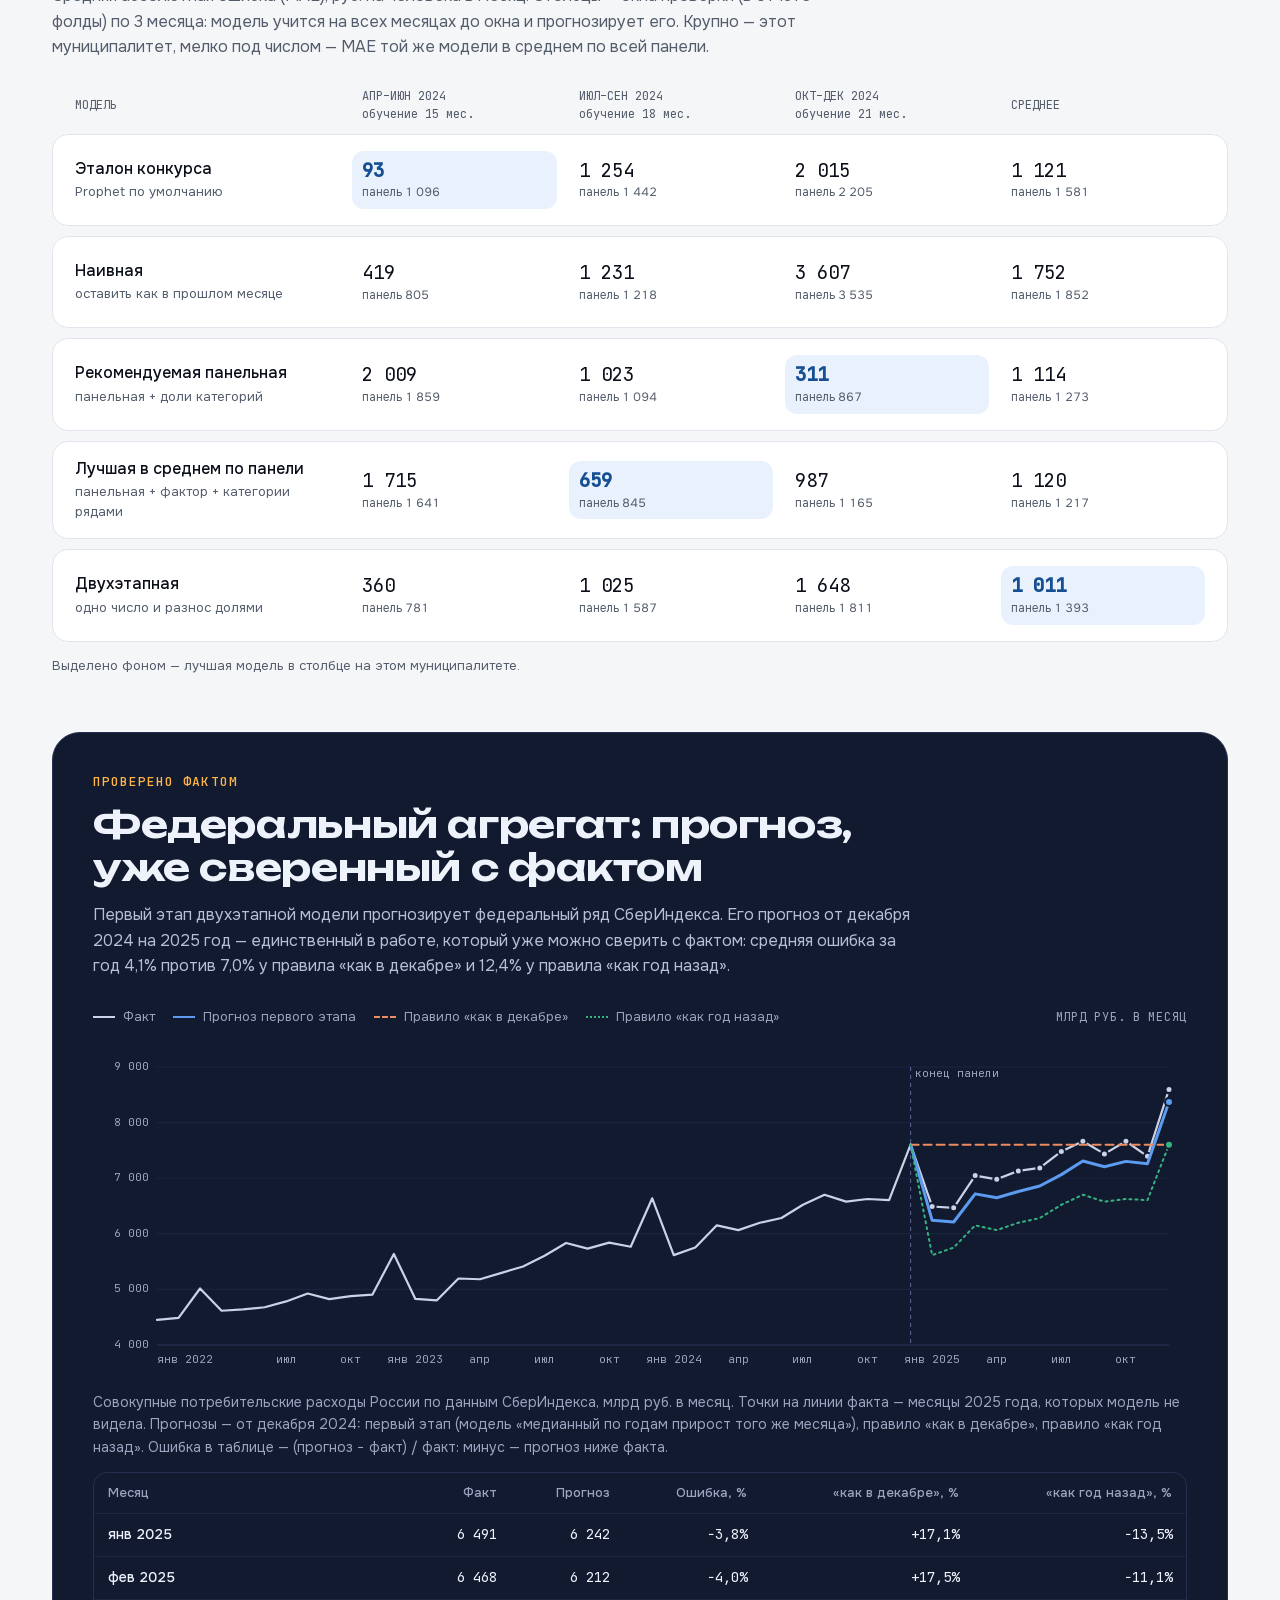
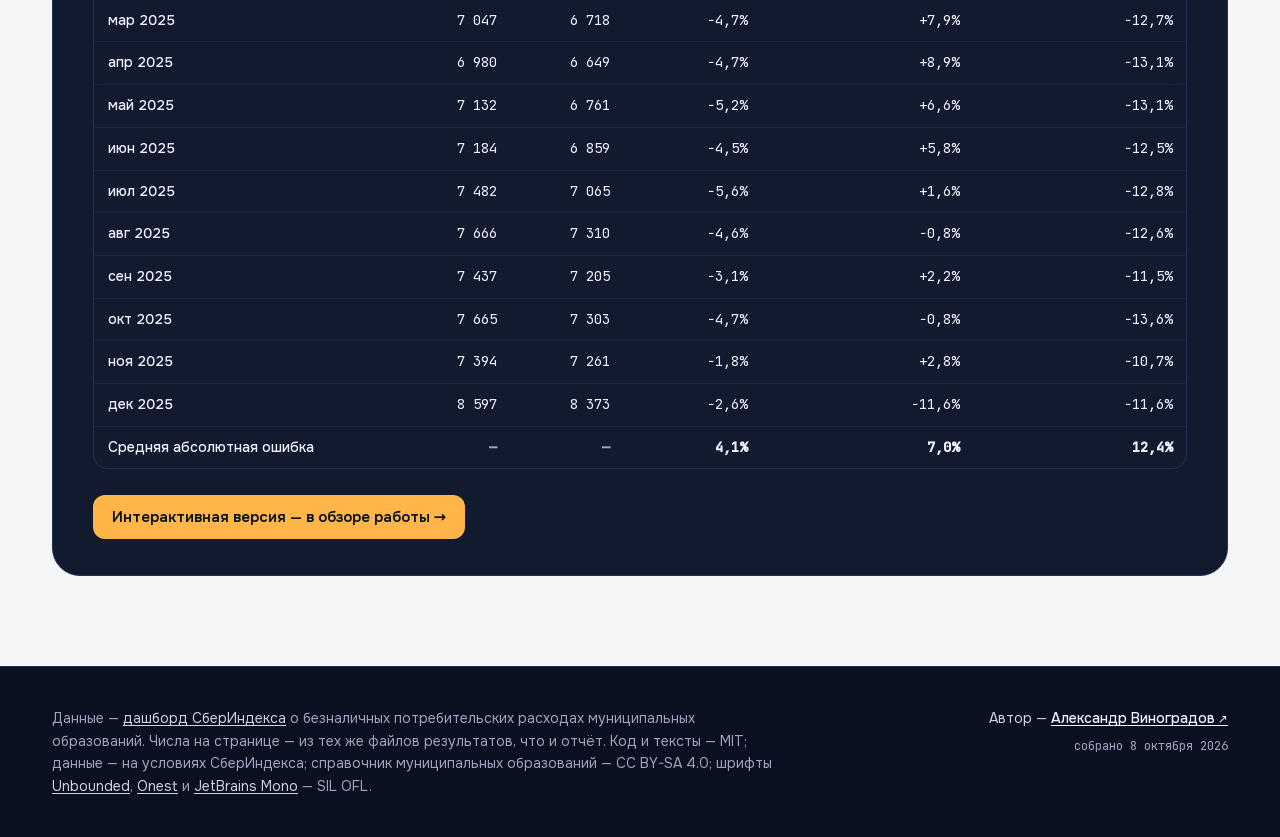
==== commit 4a6f1f46: "Главная: раздел 06 — карта решения вместо картинки; подвал — ссылка на сайт автора Раздел «Как устро" ====
--- a/demo/index.html
+++ b/demo/index.html
@@ -6,7 +6,8 @@
 <title>Прогноз по муниципалитету — покажите мой город</title>
 <meta name="description" content="Потребительские расходы муниципального образования из панели СберИндекса по месяцам, их прогноз на год вперёд от конца панели, изломы ряда и ошибки моделей на нём, а также прогноз федерального агрегата, уже сверенный с фактом.">
 <meta name="theme-color" content="#0b1020">
-<link rel="icon" href="data:,">
+<link rel="icon" href="../favicon.ico" sizes="32x32">
+<link rel="icon" href="../favicon.svg" type="image/svg+xml">
 <link rel="stylesheet" href="../site/site.css">
 <link rel="stylesheet" href="demo.css">
 </head>
@@ -140,7 +141,10 @@
       <a href="../site/fonts/unbounded-OFL.txt">Unbounded</a>, <a href="../site/fonts/onest-OFL.txt">Onest</a>
       и <a href="../site/fonts/jetbrains-mono-OFL.txt">JetBrains Mono</a> — SIL OFL.
     </p>
-    <p class="built" id="footer-built"></p>
+    <div class="site-footer-meta">
+      <p class="author">Автор — <a href="https://avinogradov.pro" target="_blank" rel="noopener">Александр Виноградов<span class="ext" aria-hidden="true">&nbsp;↗</span><span class="visually-hidden"> (откроется в новой вкладке)</span></a></p>
+      <p class="built" id="footer-built"></p>
+    </div>
   </div>
 </footer>
 
--- a/site/site.css
+++ b/site/site.css
@@ -6,9 +6,10 @@
    Подмножества только кириллица и латиница, поэтому знаки вне них («₽», «→») браузер
    берёт из системных шрифтов — стеки ниже оканчиваются системными гарнитурами.
 
-   Токены названы по ролям, а не по цвету. Светлая тема — основная; тёмная включается
-   по prefers-color-scheme. Обложка, подвал и блок стенда на главной тёмные в обеих
-   темах: им нужен класс .night — он переопределяет те же токены на ночные значения,
+   Токены названы по ролям, а не по цвету. Тема одна, светлая, независимо от настройки
+   системы: ритм страницы — светлые разделы и тёмные полосы по замыслу (обложка, раздел
+   «Один из … крупно», подвал, ночные карточки чисел) — иначе в тёмной системе пропадал.
+   Тёмным полосам нужен класс .night — он переопределяет те же токены на ночные значения,
    и компоненты внутри (кнопки, чипы, поле поиска) не знают, на каком они фоне. */
 
 /* -- шрифты ------------------------------------------------------------------ */
@@ -132,41 +133,6 @@
   --bar-track: #f0f2f5;
 }
 
-@media (prefers-color-scheme: dark) {
-  :root {
-    --bg: var(--night);
-    --surface: var(--night-surface);
-    --surface-card: #e3e6ec; /* схема метода остаётся на светлой подложке и в тёмной теме, но смягчённой: белое пятно на тёмной странице бьёт по глазам */
-    --ink: var(--night-ink);
-    --ink-soft: var(--night-soft);
-    --rule: var(--night-rule);
-    --rule-soft: #1b2540;
-    --accent: #7db0f0;
-    --accent-hover: #a3c6f5;
-    --accent-ink: var(--night);
-    --focus: var(--amber);
-    --btn-bg: var(--amber);
-    --btn-bg-hover: var(--amber-hover);
-    --btn-ink: var(--night);
-    --field-line: var(--night-line);
-    --step-line: #5a6a96;
-
-    --chart-fact: #c9d2e6;
-    --chart-forecast: #5b9bf0;
-    --chart-known: #eb8b5e;
-    --chart-third: #34b27f;
-    --chart-line: #8497b8;
-    --chart-median: var(--amber);
-    --chart-break: var(--amber);
-    --chart-break-ink: var(--amber);
-    --chart-grid: #1b2540;
-    --chart-mark: #5a6a96;
-    --bar-best: #5b9bf0;
-    --bar-rest: #7a88a6;
-    --bar-track: #1b2540;
-  }
-}
-
 /* Ночной блок на любой теме: те же роли, ночные значения. */
 .night {
   --bg: var(--night);
@@ -210,7 +176,7 @@
 }
 
 html {
-  color-scheme: light dark;
+  color-scheme: light;
   -webkit-text-size-adjust: 100%;
 }
 
@@ -767,6 +733,25 @@
   color: var(--night-ink);
 }
 
+/* Правая колонка подвала: автор со ссылкой на его сайт и дата сборки, выровнены по правому краю. */
+.site-footer-meta {
+  display: flex;
+  flex-direction: column;
+  flex: 0 0 auto;
+  gap: 6px;
+  align-items: flex-end;
+  text-align: right;
+}
+
+.site-footer .author {
+  color: var(--night-ink-2);
+}
+
+.site-footer .author a {
+  color: var(--night-ink);
+  font-weight: 500;
+}
+
 .site-footer .built {
   font-family: var(--font-mono);
   font-size: 0.78rem;
@@ -775,6 +760,11 @@
 @media (max-width: 639px) {
   .site-footer {
     margin-top: 56px;
+  }
+
+  .site-footer-meta {
+    align-items: flex-start;
+    text-align: left;
   }
 
   .site-footer-inner {
--- a/demo/demo.css
+++ b/demo/demo.css
@@ -1,6 +1,6 @@
 /* Стенд поверх общей темы ../site/site.css. Шрифты, токены (в том числе цвета рядов графика
    --chart-*), шапка, поле поиска, чипы, кнопки и подвал — оттуда: у стенда и главной они одни
-   и те же в обеих темах. Здесь — раскладка стенда, график с подсказкой, таблицы и четыре
+   и те же (тема одна, светлая). Здесь — раскладка стенда, график с подсказкой, таблицы и четыре
    собственных токена: заливка и текст пояснения «регион не определён», заливка и текст
    лучшей в столбце модели.
 
@@ -12,15 +12,6 @@
   --note-ink: #6b4a12;
   --best-bg: #e8f1fc;
   --best-ink: #174f93;
-}
-
-@media (prefers-color-scheme: dark) {
-  :root {
-    --note-bg: #2a2518;
-    --note-ink: #f2d9a6;
-    --best-bg: #1c2d4d;
-    --best-ink: #a3c6f5;
-  }
 }
 
 /* -- обложка: заголовок, поле поиска, быстрые кнопки ---------------------------------- */
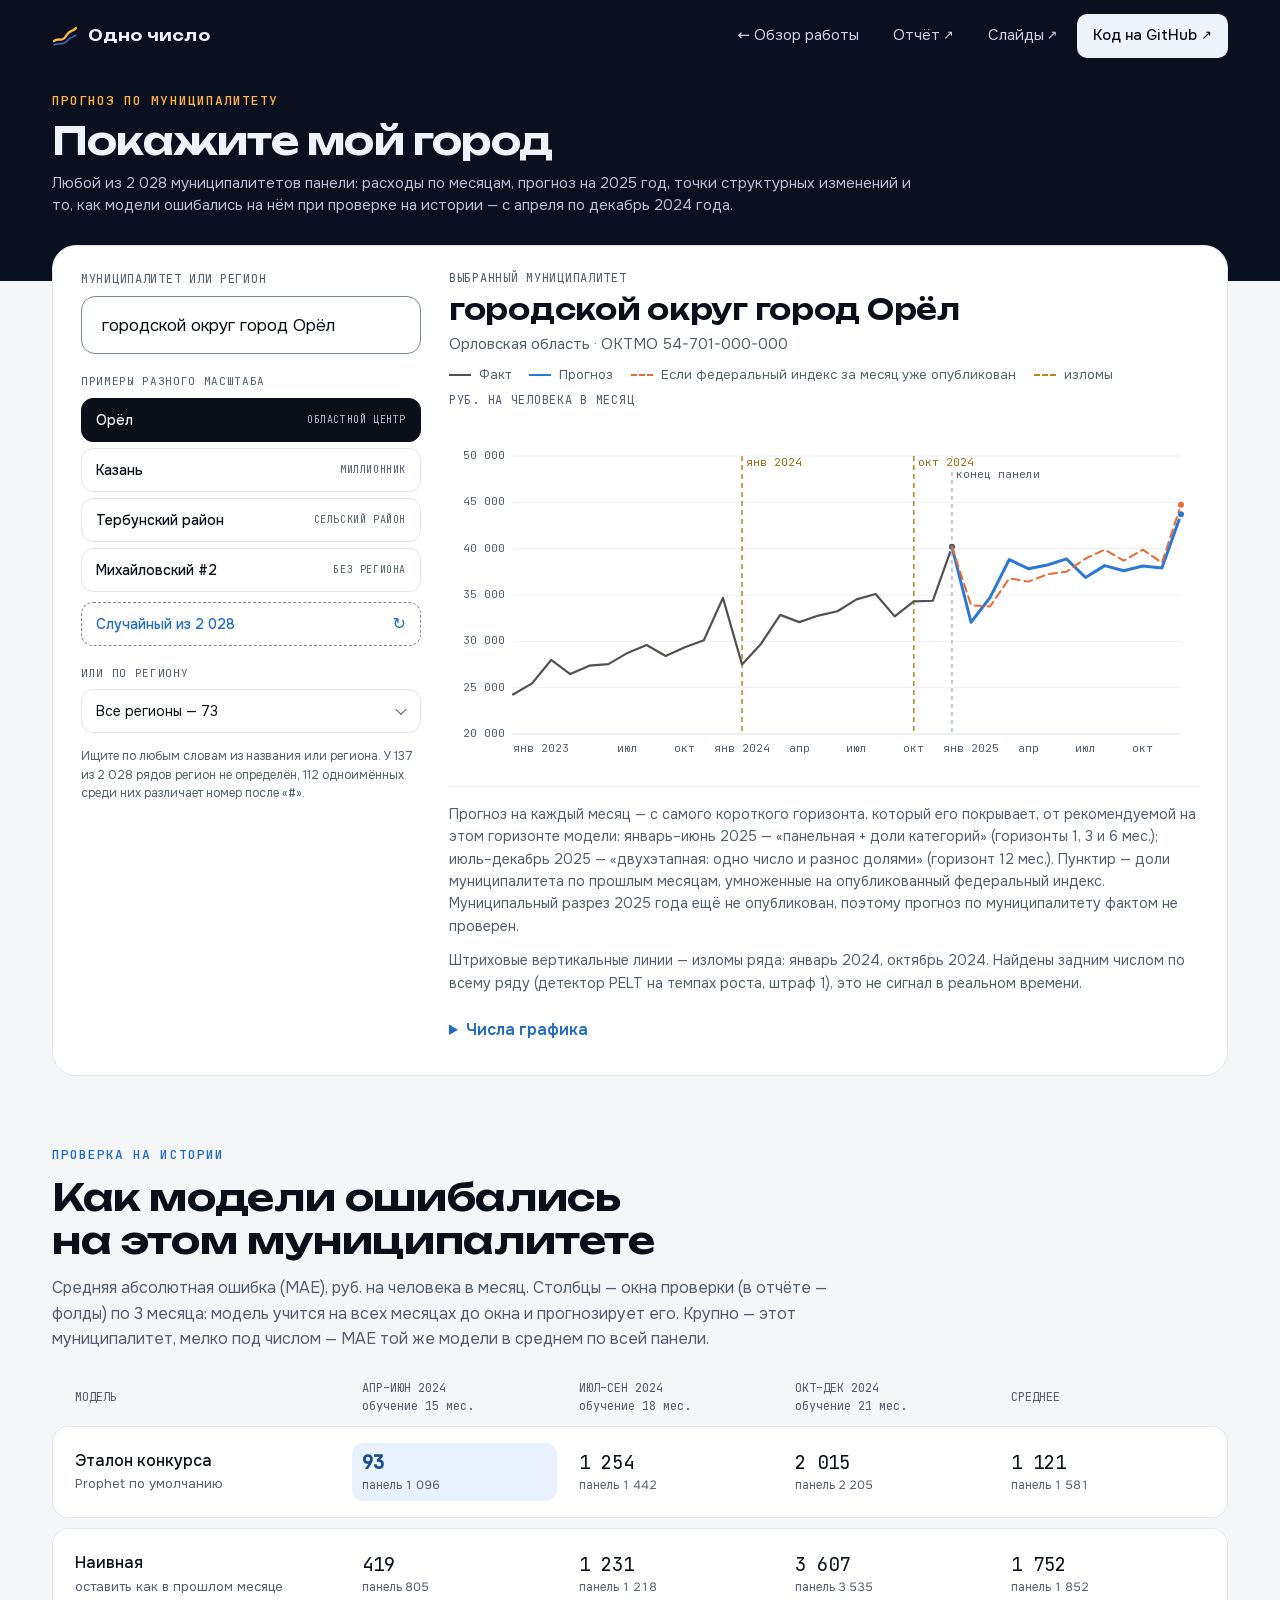
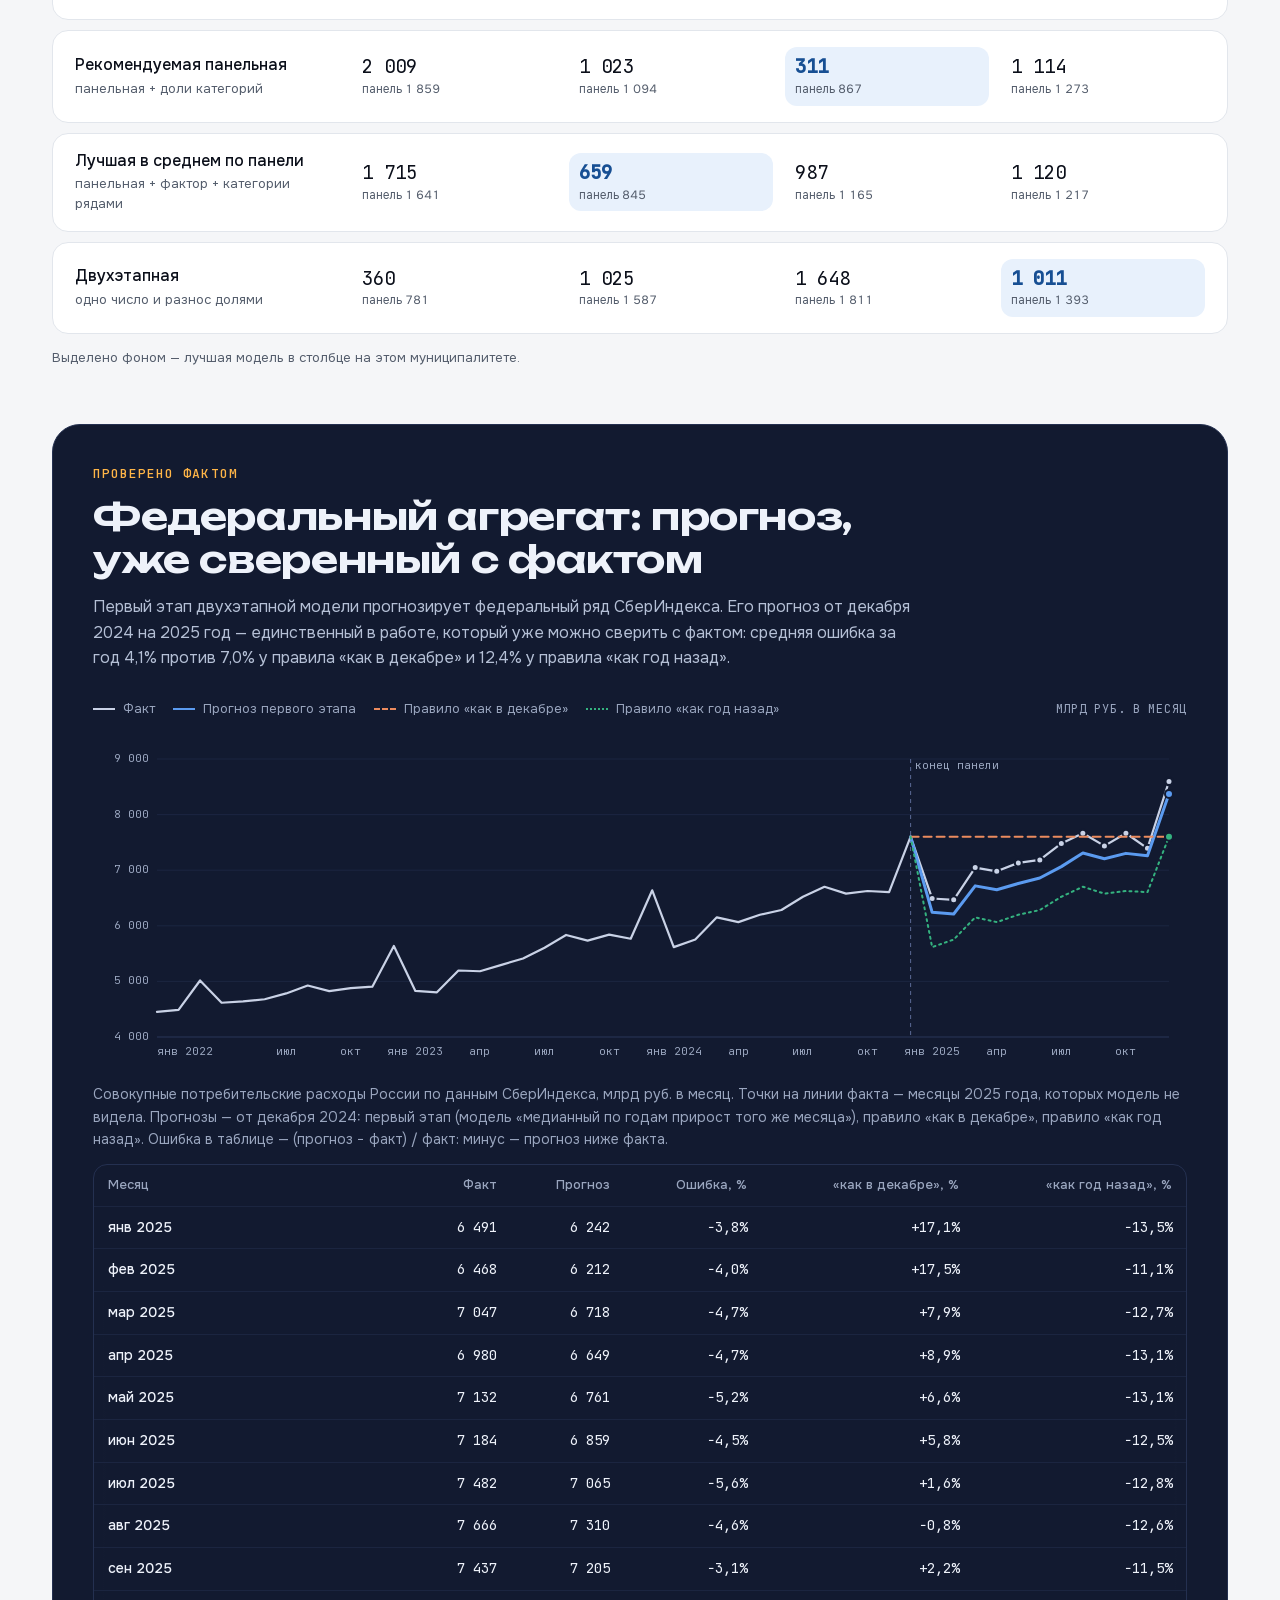
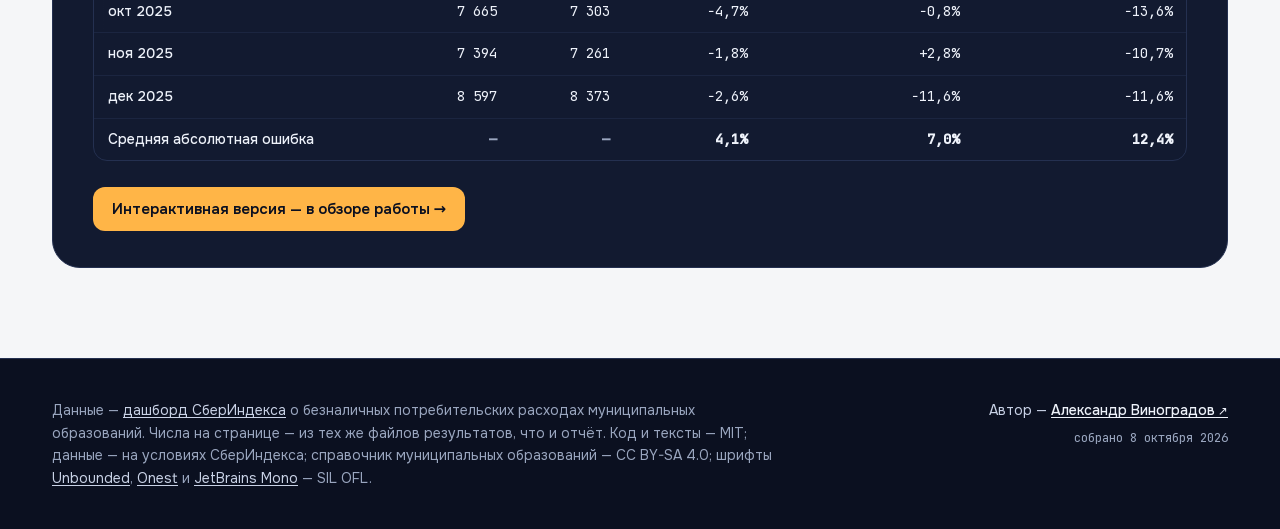
==== commit 5844d47b: "Страница прогноза: колонка выбора рядом с графиком, пояснение про регион под ним Обложка — заголовок" ====
--- a/demo/index.html
+++ b/demo/index.html
@@ -46,8 +46,12 @@
     <p class="eyebrow">Прогноз по муниципалитету</p>
     <h1 class="stand-title" id="stand-title">Покажите мой город</h1>
     <p class="stand-intro" id="intro-text">Загрузка данных…</p>
+  </div>
+</section>
 
-    <div class="stand-search">
+<div class="wrap mo-wrap">
+  <section class="mo-card" aria-labelledby="mo-name">
+    <div class="finder">
       <div class="search" role="search">
         <label class="search-label" for="mo-search">Муниципалитет или регион</label>
         <div class="field">
@@ -60,40 +64,55 @@
         <ul id="mo-listbox" role="listbox" class="suggestions" aria-label="Результаты поиска" hidden></ul>
         <p id="mo-search-status" class="visually-hidden" aria-live="polite" aria-atomic="true"></p>
       </div>
-
-      <div class="quick" id="quick-chips" role="group" aria-label="Быстрый выбор муниципального образования"></div>
-      <p class="search-hint" id="search-hint"></p>
       <p class="stand-alert" id="mo-invalid-note" role="alert" hidden></p>
       <noscript>
         <p class="stand-alert">Страница работает с включённым JavaScript: данные и графики строит скрипт.</p>
       </noscript>
-    </div>
-  </div>
-</section>
 
-<div class="wrap mo-wrap">
-  <section class="mo-card" aria-labelledby="mo-name">
-    <div class="mo-title">
-      <p class="mono-label">Выбранный муниципалитет</p>
-      <h2 class="mo-name" id="mo-name">—</h2>
-      <p class="mo-meta" id="mo-meta"></p>
-    </div>
-    <p class="mo-note" id="mo-no-region-note" hidden></p>
+      <p class="finder-label">Примеры разного масштаба</p>
+      <div class="quick" id="quick-chips" role="group" aria-label="Примеры разного масштаба"></div>
+      <button type="button" class="pick pick-random" id="mo-random">
+        <span id="mo-random-label">Случайный муниципалитет</span>
+        <span class="pick-icon" aria-hidden="true">↻</span>
+      </button>
 
-    <div class="chart-legend" id="mo-legend"></div>
-    <div class="chart-container" id="mo-chart"></div>
+      <label class="finder-label" for="mo-region">Или по региону</label>
+      <div class="select-wrap">
+        <select id="mo-region" class="finder-select">
+          <option value="">Все регионы</option>
+        </select>
+      </div>
+      <div class="select-wrap" id="mo-in-region-wrap" hidden>
+        <select id="mo-in-region" class="finder-select" aria-label="Муниципалитет выбранного региона"></select>
+      </div>
 
-    <div class="chart-notes">
-      <p class="chart-caption" id="mo-forecast-caption"></p>
-      <p class="chart-caption" id="mo-breaks-caption"></p>
+      <p class="search-hint" id="search-hint"></p>
     </div>
 
-    <details class="numbers-details">
-      <summary>Числа графика</summary>
-      <div class="table-scroll">
-        <table class="data-table" id="mo-numbers-table"></table>
+    <div class="mo-main">
+      <div class="mo-head">
+        <div class="mo-title">
+          <p class="mono-label">Выбранный муниципалитет</p>
+          <h2 class="mo-name" id="mo-name">—</h2>
+          <p class="mo-meta" id="mo-meta"></p>
+        </div>
+        <div class="chart-legend" id="mo-legend"></div>
       </div>
-    </details>
+      <div class="chart-container" id="mo-chart"></div>
+
+      <div class="chart-notes">
+        <p class="chart-caption" id="mo-forecast-caption"></p>
+        <p class="chart-caption" id="mo-breaks-caption"></p>
+        <p class="chart-caption mo-note" id="mo-no-region-note" tabindex="-1" hidden></p>
+      </div>
+
+      <details class="numbers-details">
+        <summary>Числа графика</summary>
+        <div class="table-scroll">
+          <table class="data-table" id="mo-numbers-table"></table>
+        </div>
+      </details>
+    </div>
   </section>
 </div>
 
--- a/demo/demo.css
+++ b/demo/demo.css
@@ -1,83 +1,39 @@
 /* Стенд поверх общей темы ../site/site.css. Шрифты, токены (в том числе цвета рядов графика
-   --chart-*), шапка, поле поиска, чипы, кнопки и подвал — оттуда: у стенда и главной они одни
-   и те же (тема одна, светлая). Здесь — раскладка стенда, график с подсказкой, таблицы и четыре
-   собственных токена: заливка и текст пояснения «регион не определён», заливка и текст
-   лучшей в столбце модели.
+   --chart-*), шапка, поле поиска, кнопки и подвал — оттуда: у стенда и главной они одни
+   и те же (тема одна, светлая). Здесь — раскладка стенда (колонка выбора и график в одной
+   карточке), график с подсказкой, таблицы и два собственных токена: заливка и текст лучшей
+   в столбце модели.
 
    Своих анимаций и переходов у стенда нет; плавные переходы кнопок и чипов из site.css
    отключаются при prefers-reduced-motion. */
 
 :root {
-  --note-bg: #fff4e0;
-  --note-ink: #6b4a12;
   --best-bg: #e8f1fc;
   --best-ink: #174f93;
 }
 
-/* -- обложка: заголовок, поле поиска, быстрые кнопки ---------------------------------- */
+/* -- обложка: заголовок и одна строка; поиск живёт в карточке ниже ------------------------ */
 
 .stand-hero {
-  padding: 30px 0 76px;
+  padding: 20px 0 64px;
 }
 
 .stand-title {
-  margin: 14px 0 0;
-  font-size: clamp(2.25rem, 4.4vw, 3.75rem);
-  line-height: 1.05;
+  margin: 10px 0 0;
+  font-size: clamp(2rem, 3vw, 2.5rem);
+  line-height: 1.08;
   letter-spacing: -0.02em;
 }
 
 .stand-intro {
-  max-width: 720px;
-  margin: 18px 0 0;
+  max-width: 860px;
+  margin: 10px 0 0;
   color: var(--night-ink-3);
-  font-size: 1.125rem;
-  line-height: 1.6;
-}
-
-/* Поиск выше карточки выбранного МО: список подсказок выходит за нижний край обложки.
-   Поле и текст под ним держат читаемую ширину, а кнопки идут в одну строку шире поля. */
-.stand-search {
-  position: relative;
-  z-index: 5;
-  margin-top: 28px;
-}
-
-.stand-search .search, .search-hint, .stand-alert {
-  max-width: 720px;
-}
-
-.quick {
-  display: flex;
-  flex-wrap: wrap;
-  gap: 8px;
-  margin-top: 14px;
-}
-
-.search-hint {
-  margin: 14px 0 0;
-  color: var(--night-dim);
-  font-size: 0.8125rem;
-  line-height: 1.55;
-}
-
-.stand-alert {
-  margin: 14px 0 0;
-  padding: 12px 16px;
-  background: var(--night-surface);
-  border: 1px solid var(--night-rule);
-  border-left: 3px solid var(--amber);
-  border-radius: 12px;
-  color: var(--night-ink);
   font-size: 0.9375rem;
   line-height: 1.5;
 }
 
-.stand-alert[hidden] {
-  display: none;
-}
-
-/* -- карточка выбранного МО: заходит на обложку снизу ------------------------------------ */
+/* -- карточка выбранного МО: заходит на обложку снизу; слева выбор, справа график ----------- */
 
 .mo-wrap {
   position: relative;
@@ -86,48 +42,244 @@
 }
 
 .mo-card {
-  padding: 30px 32px;
+  display: grid;
+  grid-template-columns: 340px minmax(0, 1fr);
+  gap: 24px 28px;
+  padding: 24px 28px 22px;
   background: var(--surface);
   border: 1px solid var(--rule);
   border-radius: 24px;
 }
 
+/* Список подсказок выходит из поля вниз и ложится поверх примеров: колонке выбора — слой выше графика. */
+.finder {
+  position: relative;
+  z-index: 2;
+  display: flex;
+  flex-direction: column;
+  min-width: 0;
+}
+
+.finder .search-label {
+  margin-bottom: 8px;
+}
+
+.finder-label {
+  display: block;
+  margin: 20px 0 0;
+  color: var(--ink-soft);
+  font-family: var(--font-mono);
+  font-size: 0.6875rem;
+  letter-spacing: 0.06em;
+  line-height: 1.4;
+  text-transform: uppercase;
+}
+
+.quick {
+  display: flex;
+  flex-direction: column;
+  gap: 6px;
+  margin-top: 8px;
+}
+
+/* Пример — строка во всю ширину колонки: название слева, чем он отличается от соседей — справа. */
+.pick {
+  display: flex;
+  justify-content: space-between;
+  align-items: center;
+  gap: 12px;
+  width: 100%;
+  min-height: 44px;
+  padding: 9px 14px;
+  border: 1px solid var(--rule);
+  border-radius: 12px;
+  background: var(--surface);
+  color: var(--ink);
+  font-family: var(--font-text);
+  font-size: 0.875rem;
+  font-weight: 500;
+  text-align: left;
+  cursor: pointer;
+  transition: background-color 0.2s, color 0.2s, border-color 0.2s;
+}
+
+.pick:hover {
+  border-color: var(--field-line);
+}
+
+.pick[aria-pressed="true"] {
+  background: var(--ink);
+  border-color: var(--ink);
+  color: var(--bg);
+}
+
+.pick-kind {
+  flex: none;
+  color: var(--ink-soft);
+  font-family: var(--font-mono);
+  font-size: 0.625rem;
+  font-weight: 400;
+  letter-spacing: 0.06em;
+  text-transform: uppercase;
+}
+
+.pick[aria-pressed="true"] .pick-kind {
+  color: var(--night-ink-3);
+}
+
+.pick-random {
+  margin-top: 10px;
+  border-style: dashed;
+  border-color: var(--field-line);
+  color: var(--accent);
+}
+
+.pick-random:hover {
+  border-color: var(--ink);
+}
+
+.pick-icon {
+  flex: none;
+  font-size: 1rem;
+}
+
+/* Выбор региона и муниципалитета — системные select в рамке поля, стрелка своя. */
+.select-wrap {
+  position: relative;
+  margin-top: 8px;
+}
+
+.select-wrap[hidden] {
+  display: none;
+}
+
+.select-wrap::after {
+  content: "";
+  position: absolute;
+  top: 50%;
+  right: 16px;
+  width: 7px;
+  height: 7px;
+  border-right: 1.5px solid var(--ink-soft);
+  border-bottom: 1.5px solid var(--ink-soft);
+  transform: translateY(-70%) rotate(45deg);
+  pointer-events: none;
+}
+
+.finder-select {
+  width: 100%;
+  min-height: 44px;
+  padding: 0 38px 0 14px;
+  border: 1px solid var(--rule);
+  border-radius: 12px;
+  background: var(--surface);
+  color: var(--ink);
+  font-family: var(--font-text);
+  font-size: 0.875rem;
+  appearance: none;
+  -webkit-appearance: none;
+  cursor: pointer;
+}
+
+.finder-select:hover {
+  border-color: var(--field-line);
+}
+
+.finder-select:focus-visible {
+  outline: 2px solid var(--focus);
+  outline-offset: 1px;
+}
+
+.search-hint {
+  margin: 14px 0 0;
+  color: var(--ink-soft);
+  font-size: 0.75rem;
+  line-height: 1.55;
+}
+
+.stand-alert {
+  margin: 14px 0 0;
+  padding: 12px 16px;
+  background: var(--bg);
+  border: 1px solid var(--rule);
+  border-left: 3px solid var(--amber);
+  border-radius: 12px;
+  color: var(--ink);
+  font-size: 0.9375rem;
+  line-height: 1.5;
+}
+
+.stand-alert[hidden] {
+  display: none;
+}
+
+.mo-main {
+  min-width: 0;
+}
+
+/* Название и строка региона слева, легенда справа. Строка региона есть у каждого МО и одной
+   высоты: пояснение, почему регион не приписан, лежит под графиком, иначе график сдвигался бы
+   при каждой смене МО. */
+.mo-head {
+  display: flex;
+  flex-wrap: wrap;
+  justify-content: space-between;
+  align-items: flex-end;
+  gap: 10px 24px;
+}
+
+.mo-title {
+  min-width: 0;
+}
+
 .mo-name {
-  margin: 10px 0 0;
-  font-size: clamp(1.5rem, 1.1rem + 1.6vw, 2.125rem);
+  margin: 8px 0 0;
+  font-size: clamp(1.375rem, 1rem + 1.2vw, 1.75rem);
   line-height: 1.15;
 }
 
 .mo-meta {
-  margin: 8px 0 0;
-  color: var(--ink-soft);
-  font-size: 1rem;
-}
-
-.mo-meta:empty {
-  display: none;
+  min-height: 1.5em;
+  margin: 6px 0 0;
+  color: var(--ink-soft);
+  font-size: 0.9375rem;
+  line-height: 1.5;
 }
 
 .oktmo {
   white-space: nowrap;
 }
 
+/* Легенда — своей строкой под названием, на всю ширину: ряды слева, единица справа. */
+.mo-head .chart-legend {
+  flex: 1 1 100%;
+  margin-bottom: 0;
+}
+
+.mo-card .chart-container {
+  margin-top: 18px;
+}
+
+/* Пояснение «регион не определён» — среди подписей под графиком, с янтарной чертой слева.
+   Ссылка «почему?» в строке региона ставит на него фокус. */
 .mo-note {
-  margin: 16px 0 0;
-  padding: 12px 16px;
-  background: var(--note-bg);
-  border-radius: 12px;
-  color: var(--note-ink);
-  font-size: 0.875rem;
-  line-height: 1.55;
+  padding-left: 14px;
+  border-left: 2px solid var(--amber);
+  scroll-margin-top: 24px;
 }
 
 .mo-note[hidden] {
   display: none;
 }
 
-.mo-card .chart-legend {
-  margin-top: 26px;
+.mo-note:focus {
+  outline: 2px solid var(--focus);
+  outline-offset: 6px;
+}
+
+.mo-note strong {
+  color: var(--ink);
+  font-weight: 500;
 }
 
 .chart-notes {
@@ -138,6 +290,15 @@
 
 .chart-notes .chart-caption:first-child {
   margin-top: 0;
+}
+
+/* Узкое окно: колонка выбора над графиком, легенда под названием слева. */
+@media (max-width: 1023px) {
+  .mo-card {
+    grid-template-columns: minmax(0, 1fr);
+    gap: 22px;
+  }
+
 }
 
 /* -- график: контейнер, легенда, подписи -------------------------------------------------- */
@@ -686,18 +847,28 @@
     padding: 14px 0 64px;
   }
 
-  .stand-intro {
-    margin-top: 14px;
-    font-size: 1rem;
-  }
-
-  .stand-search {
-    margin-top: 22px;
-  }
-
   .mo-card {
     padding: 22px 18px 18px;
     border-radius: 20px;
+  }
+
+  /* На телефоне примеры — в два столбца, отличие под названием: колонка выбора короче,
+     график ближе к верху страницы. */
+  .quick {
+    display: grid;
+    grid-template-columns: repeat(2, minmax(0, 1fr));
+  }
+
+  .pick {
+    flex-direction: column;
+    align-items: flex-start;
+    gap: 2px;
+    padding: 8px 12px;
+  }
+
+  .pick-random {
+    flex-direction: row;
+    align-items: center;
   }
 
   /* Регион и код ОКТМО — двумя строками без разделителя: код не рвётся и не оставляет
